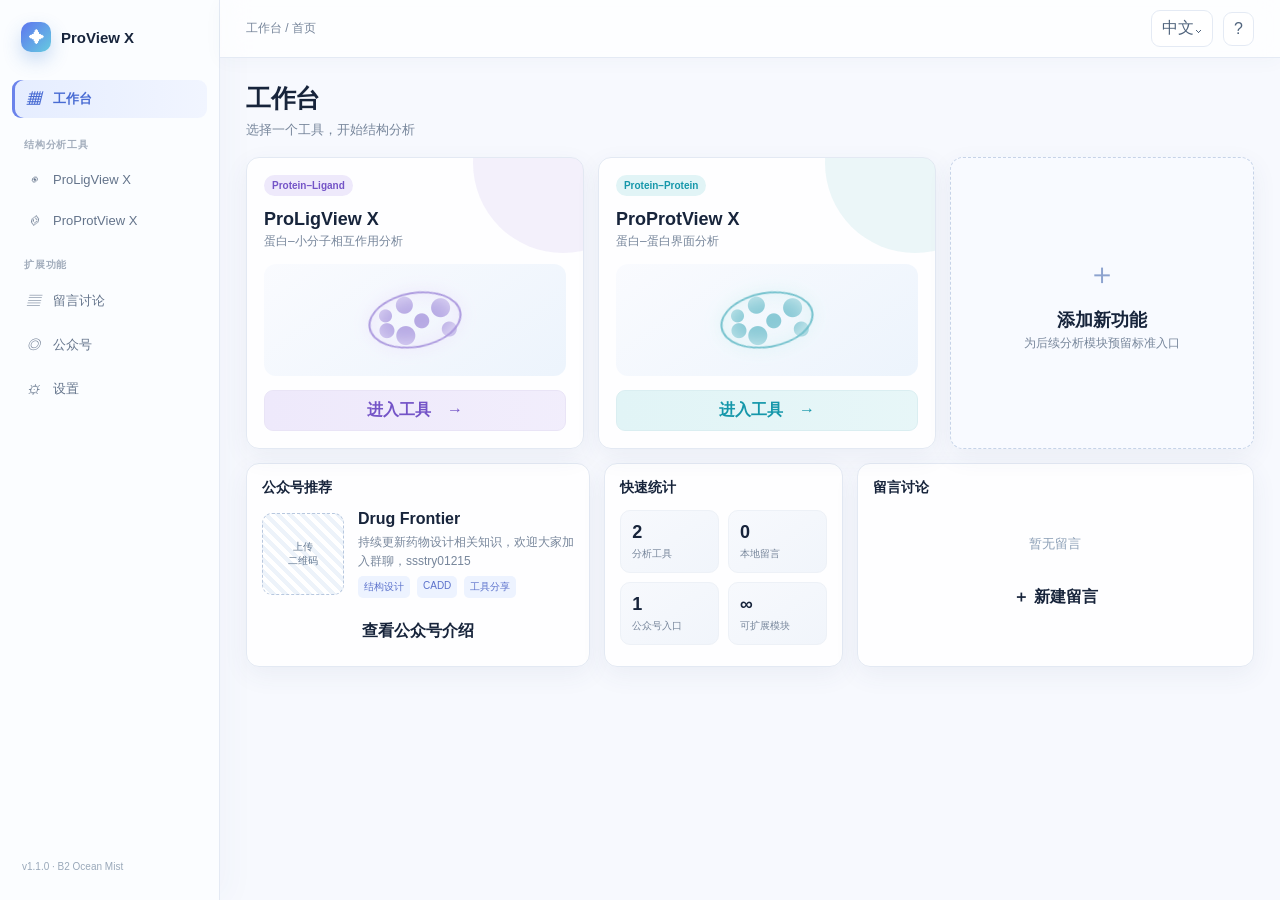
==== index.html @ 0ec83b43 "Add busuanzi page view counter to sidebar footer" ====
<!doctype html><html lang="zh-CN"><head><meta charset="utf-8"><meta name="viewport" content="width=device-width,initial-scale=1"><title>ProView X 科研工作台 v1.1</title><style>
:root{--bg:#f5f8fd;--side:#fbfdff;--line:#dfe7f2;--ink:#13233a;--muted:#718198;--blue:#3978d4;--blue2:#e8f1ff;--purple:#7454c7;--cyan:#1597aa;--shadow:0 10px 30px rgba(34,64,105,.08)}*{box-sizing:border-box}html,body,#app{height:100%;margin:0;font-family:"Segoe UI","Microsoft YaHei",sans-serif;color:var(--ink);background:var(--bg)}button,input,textarea{font:inherit}button{cursor:pointer}.app{height:100%;display:grid;grid-template-columns:232px 1fr;overflow:hidden}.side{background:linear-gradient(180deg,#fbfdff,#f4f8fd);border-right:1px solid var(--line);padding:20px 14px;display:flex;flex-direction:column}.brand{display:flex;align-items:center;gap:10px;padding:4px 9px 22px;font-weight:800}.logo{width:30px;height:30px;border-radius:9px;background:linear-gradient(135deg,#4387e8,#58c6d5);color:white;display:grid;place-items:center;box-shadow:0 8px 18px rgba(57,120,212,.25)}.section{font-size:10px;color:#9aa9ba;padding:17px 12px 7px;text-transform:uppercase;letter-spacing:.8px}.nav{border:0;width:100%;display:flex;align-items:center;gap:10px;text-align:left;padding:10px 12px;margin:3px 0;border-radius:9px;background:transparent;color:#54657b;font-size:13px}.nav:hover{background:#edf4ff;color:#245fae}.nav.on{background:linear-gradient(90deg,#e1ecff,#eef5ff);color:#245fae;font-weight:700}.ico{width:20px;text-align:center}.spacer{flex:1}.version{font-size:10px;color:#9aa9ba;padding:10px}.main{min-width:0;display:flex;flex-direction:column}.top{height:64px;flex:none;background:rgba(255,255,255,.82);backdrop-filter:blur(12px);border-bottom:1px solid var(--line);display:flex;align-items:center;justify-content:space-between;padding:0 26px}.crumb{font-size:12px;color:var(--muted)}.topright{display:flex;align-items:center;gap:10px}.round{border:1px solid var(--line);background:white;border-radius:9px;padding:7px 10px;color:#50647d}.content{padding:25px 28px;overflow:auto}.view{display:none}.view.on{display:block}.headline{display:flex;align-items:end;justify-content:space-between;gap:20px;margin-bottom:20px}.headline h1{margin:0 0 6px;font-size:27px}.headline p{margin:0;color:var(--muted);font-size:13px}.grid{display:grid;grid-template-columns:1.15fr 1.15fr .9fr;gap:16px}.card,.panel{background:rgba(255,255,255,.92);border:1px solid var(--line);border-radius:15px;box-shadow:var(--shadow)}.tool{padding:19px;min-height:285px;display:flex;flex-direction:column;position:relative;overflow:hidden}.tool:before{content:"";position:absolute;width:180px;height:180px;border-radius:50%;right:-70px;top:-85px;background:var(--accent);opacity:.08}.badge{align-self:flex-start;padding:5px 8px;border-radius:999px;font-size:10px;background:var(--soft);color:var(--accent);font-weight:700}.tool h2{margin:16px 0 3px;font-size:20px}.tool p{margin:0;color:var(--muted);font-size:12px}.molecule{height:104px;margin:14px 0;border-radius:12px;background:radial-gradient(circle at 45% 50%,var(--soft),transparent 50%),linear-gradient(135deg,#f7f9fd,#edf4fb);display:grid;place-items:center;color:var(--accent);font-size:38px;font-weight:300;letter-spacing:5px}.launch{margin-top:auto;border:0;border-radius:9px;padding:10px;background:var(--soft);color:var(--accent);font-weight:700}.launch:hover{filter:saturate(1.5)}.add{display:grid;place-items:center;text-align:center;border:1.5px dashed #b9c9dd;box-shadow:none;background:rgba(255,255,255,.45)}.add b{font-size:30px;color:#7f94ad}.lower{display:grid;grid-template-columns:1.1fr .72fr 1.18fr;gap:16px;margin-top:16px}.panel{padding:16px;min-height:190px}.panel h3{font-size:14px;margin:0 0 13px}.promo{display:grid;grid-template-columns:82px 1fr;gap:14px;align-items:center}.qr{width:82px;height:82px;border:1px dashed #9bb1ca;border-radius:10px;background:linear-gradient(45deg,#edf3fa 25%,#fff 25%,#fff 50%,#edf3fa 50%,#edf3fa 75%,#fff 75%);background-size:12px 12px;display:grid;place-items:center;text-align:center;font-size:10px;color:#627790;overflow:hidden}.qr img{width:100%;height:100%;object-fit:cover}.promo p{font-size:12px;color:var(--muted);line-height:1.6;margin:5px 0}.mini{display:flex;gap:7px;flex-wrap:wrap}.tag{font-size:10px;background:#edf4ff;color:#3978d4;border-radius:5px;padding:4px 6px}.stats{display:grid;grid-template-columns:1fr 1fr;gap:9px}.stat{padding:11px;border-radius:10px;background:#f5f8fc}.stat b{display:block;font-size:18px}.stat span{font-size:10px;color:var(--muted)}.message{border-bottom:1px solid #edf1f6;padding:8px 0}.message:last-child{border:0}.message b{font-size:11px}.message p{font-size:11px;color:#526278;margin:4px 0}.message small{font-size:9px;color:#9aa9ba}.primary{border:0;background:#3978d4;color:white;border-radius:8px;padding:8px 12px;font-weight:700}.workspace{position:fixed;inset:0;background:white;z-index:20;display:none}.workspace.on{display:block}.worktop{height:50px;background:#f8fafc;border-bottom:1px solid #dfe7f2;display:flex;align-items:center;justify-content:space-between;padding:0 12px}.workspace iframe{width:100%;height:calc(100% - 50px);border:0}.form{max-width:720px}.field{margin:15px 0}.field label{display:block;font-size:12px;font-weight:700;margin-bottom:6px}.field input,.field textarea{width:100%;border:1px solid #ccd8e6;border-radius:9px;padding:10px;background:white}.field textarea{min-height:95px}.discuss-list{max-width:850px}.discussion-card{padding:16px;margin-bottom:11px}.discussion-card p{color:#55667c;font-size:13px}.empty{color:#8da0b7;font-size:13px;padding:25px;text-align:center}@media(max-width:950px){.app{grid-template-columns:74px 1fr}.brand span,.nav span:last-child,.section,.version{display:none}.nav{justify-content:center}.grid,.lower{grid-template-columns:1fr}.content{padding:18px}.top{padding:0 15px}}
</style><style>
/* v1.1 B2 visual refinement */
:root{--bg:#f7f9fe;--side:#fbfcff;--line:#e4eaf4;--ink:#17243b;--muted:#77869b;--blue:#4a78df;--shadow:0 12px 34px rgba(61,89,139,.075)}
body{background:radial-gradient(circle at 73% 0,rgba(202,226,255,.38),transparent 31%),#f7f9fe}
.app{grid-template-columns:220px 1fr}.side{background:rgba(252,253,255,.94);box-shadow:8px 0 30px rgba(65,91,130,.035);padding:18px 12px}.brand{font-size:15px;padding-bottom:25px}.logo{background:linear-gradient(135deg,#5d75ef,#66cbe0);border-radius:10px}.nav{color:#64748b;padding:10px 11px}.nav.on{background:linear-gradient(90deg,#e5edff,#f1f5ff);color:#486bd3;box-shadow:inset 3px 0 #6b83eb}.section{color:#a2adbc;font-weight:600}.top{height:58px;background:rgba(255,255,255,.72);box-shadow:0 3px 18px rgba(70,91,127,.035)}.content{padding:24px 26px 30px;max-width:1420px;width:100%;margin:0 auto}.headline{margin-bottom:18px}.headline h1{font-size:25px;letter-spacing:-.3px}.grid{grid-template-columns:1fr 1fr .9fr;gap:14px}.card,.panel{border-color:#e3e9f3;border-radius:13px;box-shadow:0 8px 26px rgba(55,79,119,.065)}.tool{min-height:269px;padding:17px}.tool:hover{transform:translateY(-2px);box-shadow:0 14px 36px rgba(62,88,132,.11);border-color:#cedaf0;transition:.2s}.tool h2{font-size:18px;margin-top:13px}.molecule{height:112px;background:linear-gradient(145deg,rgba(247,249,254,.65),rgba(235,243,252,.92));position:relative;isolation:isolate;letter-spacing:0;font-size:0;overflow:hidden}.molecule:before,.molecule:after{content:"";position:absolute;border-radius:50%;filter:blur(.2px)}.molecule:before{width:145px;height:82px;background:radial-gradient(circle at 30% 45%,var(--accent) 0 6px,transparent 7px),radial-gradient(circle at 43% 32%,var(--accent) 0 8px,transparent 9px),radial-gradient(circle at 55% 51%,var(--accent) 0 7px,transparent 8px),radial-gradient(circle at 68% 35%,var(--accent) 0 9px,transparent 10px),radial-gradient(circle at 74% 61%,var(--accent) 0 7px,transparent 8px),radial-gradient(circle at 44% 69%,var(--accent) 0 9px,transparent 10px),radial-gradient(circle at 31% 63%,var(--accent) 0 7px,transparent 8px);opacity:.48}.molecule:after{width:90px;height:52px;border:2px solid color-mix(in srgb,var(--accent) 58%,white);box-shadow:inset 0 0 22px var(--soft),0 0 20px var(--soft);transform:rotate(-10deg)}
.launch{background:linear-gradient(90deg,var(--soft),color-mix(in srgb,var(--soft) 80%,white));border:1px solid color-mix(in srgb,var(--accent) 16%,white);padding:9px}.lower{grid-template-columns:1.04fr .72fr 1.2fr;gap:14px;margin-top:14px}.panel{min-height:180px;padding:15px}.add{background:rgba(250,252,255,.5);border:1.5px dashed #c6d3e8}.add:hover{background:#fafcff;border-color:#7997da}.add b{font-weight:300;color:#8da3cf}.qr{background-color:#f8fbff;border-color:#b8c8df}.tag{background:#edf3ff;color:#5d73cc}.stat{background:linear-gradient(145deg,#f7f9fd,#f1f5fb);border:1px solid #edf1f7}.primary{background:linear-gradient(90deg,#587ce3,#528fdc);box-shadow:0 7px 16px rgba(75,116,210,.18)}
@media(max-width:950px){.app{grid-template-columns:72px 1fr}.content{padding:18px}.grid,.lower{grid-template-columns:1fr}}
</style></head><body><div id="app" class="app"><aside class="side"><div class="brand"><div class="logo">✦</div><span>ProView X</span></div><button class="nav on" data-view="home"><i class="ico">▦</i><span>工作台</span></button><div class="section">结构分析工具</div><button class="nav" data-app="lig"><i class="ico">◉</i><span>ProLigView X</span></button><button class="nav" data-app="prot"><i class="ico">⌬</i><span>ProProtView X</span></button><div class="section">扩展功能</div><button class="nav" data-view="discussion"><i class="ico">▤</i><span>留言讨论</span></button><button class="nav" data-view="public"><i class="ico">◎</i><span>公众号</span></button><button class="nav" data-view="settings"><i class="ico">⚙</i><span>设置</span></button><div class="spacer"></div><div class="version">v1.1.0 · B2 Ocean Mist</div><div class="version" id="busuanzi_container_site" style="display:none">访问量 <span id="busuanzi_value_site_pv"></span> 次 · 访客 <span id="busuanzi_value_site_uv"></span> 人</div></aside><main class="main"><header class="top"><div id="crumb" class="crumb">工作台 / 首页</div><div class="topright"><button class="round">中文⌄</button><button class="round">?</button></div></header><div class="content"><section id="home" class="view on"><div class="headline"><div><h1>工作台</h1><p>选择一个工具，开始结构分析</p></div></div><div class="grid"><article class="card tool" style="--accent:#7454c7;--soft:#eee9fb"><span class="badge">Protein–Ligand</span><h2>ProLigView X</h2><p>蛋白–小分子相互作用分析</p><div class="molecule">⌬···⌬</div><button class="launch" data-app="lig">进入工具　→</button></article><article class="card tool" style="--accent:#1597aa;--soft:#e1f4f6"><span class="badge">Protein–Protein</span><h2>ProProtView X</h2><p>蛋白–蛋白界面分析</p><div class="molecule">◌∿◌</div><button class="launch" data-app="prot">进入工具　→</button></article><article class="card tool add"><div><b>＋</b><h2>添加新功能</h2><p>为后续分析模块预留标准入口</p></div></article></div><div class="lower"><article class="panel"><h3>公众号推荐</h3><div class="promo"><div id="qrHome" class="qr">上传<br>二维码</div><div><b id="pubNameHome">Drug Frontier</b><p id="pubDescHome">持续更新药物设计相关知识，欢迎大家加入群聊，ssstry01215</p><div class="mini"><span class="tag">结构设计</span><span class="tag">CADD</span><span class="tag">工具分享</span></div></div></div><button class="launch" style="width:100%;margin-top:14px" data-view="public">查看公众号介绍</button></article><article class="panel"><h3>快速统计</h3><div class="stats"><div class="stat"><b>2</b><span>分析工具</span></div><div class="stat"><b id="msgCount">0</b><span>本地留言</span></div><div class="stat"><b>1</b><span>公众号入口</span></div><div class="stat"><b>∞</b><span>可扩展模块</span></div></div></article><article class="panel"><h3>留言讨论</h3><div id="homeMessages"></div><button class="launch" style="width:100%" data-view="discussion">＋ 新建留言</button></article></div></section><section id="discussion" class="view"><div class="headline"><div><h1>留言讨论</h1><p>本地记录功能建议、算法问题和使用反馈</p></div><button class="primary" id="newMsg">＋ 新建留言</button></div><div id="discussList" class="discuss-list"></div><div id="msgForm" class="card panel form" style="display:none"><h3>新建留言</h3><div class="field"><label>标题</label><input id="msgTitle" placeholder="例如：建议增加 2D 相互作用图"></div><div class="field"><label>内容</label><textarea id="msgBody" placeholder="请输入详细内容"></textarea></div><button class="primary" id="saveMsg">保存留言</button></div></section><section id="public" class="view"><div class="headline"><div><h1>公众号</h1><p>展示公众号介绍、二维码与内容方向</p></div></div><div class="card panel form"><div class="promo"><div id="qrPublic" class="qr">上传<br>二维码</div><div><h2 id="pubNamePublic" style="margin:0">Drug Frontier</h2><p id="pubDescPublic">持续更新药物设计相关知识，欢迎大家加入群聊，ssstry01215</p></div></div><div class="field"><label>公众号名称</label><input id="pubName" value="Drug Frontier"></div><div class="field"><label>公众号简介</label><textarea id="pubDesc">持续更新药物设计相关知识，欢迎大家加入群聊，ssstry01215</textarea></div><div class="field"><label>公众号二维码</label><input id="qrFile" type="file" accept="image/*"></div><button class="primary" id="savePub">保存公众号信息</button></div></section><section id="settings" class="view"><div class="headline"><div><h1>设置</h1><p>工作台个性化设置</p></div></div><div class="card panel form"><h3>B2 海蓝薄爽主题 · 精修版</h3><p style="color:var(--muted);font-size:13px;line-height:1.7">当前版本采用浅色科研工作台布局，公众号信息和留言保存在当前浏览器本地，不会上传。</p></div></section></div></main></div><div id="workspace" class="workspace"><div class="worktop"><b id="workTitle">ProView X</b><div><button class="round" id="switchTool">切换工具</button> <button class="primary" id="closeTool">返回工作台</button></div></div><iframe id="frame"></iframe></div><script>
const PAYLOAD={lig:"<!doctype html>\n<html lang=\"zh-CN\">\n<head>\n<meta charset=\"utf-8\">\n<meta name=\"viewport\" content=\"width=device-width,initial-scale=1\">\n<title>ProLigView X</title>\n<script src=\"https://3Dmol.org/build/3Dmol-min.js\"><\/script>\n<style>\n*{box-sizing:border-box}\nhtml,body,#app{height:100%;margin:0;font-family:\"Segoe UI\",\"Microsoft YaHei\",sans-serif}\n#app{display:flex;background:#fff}\n.side{width:360px;flex:none;padding:16px;background:#101827;color:#eef3fa;overflow:auto}\n.side h2{margin:0}\n.topbar{display:flex;justify-content:space-between;align-items:center;gap:8px}\n.langbtn{border:1px solid #475569;background:#1e293b;color:#cbd8e8;border-radius:20px;padding:5px 12px;font-size:11px;cursor:pointer}\n.langbtn:hover{border-color:#22d3ee;color:#fff}\n.muted{color:#94a3b8;font-size:11px;line-height:1.6}\n.box{margin-top:13px;padding:12px;border:1px solid #334155;border-radius:12px;background:rgba(255,255,255,.03)}\n.box b{font-size:12px}\n.drop{padding:16px;border:1px dashed #22d3ee;text-align:center;border-radius:10px;cursor:pointer;font-size:12px}\n.drop:hover{background:rgba(34,211,238,.08)}\n.row{display:flex;justify-content:space-between;align-items:center;gap:8px;margin:9px 0;font-size:12px}\nselect,input,button{font:inherit}\nselect{background:#1e293b;color:#fff;border:1px solid #475569;border-radius:7px;padding:5px;max-width:160px}\ninput[type=range]{width:110px;accent-color:#22d3ee}\ninput[type=color]{width:38px;height:24px;border:1px solid #475569;border-radius:5px;background:transparent;cursor:pointer;padding:1px}\n.btn{width:100%;padding:9px;border:0;border-radius:8px;background:#22d3ee;color:#06202a;font-weight:700;cursor:pointer}\n.btn.alt{background:#334155;color:#e2e8f0}\n.toggle{width:38px;height:21px;border-radius:20px;background:#475569;position:relative;cursor:pointer;flex:none}\n.toggle:after{content:\"\";position:absolute;width:17px;height:17px;left:2px;top:2px;background:#fff;border-radius:50%;transition:.15s}\n.toggle.on{background:var(--c,#22c55e)}\n.toggle.on:after{left:19px}\n.itag{display:inline-block;width:20px;border-top:3px dashed;margin-right:6px;vertical-align:middle}\n.stat{background:rgba(255,255,255,.05);border:1px solid #334155;border-radius:8px;padding:8px;font-size:11px;margin-top:8px}\n.stat b{color:#22c55e}\n.swatches{display:flex;flex-wrap:wrap;gap:5px;margin:6px 0 2px}\n.sw{width:22px;height:22px;border-radius:5px;cursor:pointer;border:2px solid transparent;transition:.1s}\n.sw:hover{transform:scale(1.12)}\n.main{position:relative;flex:1}\n.viewer{position:absolute;inset:0}\n.hint{position:absolute;inset:0;display:grid;place-items:center;color:#64748b;pointer-events:none}\n.status{position:absolute;left:16px;top:16px;padding:9px 12px;background:rgba(255,255,255,.9);border:1px solid #cbd5e1;border-radius:9px;font-size:12px;color:#0f172a}\n.legend{position:absolute;right:16px;bottom:16px;background:rgba(255,255,255,.92);border:1px solid #cbd5e1;border-radius:9px;padding:10px 12px;font-size:11px;color:#334155;line-height:1.9}\n.espbar{position:absolute;right:16px;top:16px;background:rgba(255,255,255,.92);border:1px solid #cbd5e1;border-radius:9px;padding:8px 10px;font-size:11px;color:#334155;display:none}\n.espgrad{height:10px;width:120px;border-radius:3px;background:linear-gradient(90deg,#d33,#fff,#36c);margin:4px 0}\n</style>\n</head>\n<body>\n<div id=\"app\">\n  <div class=\"side\">\n    <div class=\"topbar\">\n      <h2>ProLigView X</h2>\n      <button id=\"langBtn\" class=\"langbtn\">EN</button>\n    </div>\n    <div class=\"muted\" data-i18n=\"subtitle\">蛋白-配体相互作用 · 标签置后修复版</div>\n\n    <div class=\"box\">\n      <b data-i18n=\"load\">载入复合物</b>\n      <div id=\"drop\" class=\"drop\" style=\"margin-top:10px\" data-i18n=\"drop\">拖入或点击选择 PDB / mmCIF</div>\n      <input id=\"file\" hidden type=\"file\" accept=\".pdb,.ent,.cif,.mmcif\">\n    </div>\n\n    <div class=\"box\">\n      <b data-i18n=\"basic\">基础显示</b>\n      <div class=\"row\"><span data-i18n=\"bg\">背景</span>\n        <select id=\"bg\"><option value=\"white\" data-i18n=\"white\">白色</option><option value=\"black\" data-i18n=\"black\">黑色</option><option value=\"#07101c\" data-i18n=\"darkc\">深色</option></select></div>\n      <div class=\"row\"><span data-i18n=\"protColor\">蛋白 Cartoon 色</span><input id=\"pc\" type=\"color\" value=\"#b98fd6\"></div>\n      <div class=\"swatches\" id=\"protSwatch\"></div>\n      <div class=\"row\"><span data-i18n=\"ligColor\">配体碳色</span><input id=\"lc\" type=\"color\" value=\"#3fb56b\"></div>\n      <div class=\"swatches\" id=\"ligSwatch\"></div>\n      <div class=\"row\"><span data-i18n=\"resColor\">口袋残基碳色</span><input id=\"resc\" type=\"color\" value=\"#9aa7b4\"></div>\n      <div class=\"row\"><span data-i18n=\"opacity\">Cartoon 透明度</span><input id=\"op\" type=\"range\" min=\"0.1\" max=\"1\" step=\"0.05\" value=\"0.85\"></div>\n      <div class=\"row\"><span data-i18n=\"stick\">棒粗细</span><input id=\"rad\" type=\"range\" min=\"0.08\" max=\"0.35\" step=\"0.01\" value=\"0.18\"></div>\n      <div class=\"row\"><span data-i18n=\"dbond\">官能团双键显示</span><i id=\"dbond\" class=\"toggle on\"></i></div>\n      <div class=\"row\"><span data-i18n=\"sidechain\">显示口袋残基侧链</span><i id=\"pocket\" class=\"toggle on\"></i></div>\n    </div>\n\n    <div class=\"box\">\n      <b data-i18n=\"depthBox\">景深 (Depth cueing)</b>\n      <div class=\"row\"><span data-i18n=\"depth\">启用景深</span><i id=\"depth\" class=\"toggle\"></i></div>\n      <div class=\"row\"><span data-i18n=\"frontDepth\">前景深（近裁剪）</span><input id=\"frontv\" type=\"range\" min=\"0\" max=\"0.95\" step=\"0.05\" value=\"0.15\"></div>\n      <div class=\"row\"><span data-i18n=\"backDepth\">后景深（远裁剪）</span><input id=\"backv\" type=\"range\" min=\"0\" max=\"0.95\" step=\"0.05\" value=\"0.4\"></div>\n    </div>\n\n    <div class=\"box\">\n      <b data-i18n=\"hydrogen\">氢原子</b>\n      <div class=\"row\"><span data-i18n=\"hmode\">氢显示模式</span>\n        <select id=\"hmode\"><option value=\"polar\" data-i18n=\"hpolar\">仅极性氢</option><option value=\"all\" data-i18n=\"hall\">显示所有氢</option><option value=\"none\" data-i18n=\"hnone\">隐藏所有氢</option></select></div>\n      <div class=\"row\"><span data-i18n=\"addH\">自动补极性氢（无氢时）</span><i id=\"addH\" class=\"toggle on\"></i></div>\n      <div class=\"stat\"><span data-i18n=\"explicitH\">显式氢</span>：<b id=\"hc\">0</b>　<span data-i18n=\"polarH\">极性氢</span>：<b id=\"hp\">0</b>　<span data-i18n=\"geomHB\">几何氢键</span>：<b id=\"hbn\">0</b></div>\n    </div>\n\n    <div class=\"box\">\n      <b data-i18n=\"interactions\">相互作用类型</b>\n      <div class=\"row\"><span><i class=\"itag\" style=\"border-color:#d4c200\"></i><span data-i18n=\"hbond\">氢键 / 极性接触</span></span><i id=\"iHB\" class=\"toggle on\" style=\"--c:#d4c200\"></i></div>\n      <div class=\"row\"><span><i class=\"itag\" style=\"border-color:#ff7b00\"></i><span data-i18n=\"saltbridge\">盐桥</span></span><i id=\"iSB\" class=\"toggle on\" style=\"--c:#ff7b00\"></i></div>\n      <div class=\"row\"><span><i class=\"itag\" style=\"border-color:#22c55e\"></i><span data-i18n=\"pipi\">π-π 堆积</span></span><i id=\"iPP\" class=\"toggle on\" style=\"--c:#22c55e\"></i></div>\n      <div class=\"row\"><span><i class=\"itag\" style=\"border-color:#38bdf8\"></i><span data-i18n=\"pication\">π-cation</span></span><i id=\"iPC\" class=\"toggle on\" style=\"--c:#38bdf8\"></i></div>\n      <div class=\"row\"><span><i class=\"itag\" style=\"border-color:#14b8a6\"></i><span data-i18n=\"halogen\">卤键</span></span><i id=\"iXB\" class=\"toggle on\" style=\"--c:#14b8a6\"></i></div>\n      <div class=\"row\"><span><i class=\"itag\" style=\"border-color:#9aa0a6\"></i><span data-i18n=\"hydrophobic\">疏水作用</span></span><i id=\"iHY\" class=\"toggle on\" style=\"--c:#9aa0a6\"></i></div>\n      <div class=\"row\"><span><i class=\"itag\" style=\"border-color:#c026d3\"></i><span data-i18n=\"coordination\">配位键 (金属)</span></span><i id=\"iCO\" class=\"toggle on\" style=\"--c:#c026d3\"></i></div>\n    </div>\n\n    <div class=\"box\">\n      <b data-i18n=\"surface\">分子表面 / 静电势</b>\n      <div class=\"row\"><span data-i18n=\"surfType\">表面类型</span>\n        <select id=\"surf\">\n          <option value=\"none\" data-i18n=\"sNone\">无</option>\n          <option value=\"ligand\" data-i18n=\"sLig\">配体表面</option>\n          <option value=\"pocket\" data-i18n=\"sPocket\">口袋表面</option>\n          <option value=\"protein\" data-i18n=\"sProt\">整体蛋白表面</option>\n          <option value=\"esp_lig\" data-i18n=\"sEspLig\">静电势面（配体）</option>\n          <option value=\"esp_prot\" data-i18n=\"sEspProt\">静电势面（蛋白）</option>\n        </select></div>\n      <div class=\"row\"><span data-i18n=\"surfOp\">表面透明度</span><input id=\"surfop\" type=\"range\" min=\"0.15\" max=\"1\" step=\"0.05\" value=\"0.7\"></div>\n      <div class=\"muted\" data-i18n=\"espNote\">静电势为基于原子伪电荷的近似 ESP 着色，红=负 / 蓝=正，定性判读用。</div>\n    </div>\n\n    <div class=\"box\">\n      <b data-i18n=\"labels\">残基标签</b>\n      <div class=\"row\"><span data-i18n=\"showLabel\">显示口袋标签</span><i id=\"label\" class=\"toggle on\"></i></div>\n      <div class=\"row\"><span data-i18n=\"autoLabel\">标签颜色跟随背景</span><i id=\"autolabel\" class=\"toggle on\"></i></div>\n      <div class=\"row\"><span data-i18n=\"labelBehind\">标签置于结构后方</span><i id=\"labelBehind\" class=\"toggle on\"></i></div>\n      <div class=\"row\"><span data-i18n=\"labelSize\">标签字号</span><input id=\"lsize\" type=\"range\" min=\"9\" max=\"20\" step=\"1\" value=\"12\"></div>\n      <div class=\"row\"><span data-i18n=\"editResidue\">编辑单个残基</span><select id=\"residueSelect\"></select></div>\n      <div class=\"row\"><button id=\"hideResidue\" class=\"btn alt\" data-i18n=\"hideResidue\">隐藏所选残基</button></div>\n      <div class=\"row\"><button id=\"resetLabelPos\" class=\"btn alt\" data-i18n=\"resetLabelPos\">重置所选标签位置</button></div>\n      <div class=\"muted\" data-i18n=\"residueEditTip\">单独隐藏仅影响口袋残基、标签和该残基相关的相互作用线，保留连续 Cartoon。移动标签：先选择目标残基，再按住 Alt + 鼠标左键在结构窗口拖动；鼠标向上时标签向上移动。</div>\n    </div>\n\n    <div class=\"box\"><button id=\"png\" class=\"btn\" data-i18n=\"export\">导出 PNG</button></div>\n  </div>\n\n  <div class=\"main\">\n    <div id=\"viewer\" class=\"viewer\"></div>\n    <div id=\"hint\" class=\"hint\" data-i18n=\"loadHint\">请载入含蛋白和小分子的复合物结构</div>\n    <div class=\"status\"><span data-i18n=\"ligLabel\">配体</span>：<span id=\"lig\" data-i18n=\"notLoaded\">未载入</span></div>\n    <div id=\"espbar\" class=\"espbar\"><span data-i18n=\"espTitle\">静电势 (近似)</span><div class=\"espgrad\"></div><div style=\"display:flex;justify-content:space-between\"><span data-i18n=\"neg\">负</span><span data-i18n=\"pos\">正</span></div></div>\n    <div id=\"legend\" class=\"legend\"></div>\n  </div>\n</div>\n\n<script>\nconst I18N = {\n  zh: {subtitle:'蛋白-配体相互作用 · 标签置后修复版', load:'载入复合物', drop:'拖入或点击选择 PDB / mmCIF', basic:'基础显示', bg:'背景', white:'白色', black:'黑色', darkc:'深色', protColor:'蛋白 Cartoon 色', ligColor:'配体碳色', resColor:'口袋残基碳色', opacity:'Cartoon 透明度', stick:'棒粗细', depthBox:'景深 (Depth cueing)', depth:'启用景深', frontDepth:'前景深（近裁剪）', backDepth:'后景深（远裁剪）', dbond:'官能团双键显示', sidechain:'显示口袋残基侧链', hydrogen:'氢原子', hmode:'氢显示模式', hpolar:'仅极性氢', hall:'显示所有氢', hnone:'隐藏所有氢', addH:'自动补极性氢（无氢时）', explicitH:'显式氢', polarH:'极性氢', geomHB:'几何氢键', interactions:'相互作用类型', hbond:'氢键 / 极性接触', saltbridge:'盐桥', pipi:'π-π 堆积', pication:'π-cation', halogen:'卤键', hydrophobic:'疏水作用', coordination:'配位键 (金属)', surface:'分子表面 / 静电势', surfType:'表面类型', sNone:'无', sLig:'配体表面', sPocket:'口袋表面', sProt:'整体蛋白表面', sEspLig:'静电势面（配体）', sEspProt:'静电势面（蛋白）', surfOp:'表面透明度', espNote:'静电势为基于原子伪电荷的近似 ESP 着色，红=负 / 蓝=正，定性判读用。', labels:'残基标签', showLabel:'显示口袋标签', autoLabel:'标签颜色跟随背景', labelBehind:'标签置于结构后方', labelSize:'标签字号', editResidue:'编辑单个残基', hideResidue:'隐藏所选残基', showResidue:'恢复所选残基', resetLabelPos:'重置所选标签位置', residueEditTip:'单独隐藏仅影响口袋残基、标签和该残基相关的相互作用线，保留连续 Cartoon。移动标签：先选择目标残基，再按住 Alt + 鼠标左键在结构窗口拖动；鼠标向上时标签向上移动。', export:'导出 PNG', loadHint:'请载入含蛋白和小分子的复合物结构', ligLabel:'配体', notLoaded:'未载入', espTitle:'静电势 (近似)', neg:'负', pos:'正', notRec:'未识别'},\n  en: {subtitle:'Protein–Ligand Interactions · Labels-behind fix', load:'Load Complex', drop:'Drag & drop or click to select PDB / mmCIF', basic:'Basic Display', bg:'Background', white:'White', black:'Black', darkc:'Dark', protColor:'Protein Cartoon', ligColor:'Ligand Carbon', resColor:'Pocket Residue Carbon', opacity:'Cartoon Opacity', stick:'Stick Radius', depthBox:'Depth cueing', depth:'Enable depth', frontDepth:'Front depth (near clip)', backDepth:'Back depth (far clip)', dbond:'Show Functional Double Bonds', sidechain:'Show Pocket Side Chains', hydrogen:'Hydrogens', hmode:'Hydrogen Mode', hpolar:'Polar H only', hall:'Show all H', hnone:'Hide all H', addH:'Auto add polar H (if none)', explicitH:'Explicit H', polarH:'Polar H', geomHB:'Geom. H-bonds', interactions:'Interaction Types', hbond:'H-bond / Polar', saltbridge:'Salt Bridge', pipi:'π-π Stacking', pication:'π-cation', halogen:'Halogen Bond', hydrophobic:'Hydrophobic', coordination:'Coordination (Metal)', surface:'Surface / Electrostatics', surfType:'Surface Type', sNone:'None', sLig:'Ligand Surface', sPocket:'Pocket Surface', sProt:'Whole Protein Surface', sEspLig:'ESP Surface (Ligand)', sEspProt:'ESP Surface (Protein)', surfOp:'Surface Opacity', espNote:'Approximate ESP from atomic pseudo-charges. Red=negative / Blue=positive, qualitative only.', labels:'Residue Labels', showLabel:'Show Pocket Labels', autoLabel:'Label Color Follows Background', labelBehind:'Place labels behind structure', labelSize:'Label Font Size', editResidue:'Edit One Residue', hideResidue:'Hide Selected Residue', showResidue:'Restore Selected Residue', resetLabelPos:'Reset Selected Label Position', residueEditTip:'Individual hiding affects pocket residues, labels and related interaction lines while preserving the continuous cartoon. Select a residue, then hold Alt and left-drag in the structure view; dragging upward moves the label upward.', export:'Export PNG', loadHint:'Please load a protein–ligand complex structure', ligLabel:'Ligand', notLoaded:'Not loaded', espTitle:'ESP (approx.)', neg:'Neg', pos:'Pos', notRec:'Not detected'}\n};\nlet LANG='zh';\nfunction applyLang(){\n  document.querySelectorAll('[data-i18n]').forEach(el=>{ const k=el.getAttribute('data-i18n'); if(I18N[LANG][k]!==undefined) el.textContent=I18N[LANG][k]; });\n  document.getElementById('langBtn').textContent = LANG==='zh'?'EN':'中';\n  document.documentElement.lang = LANG==='zh'?'zh-CN':'en';\n  if(m) render();\n}\n\nconst PROT_PALETTE = [\n  ['#D6C3A0','tan'],['#6E93D6','cornflower'],['#B58FD6','med purple'],['#5FB98F','sea green'],\n  ['#E0C060','goldenrod'],['#E38C8C','salmon'],['#8FC6E0','sky blue'],['#C0C0C8','silver'],\n  ['#7F8FA6','slate gray'],['#A8D8A0','pale green']\n];\nconst LIG_PALETTE = [\n  ['#33DDDD','cyan'],['#3FB56B','green'],['#E5C230','yellow'],['#E24BC0','magenta'],\n  ['#FF8A3D','orange'],['#B0B0B8','gray'],['#FA8072','salmon'],['#9D7CE0','purple'],\n  ['#5FA8FF','blue'],['#F2F2F2','white']\n];\n\nlet v, m, builtH = [], modelRadius = 40, HIDDEN_RES = new Set(), LABEL_OFFSET = {};\nconst $ = x => document.getElementById(x);\nconst ions = new Set(['HOH','WAT','H2O','DOD','NA','CL','K','MG','ZN','CA','MN','FE','CU','CO','NI','CD','SO4','PO4','ACT','EDO','GOL','PEG','DMS','BR','IOD','NAG','BMA','MAN','FUC']);\nconst METALS = new Set(['NA','K','MG','CA','MN','FE','CU','ZN','CO','NI','CD','HG','FE2','FE3','MN2','MN3','CU1','CU2','LI','SR','BA']);\nconst isMetal = a => a.hetflag && (METALS.has((a.resn||'').toUpperCase()) || METALS.has((a.elem||'').toUpperCase()));\nconst aa = new Set(['ALA','ARG','ASN','ASP','CYS','GLN','GLU','GLY','HIS','ILE','LEU','LYS','MET','PHE','PRO','SER','THR','TRP','TYR','VAL','SEC','MSE','HID','HIE','HIP','CYX']);\nconst isLig = a => a.hetflag && !ions.has((a.resn||'').toUpperCase()) && !aa.has((a.resn||'').toUpperCase());\nconst dist = (a,b) => Math.hypot(a.x-b.x, a.y-b.y, a.z-b.z);\nconst pos = a => ({x:a.x, y:a.y, z:a.z});\nconst on = id => $(id).classList.contains('on');\nconst resKey = a => (a.chain||'_')+'|'+(a.resn||'')+'|'+a.resi;\nconst sub = (a,b) => ({x:a.x-b.x, y:a.y-b.y, z:a.z-b.z});\nconst norm = a => { const n = Math.hypot(a.x,a.y,a.z)||1; return {x:a.x/n, y:a.y/n, z:a.z/n}; };\nconst cross = (a,b) => ({x:a.y*b.z-a.z*b.y, y:a.z*b.x-a.x*b.z, z:a.x*b.y-a.y*b.x});\nconst centroid = arr => { const c={x:0,y:0,z:0}; arr.forEach(a=>{c.x+=a.x;c.y+=a.y;c.z+=a.z;}); const n=arr.length||1; return {x:c.x/n,y:c.y/n,z:c.z/n}; };\n\nfunction buildSwatch(hostId, palette, target){\n  const host=$(hostId);\n  palette.forEach(([hex,name])=>{ const b=document.createElement('div'); b.className='sw'; b.style.background=hex; b.title=name; b.onclick=()=>{ $(target).value=hex; render(); }; host.appendChild(b); });\n}\nbuildSwatch('protSwatch', PROT_PALETTE, 'pc');\nbuildSwatch('ligSwatch', LIG_PALETTE, 'lc');\n\nconst HNAME = /^\\s*\\d*\\s*[HD]/i;\nfunction isHydrogen(a){\n  const el=(a.elem||'').toUpperCase();\n  if(el==='H'||el==='D') return true;\n  const nm=(a.atom||a.name||'').trim();\n  return HNAME.test(nm) && !/^HG|^HE|^HF|^HO|^HS/i.test(nm.replace(/^\\d+/,''));\n}\nfunction normalizeHydrogens(model){ let n=0; model.selectedAtoms({}).forEach(a=>{ if((a.elem||'').toUpperCase()!=='H' && isHydrogen(a)){a.elem='H';n++;} }); return n; }\nfunction nearestHeavy(h,heavy){ let best=null,bd=1e9; for(const a of heavy){const d=dist(h,a); if(d<bd){bd=d;best=a;}} return bd<=1.35?best:null; }\n\nfunction assignPseudoCharge(model){\n  model.selectedAtoms({}).forEach(a=>{\n    const rn=(a.resn||'').toUpperCase(), nm=(a.atom||'').toUpperCase(); let q=0;\n    if(rn==='ASP'&&(nm==='OD1'||nm==='OD2')) q=-0.5;\n    else if(rn==='GLU'&&(nm==='OE1'||nm==='OE2')) q=-0.5;\n    else if(rn==='LYS'&&nm==='NZ') q=1.0;\n    else if(rn==='ARG'&&(nm==='NH1'||nm==='NH2'||nm==='NE')) q=0.33;\n    else if(rn.startsWith('HI')&&(nm==='ND1'||nm==='NE2')) q=0.25;\n    else if(nm==='O') q=-0.4;\n    else if(nm==='N') q=0.3;\n    else if(isLig(a)){ const el=(a.elem||'').toUpperCase(); if(el==='O') q=-0.35; else if(el==='N') q=0.35; }\n    a.partialCharge=q;\n  });\n}\n\nconst AROM={PHE:[['CG','CD1','CD2','CE1','CE2','CZ']],TYR:[['CG','CD1','CD2','CE1','CE2','CZ']],\n  HIS:[['CG','ND1','CD2','CE1','NE2']],HID:[['CG','ND1','CD2','CE1','NE2']],HIE:[['CG','ND1','CD2','CE1','NE2']],HIP:[['CG','ND1','CD2','CE1','NE2']],\n  TRP:[['CG','CD1','NE1','CE2','CD2'],['CD2','CE2','CE3','CZ2','CZ3','CH2']]};\nfunction ringGeom(ring){ const c=centroid(ring); let n={x:0,y:0,z:0}; for(let i=0;i<ring.length;i++){ const va=sub(ring[i],c),vb=sub(ring[(i+1)%ring.length],c),cr=cross(va,vb); n.x+=cr.x;n.y+=cr.y;n.z+=cr.z; } return {c,n:norm(n)}; }\nfunction isPlanar(ring){ const {c,n}=ringGeom(ring); return ring.every(a=>Math.abs((a.x-c.x)*n.x+(a.y-c.y)*n.y+(a.z-c.z)*n.z)<0.6); }\nfunction ringAtomsList(las){\n  const heavy=las.filter(a=>(a.elem||'').toUpperCase()!=='H'); const adj=new Map(); heavy.forEach(a=>adj.set(a,[]));\n  for(let i=0;i<heavy.length;i++) for(let j=i+1;j<heavy.length;j++){ const d=dist(heavy[i],heavy[j]); if(d>0.4&&d<=1.75){adj.get(heavy[i]).push(heavy[j]);adj.get(heavy[j]).push(heavy[i]);} }\n  const rings=[],seen=new Set();\n  function dfs(start,cur,path){ for(const nb of adj.get(cur)){ if(nb===start&&path.length>=5){ const key=path.map(a=>a.index).slice().sort((x,y)=>x-y).join(','); if(!seen.has(key)){seen.add(key);rings.push(path.slice());} } else if(!path.includes(nb)&&path.length<6){ dfs(start,nb,path.concat(nb)); } } }\n  heavy.forEach(a=>dfs(a,a,[a]));\n  const uniq=[],keys=new Set(); rings.forEach(r=>{ const k=r.map(a=>a.index).slice().sort((x,y)=>x-y).join(','); if(!keys.has(k)){keys.add(k); if(isPlanar(r)) uniq.push(r);} });\n  return uniq;\n}\nfunction ringBondsOk(ring){\n  for(let i=0;i<ring.length;i++){\n    const A=ring[i], B=ring[(i+1)%ring.length];\n    const ea=(A.elem||'').toUpperCase(), eb=(B.elem||'').toUpperCase();\n    const b=dist(A,B); let lo=1.25, hi=1.45;\n    if(ea==='S'||eb==='S'){ lo=1.60; hi=1.82; }\n    else if(ea==='O'||eb==='O'){ lo=1.28; hi=1.48; }\n    if(b<lo||b>hi) return false;\n  }\n  return true;\n}\nfunction isAromaticRing(ring, ligAtoms){\n  if(ring.length<5||ring.length>6) return false;\n  if(!ring.every(a=>['C','N','O','S'].includes((a.elem||'').toUpperCase()))) return false;\n  const {c,n}=ringGeom(ring);\n  let maxdev=0; for(const a of ring){ maxdev=Math.max(maxdev, Math.abs((a.x-c.x)*n.x+(a.y-c.y)*n.y+(a.z-c.z)*n.z)); }\n  if(maxdev>0.30) return false;\n  const Hs = ligAtoms.filter(a=>(a.elem||'').toUpperCase()==='H');\n  for(const a of ring){\n    const heavyN = ligAtoms.filter(b=>b!==a && (b.elem||'').toUpperCase()!=='H' && dist(a,b)>0.4 && dist(a,b)<=1.85).length;\n    const hN = Hs.filter(h=>dist(a,h)>0.4 && dist(a,h)<=1.30).length;\n    if(heavyN + hN >= 4) return false;\n  }\n  if(!ringBondsOk(ring)) return false;\n  return true;\n}\nfunction ligandAromaticRings(las){ return ringAtomsList(las).filter(r=>isAromaticRing(r, las)).map(ringGeom); }\n\nfunction ligandCationN(allAtoms){\n  const heavy=allAtoms.filter(a=>(a.elem||'').toUpperCase()!=='H');\n  const H=allAtoms.filter(a=>(a.elem||'').toUpperCase()==='H');\n  const heavyNbrs=a=>heavy.filter(b=>b!==a&&dist(a,b)>0.4&&dist(a,b)<=1.85);\n  const hNbrs=a=>H.filter(h=>dist(a,h)>0.4&&dist(a,h)<=1.30);\n  const ringSets=ringAtomsList(heavy.filter(isLig)).map(r=>new Set(r.map(a=>a.index)));\n  const inRing=a=>ringSets.some(s=>s.has(a.index));\n  const cats=[];\n  heavy.forEach(a=>{\n    if(!isLig(a)) return;\n    if((a.elem||'').toUpperCase()!=='N') return;\n    if(inRing(a)) return;\n    const hv=heavyNbrs(a), hh=hNbrs(a);\n    const total=hv.length+hh.length;\n    if(total!==4 || hh.length<1) return;\n    const allC = hv.length>0 && hv.every(x=>(x.elem||'').toUpperCase()==='C');\n    const amidine = hv.some(c=>(c.elem||'').toUpperCase()==='C' && heavyNbrs(c).filter(x=>(x.elem||'').toUpperCase()==='N').length>=2);\n    const amide = hv.some(c=>(c.elem||'').toUpperCase()==='C' && heavyNbrs(c).some(o=>(o.elem||'').toUpperCase()==='O' && heavyNbrs(o).length===1));\n    if(amide) return;\n    if(allC || amidine) cats.push(a);\n  });\n  return cats;\n}\nfunction ligandAnions(las){\n  const heavy=las.filter(a=>(a.elem||'').toUpperCase()!=='H'); const nbrs=a=>heavy.filter(b=>b!==a&&dist(a,b)>0.4&&dist(a,b)<=1.8);\n  const ans=[];\n  heavy.forEach(a=>{ if((a.elem||'').toUpperCase()==='C'){ const os=nbrs(a).filter(b=>(b.elem||'').toUpperCase()==='O'); const term=os.filter(o=>nbrs(o).length===1); if(term.length>=2) ans.push(centroid(term)); } });\n  return ans;\n}\n\nfunction setBondOrder(a,b,o){if(!a||!b||!Array.isArray(a.bonds)||!Array.isArray(b.bonds))return false;const ia=a.bonds.indexOf(b.index),ib=b.bonds.indexOf(a.index);if(ia<0||ib<0)return false;a.bondOrder=a.bondOrder||[];b.bondOrder=b.bondOrder||[];a.bondOrder[ia]=o;b.bondOrder[ib]=o;return true;}\nfunction correctProteinBondOrders(model){const R={};model.selectedAtoms({}).forEach(a=>{if(isHydrogen(a)||!aa.has((a.resn||'').toUpperCase()))return;const k=resKey(a);(R[k]=R[k]||{rn:(a.resn||'').toUpperCase(),atoms:[]}).atoms.push(a);});const P={PHE:[['CG','CD1',2],['CD1','CE1',1],['CE1','CZ',2],['CZ','CE2',1],['CE2','CD2',2],['CD2','CG',1]],TYR:[['CG','CD1',2],['CD1','CE1',1],['CE1','CZ',2],['CZ','CE2',1],['CE2','CD2',2],['CD2','CG',1]],HIS:[['CG','ND1',2],['ND1','CE1',1],['CE1','NE2',2],['NE2','CD2',1]],HID:[['CG','ND1',2],['ND1','CE1',1],['CE1','NE2',2],['NE2','CD2',1]],HIE:[['CG','ND1',2],['ND1','CE1',1],['CE1','NE2',2],['NE2','CD2',1]],HIP:[['CG','ND1',2],['ND1','CE1',1],['CE1','NE2',2],['NE2','CD2',1]],TRP:[['CG','CD1',2],['CD1','NE1',1],['NE1','CE2',2],['CD2','CE3',2],['CZ3','CH2',2],['CZ2','CE2',2]],ASN:[['CG','OD1',2]],GLN:[['CD','OE1',2]],ASP:[['CG','OD1',2]],GLU:[['CD','OE1',2]]};Object.values(R).forEach(r=>{const n={};r.atoms.forEach(a=>n[(a.atom||a.name||'').toUpperCase()]=a);setBondOrder(n.C,n.O,2);(P[r.rn]||[]).forEach(([x,y,o])=>setBondOrder(n[x],n[y],o));});}\nfunction init(){ if(!window.$3Dmol){alert('3Dmol load failed / 引擎加载失败');return;} v=$3Dmol.createViewer('viewer',{backgroundColor:'white',antialias:true}); }\ninit();\n\n$('langBtn').onclick=()=>{ LANG = LANG==='zh'?'en':'zh'; applyLang(); };\n['addH','pocket','dbond','label','autolabel','labelBehind','iHB','iSB','iPP','iPC','iXB','iHY','iCO','depth'].forEach(id=>$(id).onclick=()=>{$(id).classList.toggle('on');render();});\n['bg','pc','lc','resc','op','rad','hmode','surf','surfop','lsize','frontv','backv'].forEach(id=>{ $(id).oninput=render; $(id).onchange=render; });\n$('residueSelect').onchange=()=>{const k=$('residueSelect').value;$('hideResidue').textContent=HIDDEN_RES.has(k)?I18N[LANG].showResidue:I18N[LANG].hideResidue;};\n$('hideResidue').onclick=()=>{const k=$('residueSelect').value;if(!k)return;HIDDEN_RES.has(k)?HIDDEN_RES.delete(k):HIDDEN_RES.add(k);render();};\n$('resetLabelPos').onclick=()=>{const k=$('residueSelect').value;if(!k)return;delete LABEL_OFFSET[k];render();};\nlet labelDragging=false,lastPointer=null,dragRAF=0;const viewerHost=$('viewer');\nviewerHost.addEventListener('pointerdown',e=>{if(e.button!==0||!e.altKey||!m||!$('residueSelect').value)return;labelDragging=true;lastPointer={x:e.clientX,y:e.clientY};viewerHost.setPointerCapture?.(e.pointerId);e.preventDefault();e.stopPropagation();},true);\nviewerHost.addEventListener('pointermove',e=>{if(!labelDragging||!lastPointer)return;const k=$('residueSelect').value,o=LABEL_OFFSET[k]||{x:0,y:0};o.x+=e.clientX-lastPointer.x;o.y-=e.clientY-lastPointer.y;LABEL_OFFSET[k]=o;lastPointer={x:e.clientX,y:e.clientY};if(!dragRAF)dragRAF=requestAnimationFrame(()=>{dragRAF=0;render();});e.preventDefault();e.stopPropagation();},true);\nconst endLabelDrag=e=>{if(!labelDragging)return;labelDragging=false;lastPointer=null;e.preventDefault();e.stopPropagation();};viewerHost.addEventListener('pointerup',endLabelDrag,true);viewerHost.addEventListener('pointercancel',endLabelDrag,true);\nfunction syncResidueEditor(keys,resAll){const sel=$('residueSelect'),current=sel.value;const sorted=[...keys].sort((a,b)=>{const ra=(resAll[a]||[])[0],rb=(resAll[b]||[])[0],ca=ra?.chain||'_',cb=rb?.chain||'_';const cc=ca.localeCompare(cb,undefined,{numeric:true,sensitivity:'base'});if(cc)return cc;return String(ra?.resi??'').localeCompare(String(rb?.resi??''),undefined,{numeric:true});});sel.innerHTML=sorted.map(k=>{const a=(resAll[k]||[])[0];return a?`<option value=\"${k}\">[${a.chain||'_'}] ${HIDDEN_RES.has(k)?'◯ ':'● '}${a.resn}${a.resi}</option>`:'';}).join('');if(sorted.includes(current))sel.value=current;const k=sel.value;$('hideResidue').textContent=HIDDEN_RES.has(k)?I18N[LANG].showResidue:I18N[LANG].hideResidue;$('hideResidue').disabled=!k;$('resetLabelPos').disabled=!k;}\n\n\nfunction buildPolarH(atoms){\n  const heavy=atoms.filter(a=>(a.elem||'').toUpperCase()!=='H');\n  const bondedTo=a=>heavy.filter(b=>{ if(b===a) return false; const d=dist(a,b); const s=(['S'].includes((a.elem||'').toUpperCase())||['S'].includes((b.elem||'').toUpperCase()))?2.0:1.85; return d>0.4&&d<=s; });\n  const out=[];\n  for(const a of heavy){ const el=(a.elem||'').toUpperCase(); if(el!=='N'&&el!=='O') continue; if(atoms.some(h=>(h.elem||'').toUpperCase()==='H'&&dist(h,a)<=1.3)) continue; const nb=bondedTo(a); if(!nb.length) continue; const bl=el==='O'?0.96:1.01; let dir;\n    if(nb.length>=2){ const s={x:0,y:0,z:0}; nb.forEach(b=>{const u=norm(sub(a,b));s.x+=u.x;s.y+=u.y;s.z+=u.z;}); if(Math.hypot(s.x,s.y,s.z)<0.15) continue; dir=norm(s); }\n    else{ const b=nb[0],axis=norm(sub(a,b)); let ref={x:0,y:0,z:1}; if(Math.abs(axis.z)>0.9) ref={x:1,y:0,z:0}; const perp=norm(cross(axis,ref)); const ang=(el==='O'?109.5:120)*Math.PI/180; dir=norm({x:axis.x*Math.cos(ang)+perp.x*Math.sin(ang),y:axis.y*Math.cos(ang)+perp.y*Math.sin(ang),z:axis.z*Math.cos(ang)+perp.z*Math.sin(ang)}); }\n    out.push({elem:'H',x:a.x+dir.x*bl,y:a.y+dir.y*bl,z:a.z+dir.z*bl,resn:a.resn,resi:a.resi,chain:a.chain,hetflag:a.hetflag,_parent:a});\n  }\n  return out;\n}\n\nfunction applyDepth(){\n  if(!v) return;\n  try{\n    if(on('depth')){\n      const fr=+$('frontv').value, bk=+$('backv').value;\n      const near=-modelRadius*1.6*(1-fr);\n      const far = modelRadius*1.6*(1-bk);\n      v.setSlab(near, Math.max(far, near+2));\n    } else {\n      v.setSlab(-100000, 100000);\n    }\n  }catch(e){}\n}\n\nfunction render(){\n  if(!m) return;\n  v.removeAllShapes(); v.removeAllLabels(); v.removeAllSurfaces(); v.setStyle({},{});\n  const bg=$('bg').value; v.setBackgroundColor(bg);\n  const dark = bg!=='white';\n\n  const all=m.selectedAtoms({});\n  const heavy=all.filter(a=>!isHydrogen(a));\n  const las=all.filter(isLig);\n  const lr=[...new Set(las.map(a=>a.resn))];\n  const pc=$('pc').value, lc=$('lc').value, resc=$('resc').value, rad=+$('rad').value, op=+$('op').value;\n  const hmode=$('hmode').value, dbond=on('dbond');\n  const nativeH=all.filter(isHydrogen);\n  const drawDash=(p,q,color)=>v.addCylinder({start:p,end:q,radius:.05,dashed:true,fromCap:1,toCap:1,color});\n\n  const polarHSet=new Set(), hKey=h=>(h.index ?? h.serial ?? h);\n  nativeH.forEach(h=>{ const p=nearestHeavy(h,heavy); const pe=p?(p.elem||'').toUpperCase():''; if(['N','O','S'].includes(pe)) polarHSet.add(hKey(h)); });\n  const showThisH=h=> hmode==='all'?true : hmode==='none'?false : polarHSet.has(hKey(h));\n\n  v.setStyle({hetflag:false},{cartoon:{color:pc,opacity:op,arrows:true,style:'rectangle',thickness:0.4}});\n\n  const ligSphere=0.24;\n  v.setStyle({resn:lr,hetflag:true,elem:['C','N','O','S','P','F','Cl','Br','I','B','Se']},{stick:{radius:rad,colorscheme:'Jmol',singleBonds:!dbond},sphere:{scale:ligSphere}});\n  v.setStyle({resn:lr,hetflag:true,elem:'C'},{stick:{radius:rad,color:lc,singleBonds:!dbond},sphere:{scale:ligSphere,color:lc}});\n\n  const prot=all.filter(a=>!a.hetflag);\n  const near=prot.filter(a=>las.some(l=>dist(a,l)<=4.3));\n  const keys=[...new Set(near.map(a=>(a.chain||'_')+'|'+a.resn+'|'+a.resi))];\n  const resAll={}; prot.forEach(a=>{const k=(a.chain||'_')+'|'+a.resn+'|'+a.resi;(resAll[k]=resAll[k]||[]).push(a);});\n  const resStickR=rad*0.75;\n  syncResidueEditor(keys,resAll);\n  const visibleKeys=keys.filter(k=>!HIDDEN_RES.has(k));\n  const visibleNear=near.filter(a=>!HIDDEN_RES.has(resKey(a)));\n  if(on('pocket')) visibleKeys.forEach(k=>{ const [c,r,i]=k.split('|');\n    v.setStyle({chain:c==='_'?'':c,resn:r,resi:+i,hetflag:false,elem:['N','O','S']},{cartoon:{color:pc,opacity:op,arrows:true,style:'rectangle',thickness:0.4},stick:{radius:resStickR,colorscheme:'Jmol',singleBonds:!dbond}});\n    v.setStyle({chain:c==='_'?'':c,resn:r,resi:+i,hetflag:false,elem:'C'},{cartoon:{color:pc,opacity:op,arrows:true,style:'rectangle',thickness:0.4},stick:{radius:resStickR,color:resc,singleBonds:!dbond}});\n  });\n\n  const ligHIdx=[], resHIdx=[];\n  if(hmode!=='none'){\n    nativeH.forEach(h=>{ if(!showThisH(h)) return; const inLig=isLig(h), inPocket=visibleKeys.includes((h.chain||'_')+'|'+h.resn+'|'+h.resi); if(inLig) ligHIdx.push(h.index); else if(inPocket && on('pocket')) resHIdx.push(h.index); });\n  }\n  if(ligHIdx.length) v.setStyle({index:ligHIdx},{stick:{radius:rad,colorscheme:'Jmol'},sphere:{scale:ligSphere}});\n  if(resHIdx.length) v.setStyle({index:resHIdx},{stick:{radius:resStickR,colorscheme:'Jmol'}});\n\n  builtH=[];\n  if(nativeH.length===0 && on('addH') && hmode!=='none'){\n    builtH=buildPolarH(las.concat(on('pocket')?visibleNear:[]));\n    builtH.forEach(h=>{ const big=isLig(h._parent); v.addSphere({center:pos(h),radius:big?ligSphere*1.6:resStickR*2,color:'white'}); v.addCylinder({start:pos(h._parent),end:pos(h),radius:big?rad:resStickR,color:'white'}); });\n  }\n\n  const polar=heavy.filter(a=>['N','O','S'].includes((a.elem||'').toUpperCase()));\n  const polarH=nativeH.filter(h=>polarHSet.has(hKey(h))).map(h=>({h,donor:nearestHeavy(h,heavy)})).concat(builtH.map(h=>({h,donor:h._parent})));\n  let hbLines=[];\n  for(const {h,donor} of polarH){ if(!donor) continue; for(const a of polar){ if(a===donor||dist(h,a)>2.7) continue; if(isLig(donor)!==isLig(a)) hbLines.push([pos(h),pos(a)]); } }\n  if(!hbLines.length){ const lp=las.filter(a=>['N','O','S'].includes((a.elem||'').toUpperCase())); const np=visibleNear.filter(a=>['N','O','S'].includes((a.elem||'').toUpperCase())); for(const l of lp) for(const p of np) if(dist(l,p)<=3.5) hbLines.push([pos(l),pos(p)]); }\n  if(on('iHB')) hbLines.forEach(x=>drawDash(x[0],x[1],'#d4c200'));\n\n  const protRings=[],protCatN=[],protPiCatN=[],protAns=[]; const named=(atoms,nm)=>atoms.find(a=>(a.atom||'').toUpperCase()===nm);\n  visibleKeys.forEach(k=>{ const rn=k.split('|')[1].toUpperCase(); const atoms=resAll[k]||[];\n    (AROM[rn]||[]).forEach(names=>{ const ring=names.map(nm=>named(atoms,nm)).filter(Boolean); if(ring.length>=5) protRings.push(ringGeom(ring)); });\n    if(rn==='ARG'){\n      const terminalN=['NH1','NH2'].map(nm=>named(atoms,nm)).filter(Boolean);\n      terminalN.forEach(n=>protPiCatN.push({p:pos(n),group:k}));\n      const guan=['NH1','NH2','CZ'].map(nm=>named(atoms,nm)).filter(Boolean);\n      if(guan.length===3)protCatN.push(centroid(guan));\n    }\n    if(rn==='LYS'){ const z=named(atoms,'NZ'); if(z){protCatN.push(pos(z));protPiCatN.push({p:pos(z),group:k});} }\n    if(rn==='ASP'){ const c=['OD1','OD2'].map(nm=>named(atoms,nm)).filter(Boolean); if(c.length) protAns.push(centroid(c)); }\n    if(rn==='GLU'){ const c=['OE1','OE2'].map(nm=>named(atoms,nm)).filter(Boolean); if(c.length) protAns.push(centroid(c)); }\n  });\n  const ligRings=ligandAromaticRings(las);\n  const ligCatNatoms=ligandCationN(all);\n  const ligCatN=ligCatNatoms.map(pos);\n  const ligAns=ligandAnions(las);\n\n  if(on('iSB')){ protCatN.forEach(c=>ligAns.forEach(a=>{ if(dist(c,a)<=4.5) drawDash(c,a,'#ff7b00'); })); protAns.forEach(a=>ligCatN.forEach(c=>{ if(dist(a,c)<=4.5) drawDash(a,c,'#ff7b00'); })); }\n  // Maestro-style pi-pi approximation: classify aromatic-ring contacts by centroid distance and inter-plane angle.\n  // Public Schrodinger APIs distinguish face-to-face and edge-to-face contacts with separate distance cutoffs.\n  const ppHit=(a,b)=>{\n    const d=dist(a.c,b.c);\n    const cosn=Math.max(0,Math.min(1,Math.abs(a.n.x*b.n.x+a.n.y*b.n.y+a.n.z*b.n.z)));\n    const angle=Math.acos(cosn)*180/Math.PI;\n    const faceToFace=d<=5.5&&angle<=30;\n    const edgeToFace=d<=6.0&&angle>=60;\n    return faceToFace||edgeToFace;\n  };\n  if(on('iPP'))protRings.forEach(pr=>ligRings.forEach(lg=>{if(ppHit(pr,lg)){drawDash(pr.c,lg.c,'#22c55e');v.addSphere({center:pr.c,radius:.18,color:'#22c55e'});v.addSphere({center:lg.c,radius:.18,color:'#22c55e'});}}));\n  // Maestro-style pi-cation approximation: positive-center/ring-centroid distance plus face-vs-edge geometry.\n  // Public Schrodinger API describes accepting positive centers on the ring face rather than at the ring edge.\n  const pcHit=(ring,cation)=>{\n    const dv=sub(cation,ring.c),d=dist(ring.c,cation);\n    if(d>6.0)return false;\n    const axial=Math.abs(dv.x*ring.n.x+dv.y*ring.n.y+dv.z*ring.n.z);\n    const faceAngle=Math.acos(Math.max(0,Math.min(1,axial/(d||1))))*180/Math.PI;\n    return faceAngle<=45;\n  };\n  if(on('iPC')){\n    protRings.forEach(pr=>ligCatN.forEach(c=>{ if(pcHit(pr,c)){ drawDash(c,pr.c,'#38bdf8'); v.addSphere({center:pr.c,radius:.18,color:'#38bdf8'}); v.addSphere({center:c,radius:.20,color:'#38bdf8'}); } }));\n    // Protein cation end is always drawn from an N atom. For ARG, test NH1/NH2 and keep only the best N for each guanidinium group/ring.\n    ligRings.forEach(lg=>{\n      const bestByGroup=new Map();\n      protPiCatN.forEach(c=>{if(!pcHit(lg,c.p))return;const d=dist(lg.c,c.p),old=bestByGroup.get(c.group);if(!old||d<old.d)bestByGroup.set(c.group,{p:c.p,d});});\n      bestByGroup.forEach(hit=>{drawDash(hit.p,lg.c,'#38bdf8');v.addSphere({center:lg.c,radius:.18,color:'#38bdf8'});v.addSphere({center:hit.p,radius:.20,color:'#38bdf8'});});\n    });\n  }\n\n  // ---- 卤键 Halogen bond：配体 C–X(Cl/Br/I) 的 σ-hole 指向蛋白 O/N/S 受体，C–X···A 角接近线性 ----\n  if(on('iXB')){\n    const HAL=new Set(['CL','BR','I']);\n    const heavyNb=a=>heavy.filter(b=>b!==a&&dist(a,b)>0.4&&dist(a,b)<=2.1);\n    const ligHal=las.filter(a=>HAL.has((a.elem||'').toUpperCase()));\n    const protAcc=visibleNear.filter(a=>['O','N','S'].includes((a.elem||'').toUpperCase()));\n    const cutoff={CL:3.5,BR:3.6,I:3.7};\n    ligHal.forEach(x=>{\n      const el=(x.elem||'').toUpperCase();\n      const cAtom=heavyNb(x).sort((p,q)=>dist(x,p)-dist(x,q))[0];\n      protAcc.forEach(a=>{\n        const d=dist(x,a); if(d>(cutoff[el]||3.6)||d<2.4) return;\n        if(cAtom){ const v1=norm(sub(cAtom,x)), v2=norm(sub(a,x));\n          const ang=Math.acos(Math.max(-1,Math.min(1,v1.x*v2.x+v1.y*v2.y+v1.z*v2.z)))*180/Math.PI;\n          if(ang<140) return; }   // C–X···A ≥140° (线性 σ-hole)\n        drawDash(pos(x),pos(a),'#14b8a6');\n      });\n    });\n  }\n  // ---- 疏水作用 Hydrophobic：配体非极性碳 与 口袋疏水残基侧链碳，≤4.0Å，每残基取最近一对 ----\n  if(on('iHY')){\n    const HYRES=new Set(['ALA','VAL','LEU','ILE','PHE','MET','TRP','PRO','CYS']);\n    const nbrsOf=a=>heavy.filter(b=>b!==a&&dist(a,b)>0.4&&dist(a,b)<=1.85);\n    const ligC=las.filter(a=>(a.elem||'').toUpperCase()==='C' && !nbrsOf(a).some(b=>['O','N','F'].includes((b.elem||'').toUpperCase())));\n    const protC=visibleNear.filter(a=>(a.elem||'').toUpperCase()==='C' && HYRES.has((a.resn||'').toUpperCase()) && !['C','CA'].includes((a.atom||'').toUpperCase()));\n    const byRes={};\n    ligC.forEach(l=>protC.forEach(p=>{ const d=dist(l,p); if(d<=4.0){ const k=(p.chain||'_')+'|'+p.resn+'|'+p.resi; if(!byRes[k]||d<byRes[k].d) byRes[k]={l,p,d}; } }));\n    Object.values(byRes).forEach(o=>drawDash(pos(o.l),pos(o.p),'#9aa0a6'));\n  }\n  // ---- 配位键 Coordination：金属离子 与 配体/蛋白 的 N/O/S 供体，1.7–2.9Å，实线 ----\n  if(on('iCO')){\n    const metals=all.filter(isMetal);\n    const donors=heavy.filter(a=>['O','N','S'].includes((a.elem||'').toUpperCase()) && !isMetal(a));\n    metals.forEach(mt=>{\n      v.addSphere({center:pos(mt),radius:.38,color:'#c026d3'});\n      donors.forEach(a=>{ const d=dist(mt,a); if(d>=1.7&&d<=2.9) v.addCylinder({start:pos(mt),end:pos(a),radius:.07,color:'#c026d3',fromCap:1,toCap:1}); });\n    });\n  }\n  const st=$('surf').value, sop=+$('surfop').value; $('espbar').style.display='none';\n  const espScheme={prop:'partialCharge',gradient:'rwb',min:-0.6,max:0.6};\n  if(st==='ligand') v.addSurface($3Dmol.SurfaceType.SES,{opacity:sop,color:lc},{resn:lr,hetflag:true});\n  else if(st==='pocket'){ const sel={or:keys.map(k=>{const [c,r,i]=k.split('|');return {chain:c==='_'?'':c,resi:+i};})}; v.addSurface($3Dmol.SurfaceType.SES,{opacity:sop,color:pc},{hetflag:false}, sel); }\n  else if(st==='protein') v.addSurface($3Dmol.SurfaceType.SES,{opacity:sop,color:pc},{hetflag:false});\n  else if(st==='esp_lig'){ v.addSurface($3Dmol.SurfaceType.SES,{opacity:sop,colorscheme:espScheme},{resn:lr,hetflag:true}); $('espbar').style.display='block'; }\n  else if(st==='esp_prot'){ v.addSurface($3Dmol.SurfaceType.SES,{opacity:sop,colorscheme:espScheme},{hetflag:false}); $('espbar').style.display='block'; }\n\n  if(on('label')){\n    const lcol=on('autolabel')?(dark?'white':'#111827'):'#111827';\n    const lbg=on('autolabel')?(dark?'#111827':'white'):'white';\n    const fs=+$('lsize').value;\n    const behind=on('labelBehind');   // 关键：置后时 inFront=false，参与深度遮挡\n    visibleKeys.forEach(k=>{const a=named(resAll[k]||[],'CA')||(resAll[k]||[])[0],o=LABEL_OFFSET[k]||{x:0,y:0};if(a)v.addLabel(k.split('|')[1]+k.split('|')[2],{position:pos(a),screenOffset:{x:o.x,y:o.y},fontSize:fs,fontColor:lcol,backgroundColor:lbg,backgroundOpacity:.82,borderColor:'#64748b',borderThickness:.5,inFront:!behind});});\n  }\n\n  const T=I18N[LANG];\n  const items=[]; if(on('iHB'))items.push(['#d4c200',T.hbond]); if(on('iSB'))items.push(['#ff7b00',T.saltbridge]); if(on('iPP'))items.push(['#22c55e',T.pipi]); if(on('iPC'))items.push(['#38bdf8',T.pication]); if(on('iXB'))items.push(['#14b8a6',T.halogen]); if(on('iHY'))items.push(['#9aa0a6',T.hydrophobic]); if(on('iCO'))items.push(['#c026d3',T.coordination]);\n  $('legend').innerHTML=items.map(([c,t])=>`<div><span class=\"itag\" style=\"border-color:${c}\"></span>${t}</div>`).join('')||`<div style=\"color:#94a3b8\">${LANG==='zh'?'未开启相互作用':'No interactions on'}</div>`;\n\n  $('lig').textContent=lr.join(', ')||T.notRec;\n  $('hc').textContent=nativeH.length; $('hp').textContent=polarHSet.size; $('hbn').textContent=hbLines.length;\n  applyDepth();\n  v.render();\n}\n\nfunction load(f){ const r=new FileReader(); r.onload=()=>{ try{ v.clear(); m=v.addModel(r.result,/cif/i.test(f.name)?'cif':'pdb',{keepH:true}); normalizeHydrogens(m); correctProteinBondOrders(m); assignPseudoCharge(m); HIDDEN_RES.clear(); LABEL_OFFSET={}; const A=m.selectedAtoms({}); const c=centroid(A); let R=0; A.forEach(p=>{const d=dist(p,c); if(d>R)R=d;}); modelRadius=R||40; $('hint').style.display='none'; render(); const la=m.selectedAtoms({}).filter(isLig); v.zoomTo(la.length?{resn:[...new Set(la.map(a=>a.resn))],hetflag:true}:{}); v.zoom(.7); applyDepth(); v.render(); }catch(e){ alert('Parse failed / 解析失败：'+e.message); } }; r.readAsText(f); }\n$('drop').onclick=()=>$('file').click();\n$('file').onchange=e=>load(e.target.files[0]);\n$('drop').ondragover=e=>e.preventDefault();\n$('drop').ondrop=e=>{e.preventDefault(); load(e.dataTransfer.files[0]);};\n$('png').onclick=()=>{ if(!m) return alert('Load a structure first / 请先载入结构'); const a=document.createElement('a'); a.href=v.pngURI(); a.download='ProLigView_X.png'; a.click(); };\n\napplyLang();\n<\/script>\n</body>\n</html>\n",prot:"<!doctype html>\n<html lang=\"zh-CN\">\n<head>\n<meta charset=\"utf-8\">\n<meta name=\"viewport\" content=\"width=device-width,initial-scale=1\">\n<title>ProProtView X v1.5</title>\n<script src=\"https://3Dmol.org/build/3Dmol-min.js\"><\/script>\n<style>\n*{box-sizing:border-box}\nhtml,body,#app{height:100%;margin:0;font-family:\"Segoe UI\",\"Microsoft YaHei\",sans-serif}\n#app{display:flex;background:#fff}\n.side{width:370px;flex:none;padding:16px;background:#101827;color:#eef3fa;overflow:auto}\n.side h2{margin:0}\n.topbar{display:flex;justify-content:space-between;align-items:center;gap:8px}\n.langbtn{border:1px solid #475569;background:#1e293b;color:#cbd8e8;border-radius:20px;padding:5px 12px;font-size:11px;cursor:pointer}\n.langbtn:hover{border-color:#22d3ee;color:#fff}\n.muted{color:#94a3b8;font-size:11px;line-height:1.6}\n.box{margin-top:13px;padding:12px;border:1px solid #334155;border-radius:12px;background:rgba(255,255,255,.03)}\n.box b{font-size:12px}\n.drop{padding:16px;border:1px dashed #22d3ee;text-align:center;border-radius:10px;cursor:pointer;font-size:12px}\n.drop:hover{background:rgba(34,211,238,.08)}\n.row{display:flex;justify-content:space-between;align-items:center;gap:8px;margin:9px 0;font-size:12px}\nselect,input,button{font:inherit}\nselect{background:#1e293b;color:#fff;border:1px solid #475569;border-radius:7px;padding:5px;max-width:170px}\ninput[type=range]{width:110px;accent-color:#22d3ee}\ninput[type=color]{width:34px;height:22px;border:1px solid #475569;border-radius:5px;background:transparent;cursor:pointer;padding:1px}\n.btn{width:100%;padding:9px;border:0;border-radius:8px;background:#22d3ee;color:#06202a;font-weight:700;cursor:pointer}\n.btn.alt{background:#334155;color:#e2e8f0}\n.toggle{width:38px;height:21px;border-radius:20px;background:#475569;position:relative;cursor:pointer;flex:none}\n.toggle:after{content:\"\";position:absolute;width:17px;height:17px;left:2px;top:2px;background:#fff;border-radius:50%;transition:.15s}\n.toggle.on{background:var(--c,#22c55e)}\n.toggle.on:after{left:19px}\n.itag{display:inline-block;width:20px;border-top:3px dashed;margin-right:6px;vertical-align:middle}\n.stat{background:rgba(255,255,255,.05);border:1px solid #334155;border-radius:8px;padding:8px;font-size:11px;margin-top:8px;line-height:1.9}\n.stat b{color:#22c55e}\n.swatches{display:flex;flex-wrap:wrap;gap:5px;margin:6px 0 2px}\n.sw{width:22px;height:22px;border-radius:5px;cursor:pointer;border:2px solid transparent;transition:.1s}\n.sw:hover{transform:scale(1.12)}\n.chainrow{display:flex;align-items:center;gap:8px;margin-top:8px;padding:6px 8px;border:1px solid #334155;border-radius:10px;background:#1e293b}\n.chainrow .cchip{display:flex;align-items:center;gap:6px;flex:1;cursor:pointer;font-size:12px}\n.chainrow .cchip .dot{width:12px;height:12px;border-radius:50%;flex:none}\n.chainrow.off{opacity:.45}\n.chainrow .selbox{width:16px;height:16px;border-radius:4px;border:1px solid #64748b;flex:none;display:grid;place-items:center;font-size:11px;color:#06202a}\n.chainrow.on .selbox{background:#22d3ee;border-color:#22d3ee}\n.cpalette{margin-top:8px}\n.main{position:relative;flex:1}\n.viewer{position:absolute;inset:0}\n.hint{position:absolute;inset:0;display:grid;place-items:center;color:#64748b;pointer-events:none;text-align:center;padding:20px}\n.status{position:absolute;left:16px;top:16px;padding:9px 12px;background:rgba(255,255,255,.9);border:1px solid #cbd5e1;border-radius:9px;font-size:12px;color:#0f172a;max-width:60%}\n.legend{position:absolute;right:16px;bottom:16px;background:rgba(255,255,255,.94);border:1px solid #cbd5e1;border-radius:9px;padding:9px 13px;font-size:11.5px;color:#334155;z-index:10;min-width:190px;max-width:none;overflow:visible;box-shadow:0 4px 14px rgba(0,0,0,.12)}\n.legend .lgrow{display:flex;align-items:center;gap:8px;white-space:nowrap;line-height:1.9}\n.legend .lgline{flex:none;width:26px;height:0;border-top:3px dashed #888}\n.legend .lgsolid{border-top-style:solid}\n.legend .lgtitle{font-weight:700;color:#0f172a;margin-bottom:3px;font-size:11px}\n.tablewrap{position:absolute;right:16px;top:16px;background:rgba(255,255,255,.95);border:1px solid #cbd5e1;border-radius:9px;padding:10px 12px;font-size:11px;color:#334155;max-height:52%;overflow:auto;display:none;min-width:230px}\n.tablewrap table{border-collapse:collapse;width:100%}\n.tablewrap th,.tablewrap td{padding:3px 6px;text-align:left;border-bottom:1px solid #e2e8f0;white-space:nowrap}\n.tablewrap th{position:sticky;top:0;background:#f1f5f9}\n.dotc{display:inline-block;width:9px;height:9px;border-radius:2px;margin-right:4px;vertical-align:middle}\n</style>\n</head>\n<body>\n<div id=\"app\">\n  <div class=\"side\">\n    <div class=\"topbar\">\n      <h2>ProProtView X</h2>\n      <button id=\"langBtn\" class=\"langbtn\">EN</button>\n    </div>\n    <div class=\"muted\" data-i18n=\"subtitle\">蛋白-蛋白相互作用界面分析</div>\n    <div class=\"box\">\n      <b data-i18n=\"load\">载入复合物</b>\n      <div id=\"drop\" class=\"drop\" style=\"margin-top:10px\" data-i18n=\"drop\">拖入或点击选择 PDB / mmCIF（含≥2条链）</div>\n      <input id=\"file\" hidden type=\"file\" accept=\".pdb,.ent,.cif,.mmcif\">\n      <div class=\"muted\" style=\"margin-top:8px\" data-i18n=\"loadTip\">示例：抗体-抗原、受体-配体蛋白、二聚体等多链复合物</div>\n    </div>\n    <div class=\"box\">\n      <b data-i18n=\"chains\">链选择与配色</b>\n      <div class=\"muted\" style=\"margin-top:6px\" data-i18n=\"chainTip\">点选参与界面分析的链；恰选 2 条时分析该对，选多条时分析所有跨链接触。每条链右侧色块可自由改色。</div>\n      <div id=\"chainlist\"></div>\n      <div class=\"cpalette\">\n        <div class=\"muted\" data-i18n=\"paletteTip\">ChimeraX 常用配色（点击应用到“当前链”）：</div>\n        <div class=\"row\"><span data-i18n=\"activeChain\">当前链</span><select id=\"activeChain\"></select></div>\n        <div class=\"swatches\" id=\"chainSwatch\"></div>\n      </div>\n    </div>\n    <div class=\"box\">\n      <b data-i18n=\"basic\">基础显示</b>\n      <div class=\"row\"><span data-i18n=\"bg\">背景</span>\n        <select id=\"bg\"><option value=\"white\" data-i18n=\"white\">白色</option><option value=\"black\" data-i18n=\"black\">黑色</option><option value=\"#07101c\" data-i18n=\"darkc\">深色</option></select></div>\n      <div class=\"row\"><span data-i18n=\"repr\">主体表示</span>\n        <select id=\"repr\"><option value=\"cartoon\" data-i18n=\"rCartoon\">Cartoon</option><option value=\"trace\" data-i18n=\"rTrace\">主链 Trace</option></select></div>\n      <div class=\"row\"><span data-i18n=\"opacity\">Cartoon 透明度</span><input id=\"op\" type=\"range\" min=\"0.1\" max=\"1\" step=\"0.05\" value=\"0.9\"></div>\n      <div class=\"row\"><span data-i18n=\"surfaceMode\">Surface 显示</span>\n        <select id=\"surfaceMode\"><option value=\"off\" data-i18n=\"surfOff\">关闭</option><option value=\"ses\" data-i18n=\"surfSES\">分子表面（PyMOL 风格）</option><option value=\"vdw\" data-i18n=\"surfVDW\">平滑 VDW 表面（ChimeraX 风格）</option></select></div>\n      <div class=\"row\"><span data-i18n=\"surfOp\">Surface 透明度</span><input id=\"surfop\" type=\"range\" min=\"0.1\" max=\"1\" step=\"0.05\" value=\"0.35\"></div>\n      <div class=\"row\"><span data-i18n=\"ifaceStick\">界面氨基酸残基</span><i id=\"ifaceStick\" class=\"toggle on\"></i></div>\n      <div class=\"row\"><span data-i18n=\"ifaceDisplayMode\">界面残基显示范围</span>\n        <select id=\"ifaceDisplayMode\"><option value=\"all\" data-i18n=\"idmAll\">全部界面残基</option><option value=\"interacting\" selected data-i18n=\"idmInter\">仅有相互作用的残基</option></select></div>\n      <div class=\"row\"><span data-i18n=\"stick\">棒粗细</span><input id=\"rad\" type=\"range\" min=\"0.08\" max=\"0.35\" step=\"0.01\" value=\"0.16\"></div>\n      <div class=\"row\"><span data-i18n=\"highlightIface\">高亮界面区域</span><i id=\"ifaceHi\" class=\"toggle\"></i></div>\n    </div>\n    <div class=\"box\">\n      <b data-i18n=\"hydrogen\">氢原子</b>\n      <div class=\"row\"><span data-i18n=\"hmode\">氢显示模式</span>\n        <select id=\"hmode\"><option value=\"polar\" data-i18n=\"hpolar\">仅极性氢</option><option value=\"all\" data-i18n=\"hall\">显示所有氢</option><option value=\"none\" data-i18n=\"hnone\">隐藏所有氢</option></select></div>\n      <div class=\"row\"><span data-i18n=\"addH\">自动补极性氢（无氢时）</span><i id=\"addH\" class=\"toggle on\"></i></div>\n      <div class=\"muted\" data-i18n=\"hTip\">仅在界面残基侧链上显示/构建氢，避免全蛋白加氢造成杂乱。</div>\n      <div class=\"stat\"><span data-i18n=\"explicitH\">显式氢</span>：<b id=\"hc\">0</b>　<span data-i18n=\"polarH\">极性氢</span>：<b id=\"hp\">0</b></div>\n    </div>\n    <div class=\"box\">\n      <b data-i18n=\"ifaceBox\">界面定义</b>\n      <div class=\"row\"><span data-i18n=\"cutoff\">界面距离阈值 (Å)</span><input id=\"cutoff\" type=\"range\" min=\"3.5\" max=\"6\" step=\"0.1\" value=\"4.5\"><span id=\"cutoffv\" style=\"width:26px;text-align:right\">4.5</span></div>\n      <div class=\"muted\" data-i18n=\"cutoffTip\">任一原子对小于该阈值的两链残基判为界面残基。</div>\n    </div>\n    <div class=\"box\">\n      <b data-i18n=\"depthBox\">景深 (Depth cueing)</b>\n      <div class=\"row\"><span data-i18n=\"depth\">启用景深</span><i id=\"depth\" class=\"toggle\"></i></div>\n      <div class=\"row\"><span data-i18n=\"frontDepth\">前景深（近裁剪）</span><input id=\"frontv\" type=\"range\" min=\"0\" max=\"0.95\" step=\"0.05\" value=\"0.15\"></div>\n      <div class=\"row\"><span data-i18n=\"backDepth\">后景深（远裁剪）</span><input id=\"backv\" type=\"range\" min=\"0\" max=\"0.95\" step=\"0.05\" value=\"0.4\"></div>\n    </div>\n    <div class=\"box\">\n      <b data-i18n=\"interactions\">跨链相互作用类型</b>\n      <div class=\"row\"><span><i class=\"itag\" style=\"border-color:#d4c200\"></i><span data-i18n=\"hbond\">氢键 / 极性接触</span></span><i id=\"iHB\" class=\"toggle on\" style=\"--c:#d4c200\"></i></div>\n      <div class=\"row\"><span><i class=\"itag\" style=\"border-color:#ff7b00\"></i><span data-i18n=\"saltbridge\">盐桥</span></span><i id=\"iSB\" class=\"toggle on\" style=\"--c:#ff7b00\"></i></div>\n      <div class=\"row\"><span><i class=\"itag\" style=\"border-color:#22c55e\"></i><span data-i18n=\"pipi\">π-π 堆积</span></span><i id=\"iPP\" class=\"toggle on\" style=\"--c:#22c55e\"></i></div>\n      <div class=\"row\"><span><i class=\"itag\" style=\"border-color:#38bdf8\"></i><span data-i18n=\"pication\">π-cation</span></span><i id=\"iPC\" class=\"toggle on\" style=\"--c:#38bdf8\"></i></div>\n      <div class=\"row\"><span><i class=\"itag\" style=\"border-color:#eab308\"></i><span data-i18n=\"disulfide\">二硫键</span></span><i id=\"iSS\" class=\"toggle on\" style=\"--c:#eab308\"></i></div>\n      <div class=\"row\"><span><i class=\"itag\" style=\"border-color:#9aa0a6\"></i><span data-i18n=\"hydrophobic\">疏水接触</span></span><i id=\"iHY\" class=\"toggle on\" style=\"--c:#9aa0a6\"></i></div>\n    </div>\n    <div class=\"box\">\n      <b data-i18n=\"labels\">界面残基标签</b>\n      <div class=\"row\"><span data-i18n=\"showLabel\">显示界面标签</span><i id=\"label\" class=\"toggle on\"></i></div>\n      <div class=\"row\"><span data-i18n=\"labelMode\">标签范围</span>\n        <select id=\"labelMode\"><option value=\"interacting\" data-i18n=\"lmInter\">仅有相互作用的残基</option><option value=\"all\" data-i18n=\"lmAll\">全部界面残基</option></select></div>\n      <div class=\"row\"><span data-i18n=\"autoLabel\">标签颜色跟随背景</span><i id=\"autolabel\" class=\"toggle on\"></i></div>\n      <div class=\"row\"><span data-i18n=\"labelSize\">标签字号</span><input id=\"lsize\" type=\"range\" min=\"9\" max=\"20\" step=\"1\" value=\"12\"></div>\n      <div class=\"row\"><span data-i18n=\"editResidue\">编辑单个残基</span><select id=\"residueSelect\"></select></div>\n      <div class=\"row\"><button id=\"hideResidue\" class=\"btn alt\" data-i18n=\"hideResidue\">隐藏所选残基</button></div>\n      <div class=\"row\"><button id=\"resetLabelPos\" class=\"btn alt\" data-i18n=\"resetLabelPos\">重置所选标签位置</button></div>\n      <div class=\"muted\" data-i18n=\"mouseLabelTip\">鼠标移动标签：先选择残基，再在结构窗口中按住 Alt + 鼠标左键拖动。拖动期间不会旋转模型。</div>\n      <div class=\"muted\" data-i18n=\"residueEditTip\">单独隐藏仅影响界面棒、标签和相互作用线，保留连续 Cartoon。移动标签：先在“编辑单个残基”中选择目标残基，再按住 Alt + 鼠标左键在结构窗口拖动；鼠标向上时标签向上移动。</div>\n    </div>\n    <div class=\"box\">\n      <b data-i18n=\"ifaceStat\">界面统计</b>\n      <div id=\"ifaceStatBox\" class=\"stat\" data-i18n=\"statNone\">未载入结构</div>\n      <div class=\"row\" style=\"margin-top:8px\"><span data-i18n=\"showTable\">显示相互作用列表</span><i id=\"showTable\" class=\"toggle on\"></i></div>\n    </div>\n    <div class=\"box\"><button id=\"png\" class=\"btn\" data-i18n=\"export\">导出 PNG</button></div>\n    <div class=\"box\"><button id=\"csv\" class=\"btn alt\" data-i18n=\"exportCsv\">导出界面相互作用 CSV</button></div>\n  </div>\n  <div class=\"main\">\n    <div id=\"viewer\" class=\"viewer\"></div>\n    <div id=\"hint\" class=\"hint\" data-i18n=\"loadHint\">请载入含 ≥2 条蛋白链的复合物结构</div>\n    <div class=\"status\"><span data-i18n=\"complexLabel\">复合物</span>：<span id=\"cplx\" data-i18n=\"notLoaded\">未载入</span></div>\n    <div id=\"tablewrap\" class=\"tablewrap\"></div>\n    <div id=\"legend\" class=\"legend\"></div>\n  </div>\n</div>\n<script>\nconst I18N={\n  zh:{subtitle:'蛋白-蛋白相互作用界面分析',load:'载入复合物',drop:'拖入或点击选择 PDB / mmCIF（含≥2条链）',loadTip:'示例：抗体-抗原、受体-配体蛋白、二聚体等多链复合物',chains:'链选择与配色',chainTip:'点选参与界面分析的链；恰选 2 条时分析该对，选多条时分析所有跨链接触。每条链右侧色块可自由改色。',paletteTip:'ChimeraX 常用配色（点击应用到“当前链”）：',activeChain:'当前链',basic:'基础显示',bg:'背景',white:'白色',black:'黑色',darkc:'深色',repr:'主体表示',rCartoon:'Cartoon',rTrace:'主链 Trace',opacity:'Cartoon 透明度',surfaceMode:'Surface 显示',surfOff:'关闭',surfSES:'分子表面（PyMOL 风格）',surfVDW:'平滑 VDW 表面（ChimeraX 风格）',surfOp:'Surface 透明度',ifaceStick:'界面氨基酸残基',ifaceDisplayMode:'界面残基显示范围',idmAll:'全部界面残基',idmInter:'仅有相互作用的残基',stick:'棒粗细',highlightIface:'高亮界面区域',hydrogen:'氢原子',hmode:'氢显示模式',hpolar:'仅极性氢',hall:'显示所有氢',hnone:'隐藏所有氢',addH:'自动补极性氢（无氢时）',hTip:'仅在界面残基侧链上显示/构建氢，避免全蛋白加氢造成杂乱。',explicitH:'显式氢',polarH:'极性氢',ifaceBox:'界面定义',cutoff:'界面距离阈值 (Å)',cutoffTip:'任一原子对小于该阈值的两链残基判为界面残基。',depthBox:'景深 (Depth cueing)',depth:'启用景深',frontDepth:'前景深（近裁剪）',backDepth:'后景深（远裁剪）',interactions:'跨链相互作用类型',hbond:'氢键 / 极性接触',saltbridge:'盐桥',pipi:'π-π 堆积',pication:'π-cation',disulfide:'二硫键',hydrophobic:'疏水接触',labels:'界面残基标签',showLabel:'显示界面标签',labelMode:'标签范围',lmInter:'仅有相互作用的残基',lmAll:'全部界面残基',autoLabel:'标签颜色跟随背景',labelSize:'标签字号',editResidue:'编辑单个残基',hideResidue:'隐藏所选残基',showResidue:'恢复所选残基',resetLabelPos:'重置所选标签位置',mouseLabelTip:'鼠标移动标签：先选择残基，再在结构窗口中按住 Alt + 鼠标左键拖动。拖动期间不会旋转模型。',residueEditTip:'单独隐藏仅影响界面棒、标签和相互作用线，保留连续 Cartoon。移动标签：先在“编辑单个残基”中选择目标残基，再按住 Alt + 鼠标左键在结构窗口拖动；鼠标向上时标签向上移动。',ifaceStat:'界面统计',statNone:'未载入结构',showTable:'显示相互作用列表',export:'导出 PNG',exportCsv:'导出界面相互作用 CSV',loadHint:'请载入含 ≥2 条蛋白链的复合物结构',complexLabel:'复合物',notLoaded:'未载入',ifaceResidues:'界面残基',interfacePairs:'相互作用数',chainsN:'链数',selPair:'分析链',needTwo:'请至少选择 2 条链',noChains:'未检测到多条蛋白链'},\n  en:{subtitle:'Protein–Protein Interface Analysis',load:'Load Complex',drop:'Drag & drop or click to select PDB / mmCIF (≥2 chains)',loadTip:'e.g. antibody–antigen, receptor–ligand proteins, dimers',chains:'Chains & Colors',chainTip:'Pick chains for interface analysis. Exactly 2 → that pair; more → all inter-chain contacts. Use each color box to recolor freely.',paletteTip:'ChimeraX presets (apply to “active chain”):',activeChain:'Active chain',basic:'Basic Display',bg:'Background',white:'White',black:'Black',darkc:'Dark',repr:'Representation',rCartoon:'Cartoon',rTrace:'Backbone Trace',opacity:'Cartoon Opacity',surfaceMode:'Surface Display',surfOff:'Off',surfSES:'Molecular Surface (PyMOL style)',surfVDW:'Smooth VDW Surface (ChimeraX style)',surfOp:'Surface Opacity',ifaceStick:'Interface Amino Acid Residues',ifaceDisplayMode:'Interface Residue Scope',idmAll:'All interface residues',idmInter:'Interacting residues only',stick:'Stick Radius',highlightIface:'Highlight Interface',hydrogen:'Hydrogens',hmode:'Hydrogen Mode',hpolar:'Polar H only',hall:'Show all H',hnone:'Hide all H',addH:'Auto add polar H (if none)',hTip:'Show/build H only on interface side chains to avoid whole-protein clutter.',explicitH:'Explicit H',polarH:'Polar H',ifaceBox:'Interface Definition',cutoff:'Interface Cutoff (Å)',cutoffTip:'Residues from two chains with any atom pair below cutoff are interface residues.',depthBox:'Depth cueing',depth:'Enable depth',frontDepth:'Front depth (near clip)',backDepth:'Back depth (far clip)',interactions:'Inter-chain Interaction Types',hbond:'H-bond / Polar',saltbridge:'Salt Bridge',pipi:'π-π Stacking',pication:'π-cation',disulfide:'Disulfide',hydrophobic:'Hydrophobic',labels:'Interface Labels',showLabel:'Show Interface Labels',labelMode:'Label Scope',lmInter:'Interacting residues only',lmAll:'All interface residues',autoLabel:'Label Color Follows Background',labelSize:'Label Font Size',editResidue:'Edit One Residue',hideResidue:'Hide Selected Residue',showResidue:'Restore Selected Residue',resetLabelPos:'Reset Selected Label Position',mouseLabelTip:'Move label with the mouse: select a residue, then hold Alt + left-drag in the structure view. Model rotation is paused while dragging.',residueEditTip:'Individual hiding affects interface sticks, labels and interaction lines while preserving the continuous cartoon. To move a label, select the residue above, then hold Alt and left-drag in the structure view; dragging upward moves the label upward.',ifaceStat:'Interface Statistics',statNone:'No structure loaded',showTable:'Show Interaction List',export:'Export PNG',exportCsv:'Export Interface CSV',loadHint:'Please load a complex with ≥2 protein chains',complexLabel:'Complex',notLoaded:'Not loaded',ifaceResidues:'Interface residues',interfacePairs:'Interactions',chainsN:'Chains',selPair:'Analyzed',needTwo:'Select at least 2 chains',noChains:'No multiple protein chains detected'}\n};\nlet LANG='zh';\nfunction applyLang(){\n  document.querySelectorAll('[data-i18n]').forEach(el=>{const k=el.getAttribute('data-i18n');if(I18N[LANG][k]!==undefined)el.textContent=I18N[LANG][k];});\n  document.getElementById('langBtn').textContent=LANG==='zh'?'EN':'中';\n  document.documentElement.lang=LANG==='zh'?'zh-CN':'en';\n  buildChainChips();\n  if(m)render();\n}\nconst CHAIN_PALETTE=['#6E93D6','#E38C8C','#5FB98F','#E0C060','#B58FD6','#8FC6E0','#D6A46E','#A8D8A0','#E07AA8','#7F8FA6'];\n// ChimeraX 常用高分论文配色\nconst CHIMERAX_COLORS=[\n  ['#B58FD6','med purple'],['#6E93D6','cornflower'],['#5FB98F','sea green'],['#E0C060','goldenrod'],\n  ['#E38C8C','salmon'],['#8FC6E0','sky blue'],['#D6C3A0','tan'],['#A8D8A0','pale green'],\n  ['#E07AA8','orchid'],['#7F8FA6','slate gray'],['#C0C0C8','silver'],['#66C2C2','teal']\n];\nlet v,m,modelRadius=40,CHAINS=[],SELECTED=new Set(),chainColor={},LAST_INTER=[],LAST_IFACE=new Set(),builtH=[],HIDDEN_RES=new Set(),LABEL_OFFSET={};\nconst $=x=>document.getElementById(x);\nconst aa=new Set(['ALA','ARG','ASN','ASP','CYS','GLN','GLU','GLY','HIS','ILE','LEU','LYS','MET','PHE','PRO','SER','THR','TRP','TYR','VAL','SEC','MSE','HID','HIE','HIP','CYX']);\nconst waters=new Set(['HOH','WAT','H2O','DOD']);\nconst dist=(a,b)=>Math.hypot(a.x-b.x,a.y-b.y,a.z-b.z);\nconst pos=a=>({x:a.x,y:a.y,z:a.z});\nconst on=id=>$(id).classList.contains('on');\nconst sub=(a,b)=>({x:a.x-b.x,y:a.y-b.y,z:a.z-b.z});\nconst norm=a=>{const n=Math.hypot(a.x,a.y,a.z)||1;return{x:a.x/n,y:a.y/n,z:a.z/n};};\nconst cross=(a,b)=>({x:a.y*b.z-a.z*b.y,y:a.z*b.x-a.x*b.z,z:a.x*b.y-a.y*b.x});\nconst centroid=arr=>{const c={x:0,y:0,z:0};arr.forEach(a=>{c.x+=a.x;c.y+=a.y;c.z+=a.z;});const n=arr.length||1;return{x:c.x/n,y:c.y/n,z:c.z/n};};\nconst HYDROPHOBIC=new Set(['ALA','VAL','LEU','ILE','PHE','MET','TRP','PRO','CYS']);\nconst AROM={PHE:[['CG','CD1','CD2','CE1','CE2','CZ']],TYR:[['CG','CD1','CD2','CE1','CE2','CZ']],\n  HIS:[['CG','ND1','CD2','CE1','NE2']],HID:[['CG','ND1','CD2','CE1','NE2']],HIE:[['CG','ND1','CD2','CE1','NE2']],HIP:[['CG','ND1','CD2','CE1','NE2']],\n  TRP:[['CG','CD1','NE1','CE2','CD2'],['CD2','CE2','CE3','CZ2','CZ3','CH2']]};\nfunction ringGeom(ring){const c=centroid(ring);let n={x:0,y:0,z:0};for(let i=0;i<ring.length;i++){const va=sub(ring[i],c),vb=sub(ring[(i+1)%ring.length],c),cr=cross(va,vb);n.x+=cr.x;n.y+=cr.y;n.z+=cr.z;}return {c,n:norm(n)};}\nconst resKey=a=>(a.chain||'_')+'|'+a.resn+'|'+a.resi;\n\n/* ---------- hydrogen helpers (参照 ProLigView X) ---------- */\nconst HNAME=/^\\s*\\d*\\s*[HD]/i;\nfunction isHydrogen(a){const el=(a.elem||'').toUpperCase();if(el==='H'||el==='D')return true;const nm=(a.atom||a.name||'').trim();return HNAME.test(nm)&&!/^HG|^HE|^HF|^HO|^HS/i.test(nm.replace(/^\\d+/,''));}\nfunction normalizeHydrogens(model){let n=0;model.selectedAtoms({}).forEach(a=>{if((a.elem||'').toUpperCase()!=='H'&&isHydrogen(a)){a.elem='H';n++;}});return n;}\nfunction nearestHeavy(h,heavy){let best=null,bd=1e9;for(const a of heavy){const d=dist(h,a);if(d<bd){bd=d;best=a;}}return bd<=1.35?best:null;}\nfunction buildPolarH(atoms){\n  const heavy=atoms.filter(a=>(a.elem||'').toUpperCase()!=='H');\n  const bondedTo=a=>heavy.filter(b=>{if(b===a)return false;const d=dist(a,b);const s=(['S'].includes((a.elem||'').toUpperCase())||['S'].includes((b.elem||'').toUpperCase()))?2.0:1.85;return d>0.4&&d<=s;});\n  const out=[];\n  for(const a of heavy){const el=(a.elem||'').toUpperCase();if(el!=='N'&&el!=='O')continue;if(atoms.some(h=>(h.elem||'').toUpperCase()==='H'&&dist(h,a)<=1.3))continue;const nb=bondedTo(a);if(!nb.length)continue;const bl=el==='O'?0.96:1.01;let dir;\n    if(nb.length>=2){const s={x:0,y:0,z:0};nb.forEach(b=>{const u=norm(sub(a,b));s.x+=u.x;s.y+=u.y;s.z+=u.z;});if(Math.hypot(s.x,s.y,s.z)<0.15)continue;dir=norm(s);}\n    else{const b=nb[0],axis=norm(sub(a,b));let ref={x:0,y:0,z:1};if(Math.abs(axis.z)>0.9)ref={x:1,y:0,z:0};const perp=norm(cross(axis,ref));const ang=(el==='O'?109.5:120)*Math.PI/180;dir=norm({x:axis.x*Math.cos(ang)+perp.x*Math.sin(ang),y:axis.y*Math.cos(ang)+perp.y*Math.sin(ang),z:axis.z*Math.cos(ang)+perp.z*Math.sin(ang)});}\n    out.push({elem:'H',x:a.x+dir.x*bl,y:a.y+dir.y*bl,z:a.z+dir.z*bl,resn:a.resn,resi:a.resi,chain:a.chain,hetflag:a.hetflag,_parent:a});\n  }\n  return out;\n}\n\n// ---------- standard amino-acid bond-order correction ----------\nfunction setBondOrder(a,b,order){\n  if(!a||!b||!Array.isArray(a.bonds)||!Array.isArray(b.bonds))return false;\n  const ia=a.bonds.indexOf(b.index),ib=b.bonds.indexOf(a.index);\n  if(ia<0||ib<0)return false;\n  a.bondOrder=a.bondOrder||[];b.bondOrder=b.bondOrder||[];\n  a.bondOrder[ia]=order;b.bondOrder[ib]=order;\n  return true;\n}\nfunction correctProteinBondOrders(model){\n  const residues={};\n  model.selectedAtoms({}).forEach(a=>{if(isHydrogen(a))return;const rn=(a.resn||'').toUpperCase();if(!aa.has(rn))return;const k=resKey(a);(residues[k]=residues[k]||{resn:rn,atoms:[]}).atoms.push(a);});\n  const patterns={\n    PHE:[['CG','CD1',2],['CD1','CE1',1],['CE1','CZ',2],['CZ','CE2',1],['CE2','CD2',2],['CD2','CG',1]],\n    TYR:[['CG','CD1',2],['CD1','CE1',1],['CE1','CZ',2],['CZ','CE2',1],['CE2','CD2',2],['CD2','CG',1]],\n    HIS:[['CG','ND1',2],['ND1','CE1',1],['CE1','NE2',2],['NE2','CD2',1],['CD2','CG',1]],\n    HID:[['CG','ND1',2],['ND1','CE1',1],['CE1','NE2',2],['NE2','CD2',1],['CD2','CG',1]],\n    HIE:[['CG','ND1',2],['ND1','CE1',1],['CE1','NE2',2],['NE2','CD2',1],['CD2','CG',1]],\n    HIP:[['CG','ND1',2],['ND1','CE1',1],['CE1','NE2',2],['NE2','CD2',1],['CD2','CG',1]],\n    TRP:[['CG','CD1',2],['CD1','NE1',1],['NE1','CE2',2],['CE2','CD2',1],['CD2','CG',1],['CD2','CE3',2],['CE3','CZ3',1],['CZ3','CH2',2],['CH2','CZ2',1],['CZ2','CE2',2]],\n    ASN:[['CG','OD1',2],['CG','ND2',1]],GLN:[['CD','OE1',2],['CD','NE2',1]],\n    ASP:[['CG','OD1',2],['CG','OD2',1]],GLU:[['CD','OE1',2],['CD','OE2',1]]\n  };\n  Object.values(residues).forEach(r=>{const n={};r.atoms.forEach(a=>n[(a.atom||a.name||'').toUpperCase()]=a);setBondOrder(n.C,n.O,2);(patterns[r.resn]||[]).forEach(([x,y,o])=>setBondOrder(n[x],n[y],o));});\n}\nfunction init(){if(!window.$3Dmol){alert('3Dmol load failed / 引擎加载失败');return;}v=$3Dmol.createViewer('viewer',{backgroundColor:'white',antialias:true});}\ninit();\n$('langBtn').onclick=()=>{LANG=LANG==='zh'?'en':'zh';applyLang();};\n['ifaceStick','ifaceHi','depth','addH','iHB','iSB','iPP','iPC','iSS','iHY','label','autolabel','showTable'].forEach(id=>$(id).onclick=()=>{$(id).classList.toggle('on');render();});\n['bg','repr','surfaceMode','op','surfop','rad','hmode','ifaceDisplayMode','labelMode','lsize','frontv','backv'].forEach(id=>{$(id).oninput=render;$(id).onchange=render;});\n$('cutoff').oninput=()=>{$('cutoffv').textContent=(+$('cutoff').value).toFixed(1);render();};\n$('residueSelect').onchange=()=>{const k=$('residueSelect').value;$('hideResidue').textContent=HIDDEN_RES.has(k)?I18N[LANG].showResidue:I18N[LANG].hideResidue;render();};\n$('hideResidue').onclick=()=>{const k=$('residueSelect').value;if(!k)return;if(HIDDEN_RES.has(k))HIDDEN_RES.delete(k);else HIDDEN_RES.add(k);render();};\n$('resetLabelPos').onclick=()=>{const k=$('residueSelect').value;if(!k)return;delete LABEL_OFFSET[k];render();};\n// PyMOL-like mouse label movement: Alt + left drag changes label screenOffset in pixels.\nlet labelDragging=false,lastPointer=null,dragRAF=0;\nconst viewerHost=$('viewer');\nviewerHost.addEventListener('pointerdown',e=>{if(e.button!==0||!e.altKey||!m||!$('residueSelect').value)return;labelDragging=true;lastPointer={x:e.clientX,y:e.clientY};viewerHost.setPointerCapture?.(e.pointerId);e.preventDefault();e.stopPropagation();},true);\nviewerHost.addEventListener('pointermove',e=>{if(!labelDragging||!lastPointer)return;const k=$('residueSelect').value;if(!k)return;const o=LABEL_OFFSET[k]||{x:0,y:0};o.x+=e.clientX-lastPointer.x;o.y-=e.clientY-lastPointer.y;LABEL_OFFSET[k]=o;lastPointer={x:e.clientX,y:e.clientY};if(!dragRAF)dragRAF=requestAnimationFrame(()=>{dragRAF=0;render();});e.preventDefault();e.stopPropagation();},true);\nconst endLabelDrag=e=>{if(!labelDragging)return;labelDragging=false;lastPointer=null;e.preventDefault();e.stopPropagation();};\nviewerHost.addEventListener('pointerup',endLabelDrag,true);viewerHost.addEventListener('pointercancel',endLabelDrag,true);\n\nfunction named(atoms,nm){return atoms.find(a=>(a.atom||'').toUpperCase()===nm);}\nfunction residueAtoms(model){const map={};model.selectedAtoms({}).forEach(a=>{if(isHydrogen(a))return;if(a.hetflag&&!aa.has((a.resn||'').toUpperCase()))return;const k=resKey(a);(map[k]=map[k]||{key:k,chain:a.chain||'_',resn:(a.resn||'').toUpperCase(),resi:a.resi,atoms:[]}).atoms.push(a);});return map;}\n\n// ---------- interface + interaction detection ----------\nlet LAST_IFACE_TMP=new Set();\nfunction computeInterface(){\n  const cutoff=+$('cutoff').value;\n  const resMap=residueAtoms(m);\n  const residues=Object.values(resMap).filter(r=>SELECTED.has(r.chain));\n  const byChain={};residues.forEach(r=>{(byChain[r.chain]=byChain[r.chain]||[]).push(r);});\n  const chainsSel=Object.keys(byChain);\n  const ifaceRes=new Set();\n  const interactions=[];\n  SALT_PAIRS=new Set();\n  for(let ci=0;ci<chainsSel.length;ci++)for(let cj=ci+1;cj<chainsSel.length;cj++){\n    const A=byChain[chainsSel[ci]],B=byChain[chainsSel[cj]];\n    A.forEach(ra=>B.forEach(rb=>{\n      const caA=named(ra.atoms,'CA'),caB=named(rb.atoms,'CA');\n      if(caA&&caB&&dist(caA,caB)>cutoff+14)return;\n      let contact=false;\n      for(const a of ra.atoms){for(const b of rb.atoms){const d=dist(a,b);if(d<=cutoff){contact=true;break;}}if(contact)break;}\n      if(!contact)return;\n      ifaceRes.add(ra.key);ifaceRes.add(rb.key);\n      classifyPair(ra,rb,interactions);\n    }));\n  }\n  LAST_IFACE_TMP=ifaceRes;\n  return {ifaceRes,interactions};\n}\nfunction chargedPos(res){const out=[];const rn=res.resn;\n  if(rn==='ARG'){['NH1','NH2','NE'].forEach(nm=>{const a=named(res.atoms,nm);if(a)out.push(a);});}\n  else if(rn==='LYS'){const a=named(res.atoms,'NZ');if(a)out.push(a);}\n  else if(rn==='HIS'||rn==='HIP'||rn==='HID'||rn==='HIE'){['ND1','NE2'].forEach(nm=>{const a=named(res.atoms,nm);if(a)out.push(a);});}\n  return out;}\nfunction chargedNeg(res){const out=[];const rn=res.resn;\n  if(rn==='ASP'){['OD1','OD2'].forEach(nm=>{const a=named(res.atoms,nm);if(a)out.push(a);});}\n  else if(rn==='GLU'){['OE1','OE2'].forEach(nm=>{const a=named(res.atoms,nm);if(a)out.push(a);});}\n  return out;}\nfunction aromRings(res){const out=[];(AROM[res.resn]||[]).forEach(names=>{const ring=names.map(nm=>named(res.atoms,nm)).filter(Boolean);if(ring.length>=5)out.push(ringGeom(ring));});return out;}\nfunction polarAtoms(res){return res.atoms.filter(a=>['N','O'].includes((a.elem||'').toUpperCase()));}\nfunction sidechainC(res){return res.atoms.filter(a=>(a.elem||'').toUpperCase()==='C'&&!['C','CA'].includes((a.atom||'').toUpperCase()));}\nfunction label(res){return res.chain+'/'+res.resn+res.resi;}\nfunction classifyPair(ra,rb,out){\n  const push=(kind,pa,pb,d,extra)=>out.push({kind,a:label(ra),b:label(rb),ca:ra.chain,cb:rb.chain,keyA:ra.key,keyB:rb.key,pa:pos(pa),pb:pos(pb),dist:d,...(extra||{})});\n  if(ra.resn.startsWith('CY')&&rb.resn.startsWith('CY')){const sa=named(ra.atoms,'SG'),sb=named(rb.atoms,'SG');if(sa&&sb){const d=dist(sa,sb);if(d<=2.5){push('disulfide',sa,sb,d);}}}\n  let sbBest=null;\n  chargedPos(ra).forEach(p=>chargedNeg(rb).forEach(n=>{const d=dist(p,n);if(d<=4.5&&(!sbBest||d<sbBest.d))sbBest={p,n,d};}));\n  chargedNeg(ra).forEach(nn=>chargedPos(rb).forEach(p=>{const d=dist(nn,p);if(d<=4.5&&(!sbBest||d<sbBest.d))sbBest={p:nn,n:p,d};}));\n  if(sbBest)push('saltbridge',sbBest.p,sbBest.n,sbBest.d);\n  const ringsA=aromRings(ra),ringsB=aromRings(rb);\n  let ppBest=null;ringsA.forEach(x=>ringsB.forEach(y=>{const d=dist(x.c,y.c);if(d>=3.3&&d<=6.0){const cn=Math.abs(x.n.x*y.n.x+x.n.y*y.n.y+x.n.z*y.n.z);if((cn>0.7||cn<0.4)&&(!ppBest||d<ppBest.d))ppBest={x,y,d};}}));\n  if(ppBest)push('pipi',ppBest.x.c,ppBest.y.c,ppBest.d);\n  const pcHit=(ring,cat)=>{const d=dist(ring.c,cat);if(d<3||d>6)return false;const vx=cat.x-ring.c.x,vy=cat.y-ring.c.y,vz=cat.z-ring.c.z,nn=Math.hypot(vx,vy,vz)||1;return Math.abs((vx*ring.n.x+vy*ring.n.y+vz*ring.n.z)/nn)>0.6;};\n  let pcBest=null;\n  ringsA.forEach(r=>chargedPos(rb).forEach(c=>{if(pcHit(r,c)){const d=dist(r.c,c);if(!pcBest||d<pcBest.d)pcBest={rc:r.c,cc:pos(c),d};}}));\n  ringsB.forEach(r=>chargedPos(ra).forEach(c=>{if(pcHit(r,c)){const d=dist(r.c,c);if(!pcBest||d<pcBest.d)pcBest={rc:pos(c),cc:r.c,d};}}));\n  if(pcBest)push('pication',pcBest.rc,pcBest.cc,pcBest.d);\n  // NB: H-bonds are handled separately by detectHBonds() using proper donor-H···acceptor geometry.\n  // Record salt-bridge residue pairs so H-bond detection can avoid double-counting them.\n  if(sbBest){SALT_PAIRS.add(ra.key+'~'+rb.key);SALT_PAIRS.add(rb.key+'~'+ra.key);}\n  if(HYDROPHOBIC.has(ra.resn)&&HYDROPHOBIC.has(rb.resn)){let hy=null;sidechainC(ra).forEach(p=>sidechainC(rb).forEach(q=>{const d=dist(p,q);if(d<=4.5&&(!hy||d<hy.d))hy={p,q,d};}));if(hy)push('hydrophobic',hy.p,hy.q,hy.d);}\n}\nlet SALT_PAIRS=new Set();\n// Geometry-based cross-chain H-bond detection: donor-H must point at acceptor with H···A ≤ 2.7Å (参照 ProLigView)\nfunction detectHBonds(polarHUnified,resMap,interactions){\n  // Directly follows ProLigView_X: polar H -> polar heavy acceptor, H···A <= 2.7 A.\n  // PPI adaptation: only cross-chain contacts. No N···O / heavy-heavy fallback is allowed.\n  const acceptors=[];\n  Object.values(resMap).forEach(r=>{\n    if(!SELECTED.has(r.chain)) return;\n    r.atoms.forEach(a=>{\n      if(['N','O','S'].includes((a.elem||'').toUpperCase())) acceptors.push({a,res:r});\n    });\n  });\n  const best={};\n  polarHUnified.forEach(({h,donor})=>{\n    if(!donor) return;\n    const donorChain=donor.chain||'_';\n    const donorKey=resKey(donor);\n    acceptors.forEach(({a,res})=>{\n      if((res.chain||'_')===donorChain || a===donor) return;\n      const d=dist(h,a);\n      if(d>2.7) return;\n      if(SALT_PAIRS.has(donorKey+'~'+res.key)) return;\n      const k=donorKey+'~'+res.key;\n      if(!best[k] || d<best[k].dist){\n        best[k]={kind:'hbond',a:label({chain:donor.chain,resn:donor.resn,resi:donor.resi}),b:label(res),ca:donorChain,cb:res.chain,keyA:donorKey,keyB:res.key,pa:{x:h.x,y:h.y,z:h.z},pb:pos(a),dist:d};\n      }\n    });\n  });\n  Object.values(best).forEach(hb=>interactions.push(hb));\n}\n\nconst KIND_COLOR={hbond:'#d4c200',saltbridge:'#ff7b00',pipi:'#22c55e',pication:'#38bdf8',disulfide:'#eab308',hydrophobic:'#9aa0a6'};\nconst KIND_TOGGLE={hbond:'iHB',saltbridge:'iSB',pipi:'iPP',pication:'iPC',disulfide:'iSS',hydrophobic:'iHY'};\n\nfunction applyDepth(){\n  if(!v)return;\n  try{\n    if(on('depth')){const fr=+$('frontv').value,bk=+$('backv').value;const near=-modelRadius*1.6*(1-fr);const far=modelRadius*1.6*(1-bk);v.setSlab(near,Math.max(far,near+2));}\n    else v.setSlab(-100000,100000);\n  }catch(e){}\n}\n\nfunction residueText(k,resMap){const r=resMap[k];return r?(r.resn+r.resi+':'+r.chain):k;}\nfunction syncResidueEditor(keys,resMap){\n  const sel=$('residueSelect');if(!sel)return;\n  const current=sel.value;\n  // Group residues by chain, then sort by numeric residue index.\n  const sorted=[...keys].sort((a,b)=>{\n    const ra=resMap[a],rb=resMap[b];\n    const ca=(ra?.chain||'_'),cb=(rb?.chain||'_');\n    const chainCmp=ca.localeCompare(cb,undefined,{numeric:true,sensitivity:'base'});\n    if(chainCmp)return chainCmp;\n    const na=parseInt(ra?.resi,10),nb=parseInt(rb?.resi,10);\n    if(Number.isFinite(na)&&Number.isFinite(nb)&&na!==nb)return na-nb;\n    return String(ra?.resi??'').localeCompare(String(rb?.resi??''),undefined,{numeric:true});\n  });\n  sel.innerHTML=sorted.map(k=>{const r=resMap[k];return `<option value=\"${k}\">[${r.chain||'_'}] ${HIDDEN_RES.has(k)?'◯ ':'● '}${r.resn}${r.resi}</option>`;}).join('');\n  if(sorted.includes(current))sel.value=current;\n  const k=sel.value;\n  $('hideResidue').textContent=HIDDEN_RES.has(k)?I18N[LANG].showResidue:I18N[LANG].hideResidue;\n  $('hideResidue').disabled=!k;$('resetLabelPos').disabled=!k;\n}\nfunction render(){\n  if(!m)return;\n  v.removeAllShapes();v.removeAllLabels();v.removeAllSurfaces();v.setStyle({},{});\n  const bg=$('bg').value;v.setBackgroundColor(bg);const dark=bg!=='white';\n  const op=+$('op').value,rad=+$('rad').value,repr=$('repr').value,surfop=+$('surfop').value;\n  const hmode=$('hmode').value;\n  const all=m.selectedAtoms({});\n  const heavy=all.filter(a=>!isHydrogen(a));\n  const nativeH=all.filter(isHydrogen);\n  const hKey=h=>(h.index ?? h.serial ?? h);\n  const polarHSet=new Set();\n  nativeH.forEach(h=>{const p=nearestHeavy(h,heavy);const pe=p?(p.elem||'').toUpperCase():'';if(['N','O','S'].includes(pe))polarHSet.add(hKey(h));});\n  const showThisH=h=> hmode==='all'?true : hmode==='none'?false : polarHSet.has(hKey(h));\n  // base cartoon per chain\n  CHAINS.forEach(ch=>{\n    const col=chainColor[ch]||'#888';\n    const sel={chain:ch==='_'?'':ch,hetflag:false};\n    if(!SELECTED.has(ch)){v.setStyle(sel,{cartoon:{color:col,opacity:op*0.5,style:repr==='trace'?'trace':'rectangle'}});return;}\n    if(repr==='trace')v.setStyle(sel,{cartoon:{color:col,opacity:op,style:'trace'}});\n    else v.setStyle(sel,{cartoon:{color:col,opacity:op,arrows:true,style:'rectangle',thickness:0.4}});\n  });\n  const {ifaceRes,interactions}=computeInterface();\n  LAST_INTER=interactions;LAST_IFACE=ifaceRes;\n  const resMap=residueAtoms(m);\n  // ---- build polar H (if structure has none) for both display and H-bond geometry ----\n  builtH=[];\n  if(nativeH.length===0&&on('addH')&&hmode!=='none'){\n    const ifaceAtoms=[];ifaceRes.forEach(k=>{const r=resMap[k];if(r)ifaceAtoms.push(...r.atoms);});\n    builtH=buildPolarH(ifaceAtoms);\n  }\n  // ---- unified polar-H list (with donor) for geometry-based H-bond detection (参照 ProLigView) ----\n  const polarHUnified=[];\n  if(hmode!=='none'){\n    nativeH.forEach(h=>{if(polarHSet.has(hKey(h))&&ifaceRes.has(resKey(h))){const donor=nearestHeavy(h,heavy);if(donor)polarHUnified.push({h:pos(h),donor});}});\n    builtH.forEach(h=>polarHUnified.push({h:pos(h),donor:h._parent}));\n  }\n  // detect geometry-correct cross-chain H-bonds (donor-H···acceptor ≤2.7Å) and append to interactions\n  detectHBonds(polarHUnified,resMap,interactions);\n\n  const interactingRes=new Set();\n  interactions.forEach(it=>{interactingRes.add(it.keyA);interactingRes.add(it.keyB);});\n  const shownRes=$('ifaceDisplayMode').value==='interacting'?interactingRes:ifaceRes;\n  syncResidueEditor(shownRes,resMap);\n  const visibleRes=new Set([...shownRes].filter(k=>!HIDDEN_RES.has(k)));\n\n  if(on('ifaceStick')){\n    visibleRes.forEach(k=>{\n      const r=resMap[k];if(!r)return;const col=chainColor[r.chain]||'#888';const chSel=r.chain==='_'?'':r.chain;\n      v.addStyle({chain:chSel,resn:r.resn,resi:r.resi,hetflag:false,elem:['N','O','S']},{stick:{radius:rad,colorscheme:'Jmol',singleBonds:false}});\n      v.addStyle({chain:chSel,resn:r.resn,resi:r.resi,hetflag:false,elem:'C'},{stick:{radius:rad,color:col,singleBonds:false}});\n    });\n    if(hmode!=='none'){\n      const showHIdx=[];nativeH.forEach(h=>{if(showThisH(h)&&visibleRes.has(resKey(h)))showHIdx.push(h.index);});\n      if(showHIdx.length)v.addStyle({index:showHIdx},{stick:{radius:rad,colorscheme:'Jmol'}});\n      builtH.filter(h=>visibleRes.has(resKey(h))).forEach(h=>{v.addSphere({center:pos(h),radius:rad*2,color:'white'});v.addCylinder({start:pos(h._parent),end:pos(h),radius:rad,color:'white'});});\n    }\n  }\n  // interface highlight surface\n  if(on('ifaceHi')&&repr!=='trace'){\n    const byChain={};visibleRes.forEach(k=>{const r=resMap[k];if(r)(byChain[r.chain]=byChain[r.chain]||[]).push(r.resi);});\n    Object.entries(byChain).forEach(([ch,resis])=>{const col=chainColor[ch]||'#888';v.addSurface($3Dmol.SurfaceType.SES,{opacity:0.28,color:col},{chain:ch==='_'?'':ch,resi:resis,hetflag:false});});\n  }\n  const surfaceMode=$('surfaceMode').value;\n  if(surfaceMode!=='off'){\n    CHAINS.filter(c=>SELECTED.has(c)).forEach(ch=>{\n      const sel={chain:ch==='_'?'':ch,hetflag:false};\n      const st=surfaceMode==='vdw'?$3Dmol.SurfaceType.VDW:$3Dmol.SurfaceType.SES;\n      v.addSurface(st,{opacity:surfop,color:chainColor[ch]||'#888'},{...sel});\n    });\n  }\n  // draw interactions (H-bond pa/pb already routed as donor-H···acceptor by detectHBonds)\n  const drawDash=(p,q,color,r=0.05)=>v.addCylinder({start:p,end:q,radius:r,dashed:true,fromCap:1,toCap:1,color});\n  interactions.forEach(it=>{if(!on(KIND_TOGGLE[it.kind])||HIDDEN_RES.has(it.keyA)||HIDDEN_RES.has(it.keyB))return;const c=KIND_COLOR[it.kind];\n    if(it.kind==='disulfide'){v.addCylinder({start:it.pa,end:it.pb,radius:0.1,color:c,fromCap:1,toCap:1});}\n    else drawDash(it.pa,it.pb,c,it.kind==='saltbridge'?0.06:0.05);\n    if(it.kind==='pipi'||it.kind==='pication'){v.addSphere({center:it.pa,radius:0.18,color:c});v.addSphere({center:it.pb,radius:0.18,color:c});}\n  });\n  // labels\n  if(on('label')){\n    const lcol=on('autolabel')?(dark?'white':'#111827'):'#111827';\n    const lbg=on('autolabel')?(dark?'#111827':'white'):'white';\n    const fs=+$('lsize').value;\n    const mode=$('labelMode').value;\n    let labelKeys;\n    if(mode==='all')labelKeys=[...ifaceRes];\n    else{const s=new Set();interactions.forEach(it=>{if(on(KIND_TOGGLE[it.kind])){s.add(it.keyA);s.add(it.keyB);}});labelKeys=[...s];}\n    labelKeys.filter(k=>!HIDDEN_RES.has(k)).forEach(k=>{const r=resMap[k];if(!r)return;const a=named(r.atoms,'CA')||r.atoms[0],o=LABEL_OFFSET[k]||{x:0,y:0};if(a)v.addLabel(r.resn+r.resi+':'+r.chain,{position:pos(a),screenOffset:{x:o.x,y:o.y},fontSize:fs,fontColor:lcol,backgroundColor:lbg,backgroundOpacity:.82,borderColor:chainColor[r.chain]||'#64748b',borderThickness:1,inFront:false});});\n  }\n  updateLegend(interactions);\n  updateStats(ifaceRes,interactions);\n  updateTable(interactions);\n  $('hc').textContent=nativeH.length;$('hp').textContent=polarHSet.size||(builtH.length);\n  applyDepth();\n  v.render();\n}\nfunction updateLegend(interactions){\n  const T=I18N[LANG];\n  const items=[];\n  if(on('iHB'))items.push(['#d4c200',T.hbond,false]);\n  if(on('iSB'))items.push(['#ff7b00',T.saltbridge,false]);\n  if(on('iPP'))items.push(['#22c55e',T.pipi,false]);\n  if(on('iPC'))items.push(['#38bdf8',T.pication,false]);\n  if(on('iSS'))items.push(['#eab308',T.disulfide,true]);\n  if(on('iHY'))items.push(['#9aa0a6',T.hydrophobic,false]);\n  const title=`<div class=\"lgtitle\">${LANG==='zh'?'相互作用类型':'Interaction Types'}</div>`;\n  $('legend').innerHTML=title+items.map(([c,name,solid])=>`<div class=\"lgrow\"><span class=\"lgline${solid?' lgsolid':''}\" style=\"border-top-color:${c}\"></span><span>${name}</span></div>`).join('');\n}\nfunction updateStats(ifaceRes,interactions){\n  const T=I18N[LANG];\n  if(SELECTED.size<2){$('ifaceStatBox').innerHTML=T.needTwo;return;}\n  const shown=interactions.filter(it=>on(KIND_TOGGLE[it.kind]));\n  const counts={};shown.forEach(it=>counts[it.kind]=(counts[it.kind]||0)+1);\n  const names={hbond:T.hbond,saltbridge:T.saltbridge,pipi:T.pipi,pication:T.pication,disulfide:T.disulfide,hydrophobic:T.hydrophobic};\n  let html=`<div><b>${T.selPair}</b>：${[...SELECTED].join(' · ')}</div>`;\n  html+=`<div>${T.ifaceResidues}：<b>${ifaceRes.size}</b>　${T.interfacePairs}：<b>${shown.length}</b></div>`;\n  Object.keys(names).forEach(k=>{if(counts[k])html+=`<div><span class=\"dotc\" style=\"background:${KIND_COLOR[k]}\"></span>${names[k]}：<b>${counts[k]}</b></div>`;});\n  $('ifaceStatBox').innerHTML=html;\n}\nfunction updateTable(interactions){\n  const T=I18N[LANG];\n  if(!on('showTable')){$('tablewrap').style.display='none';return;}\n  const shown=interactions.filter(it=>on(KIND_TOGGLE[it.kind]));\n  if(!shown.length){$('tablewrap').style.display='none';return;}\n  const names={hbond:T.hbond,saltbridge:T.saltbridge,pipi:T.pipi,pication:T.pication,disulfide:T.disulfide,hydrophobic:T.hydrophobic};\n  shown.sort((a,b)=>a.dist-b.dist);\n  let rows=shown.map(it=>`<tr><td><span class=\"dotc\" style=\"background:${KIND_COLOR[it.kind]}\"></span>${names[it.kind]}</td><td>${it.a}</td><td>${it.b}</td><td>${it.dist.toFixed(2)}</td></tr>`).join('');\n  $('tablewrap').innerHTML=`<table><thead><tr><th>${LANG==='zh'?'类型':'Type'}</th><th>A</th><th>B</th><th>Å</th></tr></thead><tbody>${rows}</tbody></table>`;\n  $('tablewrap').style.display='block';\n}\n\nfunction detectChains(){\n  const set=new Set();\n  m.selectedAtoms({}).forEach(a=>{if(isHydrogen(a))return;const rn=(a.resn||'').toUpperCase();if(a.hetflag&&!aa.has(rn))return;if(waters.has(rn))return;set.add(a.chain||'_');});\n  CHAINS=[...set].sort();chainColor={};CHAINS.forEach((c,i)=>chainColor[c]=CHAIN_PALETTE[i%CHAIN_PALETTE.length]);\n  SELECTED=new Set(CHAINS.slice(0,2));\n  buildChainChips();buildChainSwatches();\n}\nfunction buildChainChips(){\n  const host=$('chainlist');if(!host)return;host.innerHTML='';\n  if(!CHAINS.length){host.innerHTML=`<span class=\"muted\">${I18N[LANG].noChains}</span>`;return;}\n  CHAINS.forEach(c=>{\n    const row=document.createElement('div');row.className='chainrow'+(SELECTED.has(c)?' on':' off');\n    const chip=document.createElement('div');chip.className='cchip';\n    chip.innerHTML=`<span class=\"selbox\">${SELECTED.has(c)?'✓':''}</span><span class=\"dot\" style=\"background:${chainColor[c]}\"></span>${LANG==='zh'?'链':'Chain'} ${c==='_'?'(空)':c}`;\n    chip.onclick=()=>{if(SELECTED.has(c))SELECTED.delete(c);else SELECTED.add(c);buildChainChips();render();};\n    const cp=document.createElement('input');cp.type='color';cp.value=toHex(chainColor[c]);cp.title=(LANG==='zh'?'自定义颜色':'Custom color');\n    cp.oninput=()=>{chainColor[c]=cp.value;const dot=chip.querySelector('.dot');if(dot)dot.style.background=cp.value;render();};\n    row.appendChild(chip);row.appendChild(cp);host.appendChild(row);\n  });\n  // refresh active-chain dropdown\n  const sel=$('activeChain');if(sel){const cur=sel.value;sel.innerHTML=CHAINS.map(c=>`<option value=\"${c}\">${LANG==='zh'?'链':'Chain'} ${c==='_'?'(空)':c}</option>`).join('');if(CHAINS.includes(cur))sel.value=cur;}\n}\nfunction buildChainSwatches(){\n  const host=$('chainSwatch');if(!host)return;host.innerHTML='';\n  CHIMERAX_COLORS.forEach(([hex,name])=>{const b=document.createElement('div');b.className='sw';b.style.background=hex;b.title=name;\n    b.onclick=()=>{const ch=$('activeChain').value;if(ch===undefined||ch===''&&!CHAINS.includes(''))return;chainColor[ch]=hex;buildChainChips();render();};\n    host.appendChild(b);});\n}\nfunction toHex(c){if(!c)return '#888888';if(c[0]==='#'){if(c.length===4)return '#'+c[1]+c[1]+c[2]+c[2]+c[3]+c[3];return c;}return c;}\n\nfunction load(f){const r=new FileReader();r.onload=()=>{try{\n  v.clear();m=v.addModel(r.result,/cif/i.test(f.name)?'cif':'pdb',{keepH:true});\n  normalizeHydrogens(m);\n  correctProteinBondOrders(m);\n  HIDDEN_RES.clear();LABEL_OFFSET={};\n  $('ifaceDisplayMode').value='interacting';\n  $('ifaceHi').classList.remove('on');\n  const A=m.selectedAtoms({});const c=centroid(A);let R=0;A.forEach(p=>{const d=dist(p,c);if(d>R)R=d;});modelRadius=R||40;\n  detectChains();\n  $('hint').style.display='none';\n  $('cplx').textContent=f.name+(CHAINS.length?`  ·  ${I18N[LANG].chainsN}: ${CHAINS.length}`:'');\n  v.zoomTo({});v.zoom(0.9);render();applyDepth();v.render();\n}catch(e){alert('Parse failed / 解析失败：'+e.message);}};r.readAsText(f);}\n$('drop').onclick=()=>$('file').click();\n$('file').onchange=e=>load(e.target.files[0]);\n$('drop').ondragover=e=>e.preventDefault();\n$('drop').ondrop=e=>{e.preventDefault();load(e.dataTransfer.files[0]);};\n$('png').onclick=()=>{if(!m)return alert('Load a structure first / 请先载入结构');const a=document.createElement('a');a.href=v.pngURI();a.download='ProProtView_X.png';a.click();};\n$('csv').onclick=()=>{if(!LAST_INTER.length)return alert(LANG==='zh'?'暂无相互作用可导出':'No interactions to export');\n  const rows=[['type','residueA','chainA','residueB','chainB','distance_A']];\n  LAST_INTER.filter(it=>on(KIND_TOGGLE[it.kind])).forEach(it=>rows.push([it.kind,it.a,it.ca,it.b,it.cb,it.dist.toFixed(2)]));\n  const csv=rows.map(r=>r.join(',')).join('\\n');const b=new Blob([csv],{type:'text/csv'});const u=URL.createObjectURL(b);const a=document.createElement('a');a.href=u;a.download='ProProtView_interface.csv';a.click();URL.revokeObjectURL(u);};\nbuildChainSwatches();\napplyLang();\n<\/script>\n</body>\n</html>\n"};let current='lig';const $=x=>document.getElementById(x);const views=[...document.querySelectorAll('.view')];function showView(id){views.forEach(v=>v.classList.toggle('on',v.id===id));document.querySelectorAll('.nav[data-view]').forEach(n=>n.classList.toggle('on',n.dataset.view===id));$('crumb').textContent='工作台 / '+({home:'首页',discussion:'留言讨论',public:'公众号',settings:'设置'}[id]||id)}function openApp(key){current=key;$('workTitle').textContent=key==='lig'?'ProLigView X · 蛋白–配体':'ProProtView X · 蛋白–蛋白';$('switchTool').textContent=key==='lig'?'切换至 ProProtView X':'切换至 ProLigView X';$('frame').srcdoc=PAYLOAD[key];$('workspace').classList.add('on')}document.addEventListener('click',e=>{const a=e.target.closest('[data-app]'),v=e.target.closest('[data-view]');if(a)openApp(a.dataset.app);else if(v)showView(v.dataset.view)});$('closeTool').onclick=()=>{$('workspace').classList.remove('on');$('frame').srcdoc=''};$('switchTool').onclick=()=>openApp(current==='lig'?'prot':'lig');function getMsgs(){try{return JSON.parse(localStorage.proviewMessages||'[]')}catch(e){return[]}}function renderMsgs(){const ms=getMsgs();$('msgCount').textContent=ms.length;$('homeMessages').innerHTML=ms.slice(0,2).map(m=>`<div class="message"><b>${esc(m.title)}</b><p>${esc(m.body).slice(0,45)}</p><small>${esc(m.date)}</small></div>`).join('')||'<div class="empty">暂无留言</div>';$('discussList').innerHTML=ms.map((m,i)=>`<article class="card discussion-card"><b>${esc(m.title)}</b><p>${esc(m.body)}</p><small>${esc(m.date)}</small> <button class="round" onclick="delMsg(${i})">删除</button></article>`).join('')||'<div class="card empty">暂无留言，点击右上角新建。</div>'}function esc(s){return String(s).replace(/[&<>"']/g,c=>({'&':'&amp;','<':'&lt;','>':'&gt;','"':'&quot;',"'":'&#39;'}[c]))}window.delMsg=i=>{const a=getMsgs();a.splice(i,1);localStorage.proviewMessages=JSON.stringify(a);renderMsgs()};$('newMsg').onclick=()=>{$('msgForm').style.display='block';$('msgTitle').focus()};$('saveMsg').onclick=()=>{const t=$('msgTitle').value.trim(),b=$('msgBody').value.trim();if(!t||!b)return alert('请填写标题和内容');const a=getMsgs();a.unshift({title:t,body:b,date:new Date().toLocaleString('zh-CN')});localStorage.proviewMessages=JSON.stringify(a);$('msgTitle').value='';$('msgBody').value='';$('msgForm').style.display='none';renderMsgs()};function loadPub(){let p={};try{p=JSON.parse(localStorage.proviewPublic||'{}')}catch(e){};if(p.name)$('pubName').value=p.name;if(p.desc)$('pubDesc').value=p.desc;['pubNameHome','pubNamePublic'].forEach(x=>$(x).textContent=$('pubName').value);['pubDescHome','pubDescPublic'].forEach(x=>$(x).textContent=$('pubDesc').value);if(p.qr)['qrHome','qrPublic'].forEach(x=>$(x).innerHTML=`<img src="${p.qr}" alt="公众号二维码">`)}$('savePub').onclick=()=>{const old=JSON.parse(localStorage.proviewPublic||'{}');const p={name:$('pubName').value.trim()||'Drug Frontier',desc:$('pubDesc').value.trim(),qr:old.qr||''};localStorage.proviewPublic=JSON.stringify(p);loadPub();alert('公众号信息已保存在当前浏览器')};$('qrFile').onchange=e=>{const f=e.target.files[0];if(!f)return;const r=new FileReader();r.onload=()=>{const p=JSON.parse(localStorage.proviewPublic||'{}');p.qr=r.result;p.name=$('pubName').value;p.desc=$('pubDesc').value;localStorage.proviewPublic=JSON.stringify(p);loadPub()};r.readAsDataURL(f)};renderMsgs();loadPub();</script><script async src="//busuanzi.ibruce.info/busuanzi/2.3/busuanzi.pure.mini.js"></script></body></html>
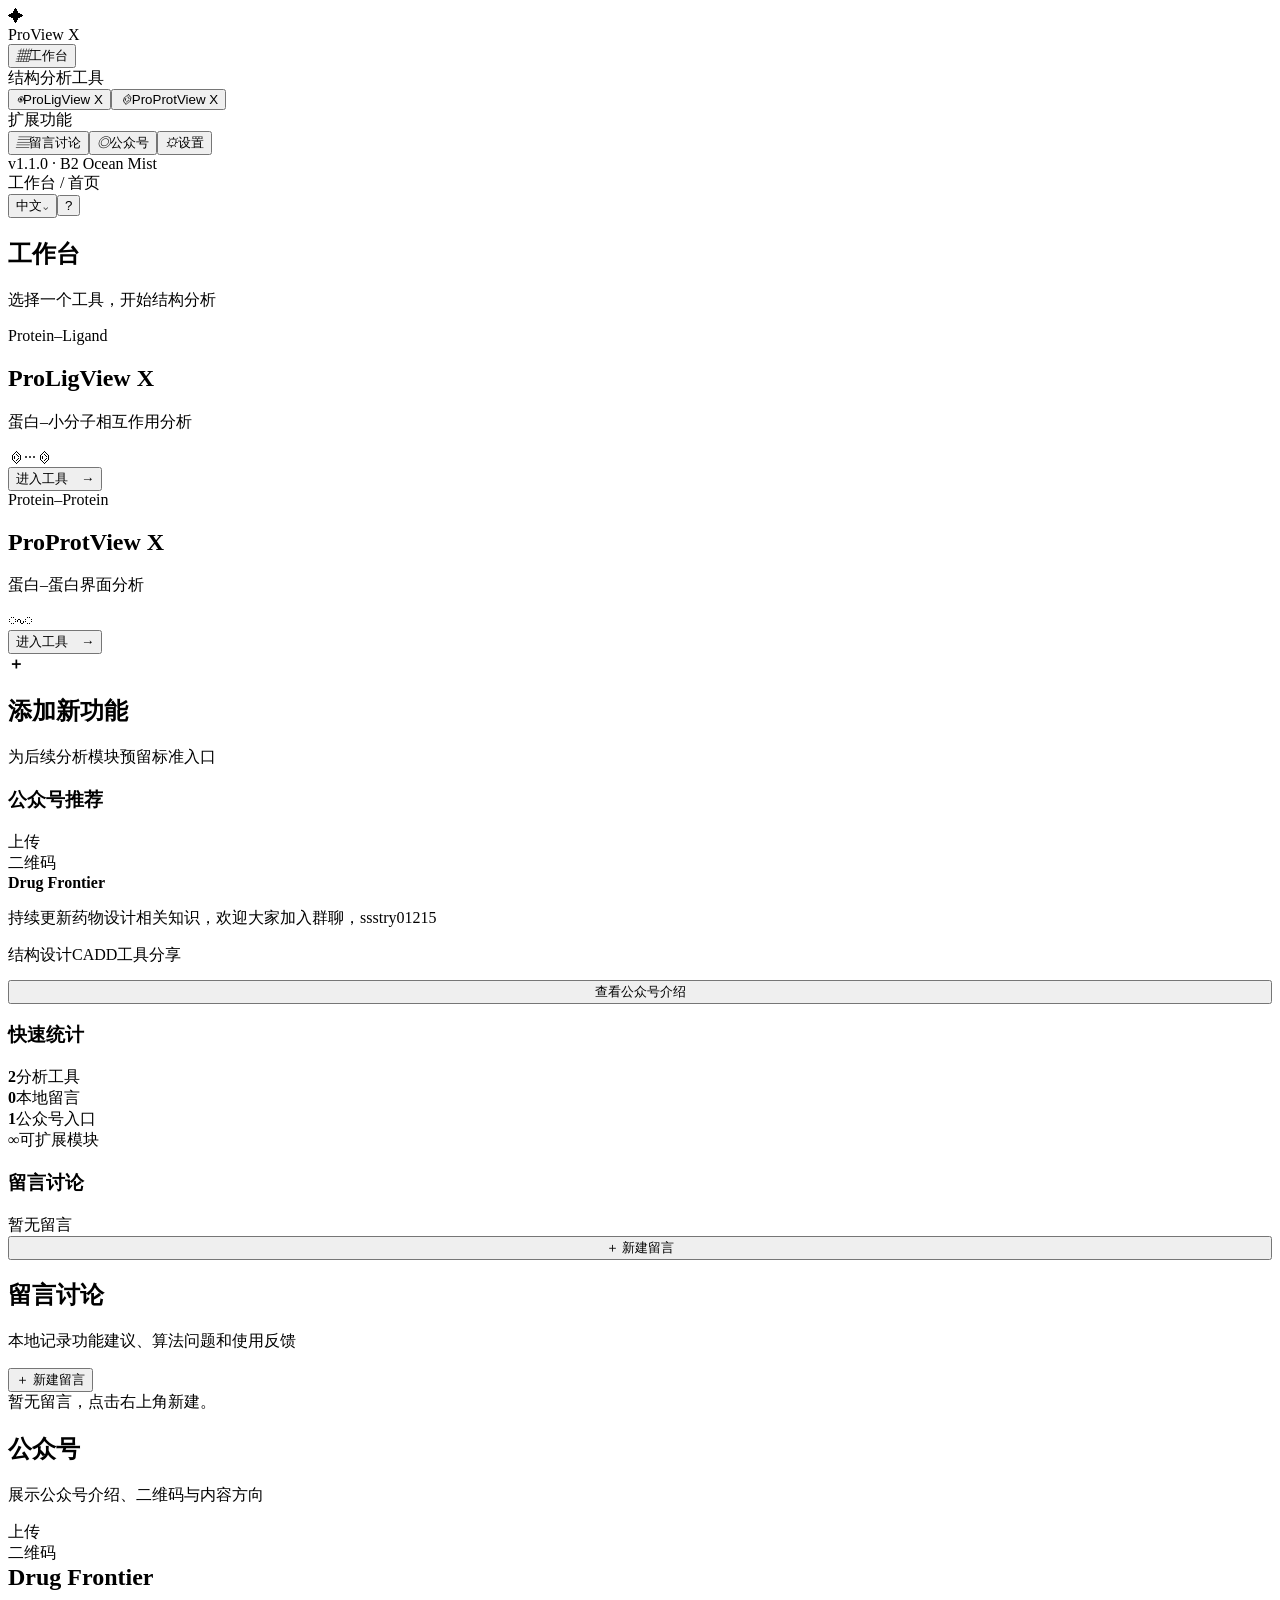
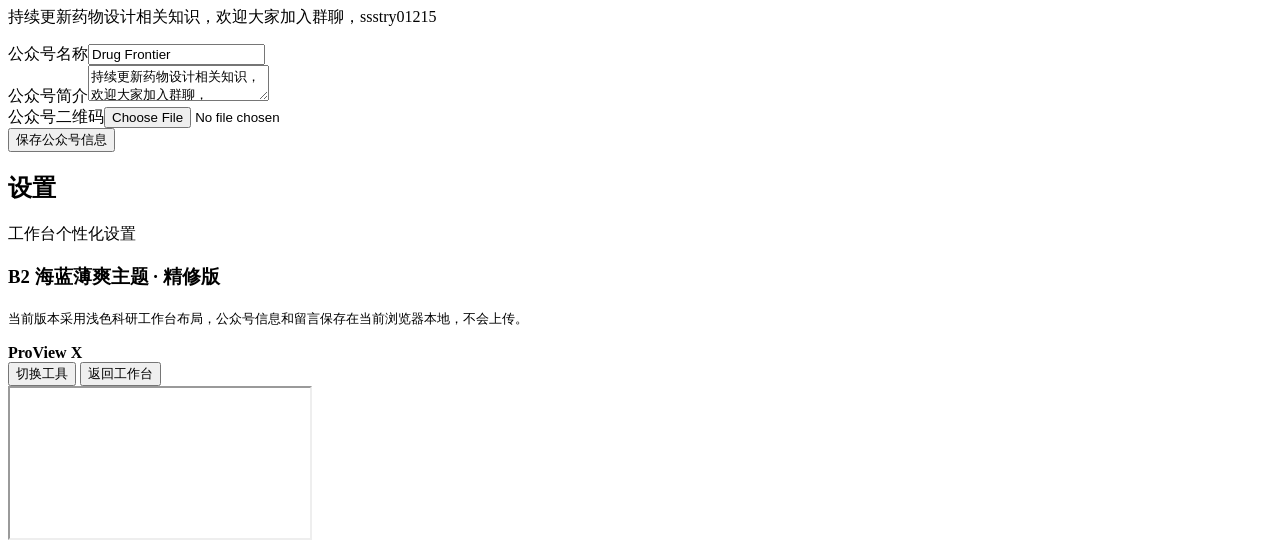
==== commit fc3e9d82: "Reformat: split single-file app into index.html + style.css + app.js for readability" ====
--- a/index.html
+++ b/index.html
@@ -1,11 +1,133 @@
-<!doctype html><html lang="zh-CN"><head><meta charset="utf-8"><meta name="viewport" content="width=device-width,initial-scale=1"><title>ProView X 科研工作台 v1.1</title><style>
-:root{--bg:#f5f8fd;--side:#fbfdff;--line:#dfe7f2;--ink:#13233a;--muted:#718198;--blue:#3978d4;--blue2:#e8f1ff;--purple:#7454c7;--cyan:#1597aa;--shadow:0 10px 30px rgba(34,64,105,.08)}*{box-sizing:border-box}html,body,#app{height:100%;margin:0;font-family:"Segoe UI","Microsoft YaHei",sans-serif;color:var(--ink);background:var(--bg)}button,input,textarea{font:inherit}button{cursor:pointer}.app{height:100%;display:grid;grid-template-columns:232px 1fr;overflow:hidden}.side{background:linear-gradient(180deg,#fbfdff,#f4f8fd);border-right:1px solid var(--line);padding:20px 14px;display:flex;flex-direction:column}.brand{display:flex;align-items:center;gap:10px;padding:4px 9px 22px;font-weight:800}.logo{width:30px;height:30px;border-radius:9px;background:linear-gradient(135deg,#4387e8,#58c6d5);color:white;display:grid;place-items:center;box-shadow:0 8px 18px rgba(57,120,212,.25)}.section{font-size:10px;color:#9aa9ba;padding:17px 12px 7px;text-transform:uppercase;letter-spacing:.8px}.nav{border:0;width:100%;display:flex;align-items:center;gap:10px;text-align:left;padding:10px 12px;margin:3px 0;border-radius:9px;background:transparent;color:#54657b;font-size:13px}.nav:hover{background:#edf4ff;color:#245fae}.nav.on{background:linear-gradient(90deg,#e1ecff,#eef5ff);color:#245fae;font-weight:700}.ico{width:20px;text-align:center}.spacer{flex:1}.version{font-size:10px;color:#9aa9ba;padding:10px}.main{min-width:0;display:flex;flex-direction:column}.top{height:64px;flex:none;background:rgba(255,255,255,.82);backdrop-filter:blur(12px);border-bottom:1px solid var(--line);display:flex;align-items:center;justify-content:space-between;padding:0 26px}.crumb{font-size:12px;color:var(--muted)}.topright{display:flex;align-items:center;gap:10px}.round{border:1px solid var(--line);background:white;border-radius:9px;padding:7px 10px;color:#50647d}.content{padding:25px 28px;overflow:auto}.view{display:none}.view.on{display:block}.headline{display:flex;align-items:end;justify-content:space-between;gap:20px;margin-bottom:20px}.headline h1{margin:0 0 6px;font-size:27px}.headline p{margin:0;color:var(--muted);font-size:13px}.grid{display:grid;grid-template-columns:1.15fr 1.15fr .9fr;gap:16px}.card,.panel{background:rgba(255,255,255,.92);border:1px solid var(--line);border-radius:15px;box-shadow:var(--shadow)}.tool{padding:19px;min-height:285px;display:flex;flex-direction:column;position:relative;overflow:hidden}.tool:before{content:"";position:absolute;width:180px;height:180px;border-radius:50%;right:-70px;top:-85px;background:var(--accent);opacity:.08}.badge{align-self:flex-start;padding:5px 8px;border-radius:999px;font-size:10px;background:var(--soft);color:var(--accent);font-weight:700}.tool h2{margin:16px 0 3px;font-size:20px}.tool p{margin:0;color:var(--muted);font-size:12px}.molecule{height:104px;margin:14px 0;border-radius:12px;background:radial-gradient(circle at 45% 50%,var(--soft),transparent 50%),linear-gradient(135deg,#f7f9fd,#edf4fb);display:grid;place-items:center;color:var(--accent);font-size:38px;font-weight:300;letter-spacing:5px}.launch{margin-top:auto;border:0;border-radius:9px;padding:10px;background:var(--soft);color:var(--accent);font-weight:700}.launch:hover{filter:saturate(1.5)}.add{display:grid;place-items:center;text-align:center;border:1.5px dashed #b9c9dd;box-shadow:none;background:rgba(255,255,255,.45)}.add b{font-size:30px;color:#7f94ad}.lower{display:grid;grid-template-columns:1.1fr .72fr 1.18fr;gap:16px;margin-top:16px}.panel{padding:16px;min-height:190px}.panel h3{font-size:14px;margin:0 0 13px}.promo{display:grid;grid-template-columns:82px 1fr;gap:14px;align-items:center}.qr{width:82px;height:82px;border:1px dashed #9bb1ca;border-radius:10px;background:linear-gradient(45deg,#edf3fa 25%,#fff 25%,#fff 50%,#edf3fa 50%,#edf3fa 75%,#fff 75%);background-size:12px 12px;display:grid;place-items:center;text-align:center;font-size:10px;color:#627790;overflow:hidden}.qr img{width:100%;height:100%;object-fit:cover}.promo p{font-size:12px;color:var(--muted);line-height:1.6;margin:5px 0}.mini{display:flex;gap:7px;flex-wrap:wrap}.tag{font-size:10px;background:#edf4ff;color:#3978d4;border-radius:5px;padding:4px 6px}.stats{display:grid;grid-template-columns:1fr 1fr;gap:9px}.stat{padding:11px;border-radius:10px;background:#f5f8fc}.stat b{display:block;font-size:18px}.stat span{font-size:10px;color:var(--muted)}.message{border-bottom:1px solid #edf1f6;padding:8px 0}.message:last-child{border:0}.message b{font-size:11px}.message p{font-size:11px;color:#526278;margin:4px 0}.message small{font-size:9px;color:#9aa9ba}.primary{border:0;background:#3978d4;color:white;border-radius:8px;padding:8px 12px;font-weight:700}.workspace{position:fixed;inset:0;background:white;z-index:20;display:none}.workspace.on{display:block}.worktop{height:50px;background:#f8fafc;border-bottom:1px solid #dfe7f2;display:flex;align-items:center;justify-content:space-between;padding:0 12px}.workspace iframe{width:100%;height:calc(100% - 50px);border:0}.form{max-width:720px}.field{margin:15px 0}.field label{display:block;font-size:12px;font-weight:700;margin-bottom:6px}.field input,.field textarea{width:100%;border:1px solid #ccd8e6;border-radius:9px;padding:10px;background:white}.field textarea{min-height:95px}.discuss-list{max-width:850px}.discussion-card{padding:16px;margin-bottom:11px}.discussion-card p{color:#55667c;font-size:13px}.empty{color:#8da0b7;font-size:13px;padding:25px;text-align:center}@media(max-width:950px){.app{grid-template-columns:74px 1fr}.brand span,.nav span:last-child,.section,.version{display:none}.nav{justify-content:center}.grid,.lower{grid-template-columns:1fr}.content{padding:18px}.top{padding:0 15px}}
-</style><style>
-/* v1.1 B2 visual refinement */
-:root{--bg:#f7f9fe;--side:#fbfcff;--line:#e4eaf4;--ink:#17243b;--muted:#77869b;--blue:#4a78df;--shadow:0 12px 34px rgba(61,89,139,.075)}
-body{background:radial-gradient(circle at 73% 0,rgba(202,226,255,.38),transparent 31%),#f7f9fe}
-.app{grid-template-columns:220px 1fr}.side{background:rgba(252,253,255,.94);box-shadow:8px 0 30px rgba(65,91,130,.035);padding:18px 12px}.brand{font-size:15px;padding-bottom:25px}.logo{background:linear-gradient(135deg,#5d75ef,#66cbe0);border-radius:10px}.nav{color:#64748b;padding:10px 11px}.nav.on{background:linear-gradient(90deg,#e5edff,#f1f5ff);color:#486bd3;box-shadow:inset 3px 0 #6b83eb}.section{color:#a2adbc;font-weight:600}.top{height:58px;background:rgba(255,255,255,.72);box-shadow:0 3px 18px rgba(70,91,127,.035)}.content{padding:24px 26px 30px;max-width:1420px;width:100%;margin:0 auto}.headline{margin-bottom:18px}.headline h1{font-size:25px;letter-spacing:-.3px}.grid{grid-template-columns:1fr 1fr .9fr;gap:14px}.card,.panel{border-color:#e3e9f3;border-radius:13px;box-shadow:0 8px 26px rgba(55,79,119,.065)}.tool{min-height:269px;padding:17px}.tool:hover{transform:translateY(-2px);box-shadow:0 14px 36px rgba(62,88,132,.11);border-color:#cedaf0;transition:.2s}.tool h2{font-size:18px;margin-top:13px}.molecule{height:112px;background:linear-gradient(145deg,rgba(247,249,254,.65),rgba(235,243,252,.92));position:relative;isolation:isolate;letter-spacing:0;font-size:0;overflow:hidden}.molecule:before,.molecule:after{content:"";position:absolute;border-radius:50%;filter:blur(.2px)}.molecule:before{width:145px;height:82px;background:radial-gradient(circle at 30% 45%,var(--accent) 0 6px,transparent 7px),radial-gradient(circle at 43% 32%,var(--accent) 0 8px,transparent 9px),radial-gradient(circle at 55% 51%,var(--accent) 0 7px,transparent 8px),radial-gradient(circle at 68% 35%,var(--accent) 0 9px,transparent 10px),radial-gradient(circle at 74% 61%,var(--accent) 0 7px,transparent 8px),radial-gradient(circle at 44% 69%,var(--accent) 0 9px,transparent 10px),radial-gradient(circle at 31% 63%,var(--accent) 0 7px,transparent 8px);opacity:.48}.molecule:after{width:90px;height:52px;border:2px solid color-mix(in srgb,var(--accent) 58%,white);box-shadow:inset 0 0 22px var(--soft),0 0 20px var(--soft);transform:rotate(-10deg)}
-.launch{background:linear-gradient(90deg,var(--soft),color-mix(in srgb,var(--soft) 80%,white));border:1px solid color-mix(in srgb,var(--accent) 16%,white);padding:9px}.lower{grid-template-columns:1.04fr .72fr 1.2fr;gap:14px;margin-top:14px}.panel{min-height:180px;padding:15px}.add{background:rgba(250,252,255,.5);border:1.5px dashed #c6d3e8}.add:hover{background:#fafcff;border-color:#7997da}.add b{font-weight:300;color:#8da3cf}.qr{background-color:#f8fbff;border-color:#b8c8df}.tag{background:#edf3ff;color:#5d73cc}.stat{background:linear-gradient(145deg,#f7f9fd,#f1f5fb);border:1px solid #edf1f7}.primary{background:linear-gradient(90deg,#587ce3,#528fdc);box-shadow:0 7px 16px rgba(75,116,210,.18)}
-@media(max-width:950px){.app{grid-template-columns:72px 1fr}.content{padding:18px}.grid,.lower{grid-template-columns:1fr}}
-</style></head><body><div id="app" class="app"><aside class="side"><div class="brand"><div class="logo">✦</div><span>ProView X</span></div><button class="nav on" data-view="home"><i class="ico">▦</i><span>工作台</span></button><div class="section">结构分析工具</div><button class="nav" data-app="lig"><i class="ico">◉</i><span>ProLigView X</span></button><button class="nav" data-app="prot"><i class="ico">⌬</i><span>ProProtView X</span></button><div class="section">扩展功能</div><button class="nav" data-view="discussion"><i class="ico">▤</i><span>留言讨论</span></button><button class="nav" data-view="public"><i class="ico">◎</i><span>公众号</span></button><button class="nav" data-view="settings"><i class="ico">⚙</i><span>设置</span></button><div class="spacer"></div><div class="version">v1.1.0 · B2 Ocean Mist</div><div class="version" id="busuanzi_container_site" style="display:none">访问量 <span id="busuanzi_value_site_pv"></span> 次 · 访客 <span id="busuanzi_value_site_uv"></span> 人</div></aside><main class="main"><header class="top"><div id="crumb" class="crumb">工作台 / 首页</div><div class="topright"><button class="round">中文⌄</button><button class="round">?</button></div></header><div class="content"><section id="home" class="view on"><div class="headline"><div><h1>工作台</h1><p>选择一个工具，开始结构分析</p></div></div><div class="grid"><article class="card tool" style="--accent:#7454c7;--soft:#eee9fb"><span class="badge">Protein–Ligand</span><h2>ProLigView X</h2><p>蛋白–小分子相互作用分析</p><div class="molecule">⌬···⌬</div><button class="launch" data-app="lig">进入工具　→</button></article><article class="card tool" style="--accent:#1597aa;--soft:#e1f4f6"><span class="badge">Protein–Protein</span><h2>ProProtView X</h2><p>蛋白–蛋白界面分析</p><div class="molecule">◌∿◌</div><button class="launch" data-app="prot">进入工具　→</button></article><article class="card tool add"><div><b>＋</b><h2>添加新功能</h2><p>为后续分析模块预留标准入口</p></div></article></div><div class="lower"><article class="panel"><h3>公众号推荐</h3><div class="promo"><div id="qrHome" class="qr">上传<br>二维码</div><div><b id="pubNameHome">Drug Frontier</b><p id="pubDescHome">持续更新药物设计相关知识，欢迎大家加入群聊，ssstry01215</p><div class="mini"><span class="tag">结构设计</span><span class="tag">CADD</span><span class="tag">工具分享</span></div></div></div><button class="launch" style="width:100%;margin-top:14px" data-view="public">查看公众号介绍</button></article><article class="panel"><h3>快速统计</h3><div class="stats"><div class="stat"><b>2</b><span>分析工具</span></div><div class="stat"><b id="msgCount">0</b><span>本地留言</span></div><div class="stat"><b>1</b><span>公众号入口</span></div><div class="stat"><b>∞</b><span>可扩展模块</span></div></div></article><article class="panel"><h3>留言讨论</h3><div id="homeMessages"></div><button class="launch" style="width:100%" data-view="discussion">＋ 新建留言</button></article></div></section><section id="discussion" class="view"><div class="headline"><div><h1>留言讨论</h1><p>本地记录功能建议、算法问题和使用反馈</p></div><button class="primary" id="newMsg">＋ 新建留言</button></div><div id="discussList" class="discuss-list"></div><div id="msgForm" class="card panel form" style="display:none"><h3>新建留言</h3><div class="field"><label>标题</label><input id="msgTitle" placeholder="例如：建议增加 2D 相互作用图"></div><div class="field"><label>内容</label><textarea id="msgBody" placeholder="请输入详细内容"></textarea></div><button class="primary" id="saveMsg">保存留言</button></div></section><section id="public" class="view"><div class="headline"><div><h1>公众号</h1><p>展示公众号介绍、二维码与内容方向</p></div></div><div class="card panel form"><div class="promo"><div id="qrPublic" class="qr">上传<br>二维码</div><div><h2 id="pubNamePublic" style="margin:0">Drug Frontier</h2><p id="pubDescPublic">持续更新药物设计相关知识，欢迎大家加入群聊，ssstry01215</p></div></div><div class="field"><label>公众号名称</label><input id="pubName" value="Drug Frontier"></div><div class="field"><label>公众号简介</label><textarea id="pubDesc">持续更新药物设计相关知识，欢迎大家加入群聊，ssstry01215</textarea></div><div class="field"><label>公众号二维码</label><input id="qrFile" type="file" accept="image/*"></div><button class="primary" id="savePub">保存公众号信息</button></div></section><section id="settings" class="view"><div class="headline"><div><h1>设置</h1><p>工作台个性化设置</p></div></div><div class="card panel form"><h3>B2 海蓝薄爽主题 · 精修版</h3><p style="color:var(--muted);font-size:13px;line-height:1.7">当前版本采用浅色科研工作台布局，公众号信息和留言保存在当前浏览器本地，不会上传。</p></div></section></div></main></div><div id="workspace" class="workspace"><div class="worktop"><b id="workTitle">ProView X</b><div><button class="round" id="switchTool">切换工具</button> <button class="primary" id="closeTool">返回工作台</button></div></div><iframe id="frame"></iframe></div><script>
-const PAYLOAD={lig:"<!doctype html>\n<html lang=\"zh-CN\">\n<head>\n<meta charset=\"utf-8\">\n<meta name=\"viewport\" content=\"width=device-width,initial-scale=1\">\n<title>ProLigView X</title>\n<script src=\"https://3Dmol.org/build/3Dmol-min.js\"><\/script>\n<style>\n*{box-sizing:border-box}\nhtml,body,#app{height:100%;margin:0;font-family:\"Segoe UI\",\"Microsoft YaHei\",sans-serif}\n#app{display:flex;background:#fff}\n.side{width:360px;flex:none;padding:16px;background:#101827;color:#eef3fa;overflow:auto}\n.side h2{margin:0}\n.topbar{display:flex;justify-content:space-between;align-items:center;gap:8px}\n.langbtn{border:1px solid #475569;background:#1e293b;color:#cbd8e8;border-radius:20px;padding:5px 12px;font-size:11px;cursor:pointer}\n.langbtn:hover{border-color:#22d3ee;color:#fff}\n.muted{color:#94a3b8;font-size:11px;line-height:1.6}\n.box{margin-top:13px;padding:12px;border:1px solid #334155;border-radius:12px;background:rgba(255,255,255,.03)}\n.box b{font-size:12px}\n.drop{padding:16px;border:1px dashed #22d3ee;text-align:center;border-radius:10px;cursor:pointer;font-size:12px}\n.drop:hover{background:rgba(34,211,238,.08)}\n.row{display:flex;justify-content:space-between;align-items:center;gap:8px;margin:9px 0;font-size:12px}\nselect,input,button{font:inherit}\nselect{background:#1e293b;color:#fff;border:1px solid #475569;border-radius:7px;padding:5px;max-width:160px}\ninput[type=range]{width:110px;accent-color:#22d3ee}\ninput[type=color]{width:38px;height:24px;border:1px solid #475569;border-radius:5px;background:transparent;cursor:pointer;padding:1px}\n.btn{width:100%;padding:9px;border:0;border-radius:8px;background:#22d3ee;color:#06202a;font-weight:700;cursor:pointer}\n.btn.alt{background:#334155;color:#e2e8f0}\n.toggle{width:38px;height:21px;border-radius:20px;background:#475569;position:relative;cursor:pointer;flex:none}\n.toggle:after{content:\"\";position:absolute;width:17px;height:17px;left:2px;top:2px;background:#fff;border-radius:50%;transition:.15s}\n.toggle.on{background:var(--c,#22c55e)}\n.toggle.on:after{left:19px}\n.itag{display:inline-block;width:20px;border-top:3px dashed;margin-right:6px;vertical-align:middle}\n.stat{background:rgba(255,255,255,.05);border:1px solid #334155;border-radius:8px;padding:8px;font-size:11px;margin-top:8px}\n.stat b{color:#22c55e}\n.swatches{display:flex;flex-wrap:wrap;gap:5px;margin:6px 0 2px}\n.sw{width:22px;height:22px;border-radius:5px;cursor:pointer;border:2px solid transparent;transition:.1s}\n.sw:hover{transform:scale(1.12)}\n.main{position:relative;flex:1}\n.viewer{position:absolute;inset:0}\n.hint{position:absolute;inset:0;display:grid;place-items:center;color:#64748b;pointer-events:none}\n.status{position:absolute;left:16px;top:16px;padding:9px 12px;background:rgba(255,255,255,.9);border:1px solid #cbd5e1;border-radius:9px;font-size:12px;color:#0f172a}\n.legend{position:absolute;right:16px;bottom:16px;background:rgba(255,255,255,.92);border:1px solid #cbd5e1;border-radius:9px;padding:10px 12px;font-size:11px;color:#334155;line-height:1.9}\n.espbar{position:absolute;right:16px;top:16px;background:rgba(255,255,255,.92);border:1px solid #cbd5e1;border-radius:9px;padding:8px 10px;font-size:11px;color:#334155;display:none}\n.espgrad{height:10px;width:120px;border-radius:3px;background:linear-gradient(90deg,#d33,#fff,#36c);margin:4px 0}\n</style>\n</head>\n<body>\n<div id=\"app\">\n  <div class=\"side\">\n    <div class=\"topbar\">\n      <h2>ProLigView X</h2>\n      <button id=\"langBtn\" class=\"langbtn\">EN</button>\n    </div>\n    <div class=\"muted\" data-i18n=\"subtitle\">蛋白-配体相互作用 · 标签置后修复版</div>\n\n    <div class=\"box\">\n      <b data-i18n=\"load\">载入复合物</b>\n      <div id=\"drop\" class=\"drop\" style=\"margin-top:10px\" data-i18n=\"drop\">拖入或点击选择 PDB / mmCIF</div>\n      <input id=\"file\" hidden type=\"file\" accept=\".pdb,.ent,.cif,.mmcif\">\n    </div>\n\n    <div class=\"box\">\n      <b data-i18n=\"basic\">基础显示</b>\n      <div class=\"row\"><span data-i18n=\"bg\">背景</span>\n        <select id=\"bg\"><option value=\"white\" data-i18n=\"white\">白色</option><option value=\"black\" data-i18n=\"black\">黑色</option><option value=\"#07101c\" data-i18n=\"darkc\">深色</option></select></div>\n      <div class=\"row\"><span data-i18n=\"protColor\">蛋白 Cartoon 色</span><input id=\"pc\" type=\"color\" value=\"#b98fd6\"></div>\n      <div class=\"swatches\" id=\"protSwatch\"></div>\n      <div class=\"row\"><span data-i18n=\"ligColor\">配体碳色</span><input id=\"lc\" type=\"color\" value=\"#3fb56b\"></div>\n      <div class=\"swatches\" id=\"ligSwatch\"></div>\n      <div class=\"row\"><span data-i18n=\"resColor\">口袋残基碳色</span><input id=\"resc\" type=\"color\" value=\"#9aa7b4\"></div>\n      <div class=\"row\"><span data-i18n=\"opacity\">Cartoon 透明度</span><input id=\"op\" type=\"range\" min=\"0.1\" max=\"1\" step=\"0.05\" value=\"0.85\"></div>\n      <div class=\"row\"><span data-i18n=\"stick\">棒粗细</span><input id=\"rad\" type=\"range\" min=\"0.08\" max=\"0.35\" step=\"0.01\" value=\"0.18\"></div>\n      <div class=\"row\"><span data-i18n=\"dbond\">官能团双键显示</span><i id=\"dbond\" class=\"toggle on\"></i></div>\n      <div class=\"row\"><span data-i18n=\"sidechain\">显示口袋残基侧链</span><i id=\"pocket\" class=\"toggle on\"></i></div>\n    </div>\n\n    <div class=\"box\">\n      <b data-i18n=\"depthBox\">景深 (Depth cueing)</b>\n      <div class=\"row\"><span data-i18n=\"depth\">启用景深</span><i id=\"depth\" class=\"toggle\"></i></div>\n      <div class=\"row\"><span data-i18n=\"frontDepth\">前景深（近裁剪）</span><input id=\"frontv\" type=\"range\" min=\"0\" max=\"0.95\" step=\"0.05\" value=\"0.15\"></div>\n      <div class=\"row\"><span data-i18n=\"backDepth\">后景深（远裁剪）</span><input id=\"backv\" type=\"range\" min=\"0\" max=\"0.95\" step=\"0.05\" value=\"0.4\"></div>\n    </div>\n\n    <div class=\"box\">\n      <b data-i18n=\"hydrogen\">氢原子</b>\n      <div class=\"row\"><span data-i18n=\"hmode\">氢显示模式</span>\n        <select id=\"hmode\"><option value=\"polar\" data-i18n=\"hpolar\">仅极性氢</option><option value=\"all\" data-i18n=\"hall\">显示所有氢</option><option value=\"none\" data-i18n=\"hnone\">隐藏所有氢</option></select></div>\n      <div class=\"row\"><span data-i18n=\"addH\">自动补极性氢（无氢时）</span><i id=\"addH\" class=\"toggle on\"></i></div>\n      <div class=\"stat\"><span data-i18n=\"explicitH\">显式氢</span>：<b id=\"hc\">0</b>　<span data-i18n=\"polarH\">极性氢</span>：<b id=\"hp\">0</b>　<span data-i18n=\"geomHB\">几何氢键</span>：<b id=\"hbn\">0</b></div>\n    </div>\n\n    <div class=\"box\">\n      <b data-i18n=\"interactions\">相互作用类型</b>\n      <div class=\"row\"><span><i class=\"itag\" style=\"border-color:#d4c200\"></i><span data-i18n=\"hbond\">氢键 / 极性接触</span></span><i id=\"iHB\" class=\"toggle on\" style=\"--c:#d4c200\"></i></div>\n      <div class=\"row\"><span><i class=\"itag\" style=\"border-color:#ff7b00\"></i><span data-i18n=\"saltbridge\">盐桥</span></span><i id=\"iSB\" class=\"toggle on\" style=\"--c:#ff7b00\"></i></div>\n      <div class=\"row\"><span><i class=\"itag\" style=\"border-color:#22c55e\"></i><span data-i18n=\"pipi\">π-π 堆积</span></span><i id=\"iPP\" class=\"toggle on\" style=\"--c:#22c55e\"></i></div>\n      <div class=\"row\"><span><i class=\"itag\" style=\"border-color:#38bdf8\"></i><span data-i18n=\"pication\">π-cation</span></span><i id=\"iPC\" class=\"toggle on\" style=\"--c:#38bdf8\"></i></div>\n      <div class=\"row\"><span><i class=\"itag\" style=\"border-color:#14b8a6\"></i><span data-i18n=\"halogen\">卤键</span></span><i id=\"iXB\" class=\"toggle on\" style=\"--c:#14b8a6\"></i></div>\n      <div class=\"row\"><span><i class=\"itag\" style=\"border-color:#9aa0a6\"></i><span data-i18n=\"hydrophobic\">疏水作用</span></span><i id=\"iHY\" class=\"toggle on\" style=\"--c:#9aa0a6\"></i></div>\n      <div class=\"row\"><span><i class=\"itag\" style=\"border-color:#c026d3\"></i><span data-i18n=\"coordination\">配位键 (金属)</span></span><i id=\"iCO\" class=\"toggle on\" style=\"--c:#c026d3\"></i></div>\n    </div>\n\n    <div class=\"box\">\n      <b data-i18n=\"surface\">分子表面 / 静电势</b>\n      <div class=\"row\"><span data-i18n=\"surfType\">表面类型</span>\n        <select id=\"surf\">\n          <option value=\"none\" data-i18n=\"sNone\">无</option>\n          <option value=\"ligand\" data-i18n=\"sLig\">配体表面</option>\n          <option value=\"pocket\" data-i18n=\"sPocket\">口袋表面</option>\n          <option value=\"protein\" data-i18n=\"sProt\">整体蛋白表面</option>\n          <option value=\"esp_lig\" data-i18n=\"sEspLig\">静电势面（配体）</option>\n          <option value=\"esp_prot\" data-i18n=\"sEspProt\">静电势面（蛋白）</option>\n        </select></div>\n      <div class=\"row\"><span data-i18n=\"surfOp\">表面透明度</span><input id=\"surfop\" type=\"range\" min=\"0.15\" max=\"1\" step=\"0.05\" value=\"0.7\"></div>\n      <div class=\"muted\" data-i18n=\"espNote\">静电势为基于原子伪电荷的近似 ESP 着色，红=负 / 蓝=正，定性判读用。</div>\n    </div>\n\n    <div class=\"box\">\n      <b data-i18n=\"labels\">残基标签</b>\n      <div class=\"row\"><span data-i18n=\"showLabel\">显示口袋标签</span><i id=\"label\" class=\"toggle on\"></i></div>\n      <div class=\"row\"><span data-i18n=\"autoLabel\">标签颜色跟随背景</span><i id=\"autolabel\" class=\"toggle on\"></i></div>\n      <div class=\"row\"><span data-i18n=\"labelBehind\">标签置于结构后方</span><i id=\"labelBehind\" class=\"toggle on\"></i></div>\n      <div class=\"row\"><span data-i18n=\"labelSize\">标签字号</span><input id=\"lsize\" type=\"range\" min=\"9\" max=\"20\" step=\"1\" value=\"12\"></div>\n      <div class=\"row\"><span data-i18n=\"editResidue\">编辑单个残基</span><select id=\"residueSelect\"></select></div>\n      <div class=\"row\"><button id=\"hideResidue\" class=\"btn alt\" data-i18n=\"hideResidue\">隐藏所选残基</button></div>\n      <div class=\"row\"><button id=\"resetLabelPos\" class=\"btn alt\" data-i18n=\"resetLabelPos\">重置所选标签位置</button></div>\n      <div class=\"muted\" data-i18n=\"residueEditTip\">单独隐藏仅影响口袋残基、标签和该残基相关的相互作用线，保留连续 Cartoon。移动标签：先选择目标残基，再按住 Alt + 鼠标左键在结构窗口拖动；鼠标向上时标签向上移动。</div>\n    </div>\n\n    <div class=\"box\"><button id=\"png\" class=\"btn\" data-i18n=\"export\">导出 PNG</button></div>\n  </div>\n\n  <div class=\"main\">\n    <div id=\"viewer\" class=\"viewer\"></div>\n    <div id=\"hint\" class=\"hint\" data-i18n=\"loadHint\">请载入含蛋白和小分子的复合物结构</div>\n    <div class=\"status\"><span data-i18n=\"ligLabel\">配体</span>：<span id=\"lig\" data-i18n=\"notLoaded\">未载入</span></div>\n    <div id=\"espbar\" class=\"espbar\"><span data-i18n=\"espTitle\">静电势 (近似)</span><div class=\"espgrad\"></div><div style=\"display:flex;justify-content:space-between\"><span data-i18n=\"neg\">负</span><span data-i18n=\"pos\">正</span></div></div>\n    <div id=\"legend\" class=\"legend\"></div>\n  </div>\n</div>\n\n<script>\nconst I18N = {\n  zh: {subtitle:'蛋白-配体相互作用 · 标签置后修复版', load:'载入复合物', drop:'拖入或点击选择 PDB / mmCIF', basic:'基础显示', bg:'背景', white:'白色', black:'黑色', darkc:'深色', protColor:'蛋白 Cartoon 色', ligColor:'配体碳色', resColor:'口袋残基碳色', opacity:'Cartoon 透明度', stick:'棒粗细', depthBox:'景深 (Depth cueing)', depth:'启用景深', frontDepth:'前景深（近裁剪）', backDepth:'后景深（远裁剪）', dbond:'官能团双键显示', sidechain:'显示口袋残基侧链', hydrogen:'氢原子', hmode:'氢显示模式', hpolar:'仅极性氢', hall:'显示所有氢', hnone:'隐藏所有氢', addH:'自动补极性氢（无氢时）', explicitH:'显式氢', polarH:'极性氢', geomHB:'几何氢键', interactions:'相互作用类型', hbond:'氢键 / 极性接触', saltbridge:'盐桥', pipi:'π-π 堆积', pication:'π-cation', halogen:'卤键', hydrophobic:'疏水作用', coordination:'配位键 (金属)', surface:'分子表面 / 静电势', surfType:'表面类型', sNone:'无', sLig:'配体表面', sPocket:'口袋表面', sProt:'整体蛋白表面', sEspLig:'静电势面（配体）', sEspProt:'静电势面（蛋白）', surfOp:'表面透明度', espNote:'静电势为基于原子伪电荷的近似 ESP 着色，红=负 / 蓝=正，定性判读用。', labels:'残基标签', showLabel:'显示口袋标签', autoLabel:'标签颜色跟随背景', labelBehind:'标签置于结构后方', labelSize:'标签字号', editResidue:'编辑单个残基', hideResidue:'隐藏所选残基', showResidue:'恢复所选残基', resetLabelPos:'重置所选标签位置', residueEditTip:'单独隐藏仅影响口袋残基、标签和该残基相关的相互作用线，保留连续 Cartoon。移动标签：先选择目标残基，再按住 Alt + 鼠标左键在结构窗口拖动；鼠标向上时标签向上移动。', export:'导出 PNG', loadHint:'请载入含蛋白和小分子的复合物结构', ligLabel:'配体', notLoaded:'未载入', espTitle:'静电势 (近似)', neg:'负', pos:'正', notRec:'未识别'},\n  en: {subtitle:'Protein–Ligand Interactions · Labels-behind fix', load:'Load Complex', drop:'Drag & drop or click to select PDB / mmCIF', basic:'Basic Display', bg:'Background', white:'White', black:'Black', darkc:'Dark', protColor:'Protein Cartoon', ligColor:'Ligand Carbon', resColor:'Pocket Residue Carbon', opacity:'Cartoon Opacity', stick:'Stick Radius', depthBox:'Depth cueing', depth:'Enable depth', frontDepth:'Front depth (near clip)', backDepth:'Back depth (far clip)', dbond:'Show Functional Double Bonds', sidechain:'Show Pocket Side Chains', hydrogen:'Hydrogens', hmode:'Hydrogen Mode', hpolar:'Polar H only', hall:'Show all H', hnone:'Hide all H', addH:'Auto add polar H (if none)', explicitH:'Explicit H', polarH:'Polar H', geomHB:'Geom. H-bonds', interactions:'Interaction Types', hbond:'H-bond / Polar', saltbridge:'Salt Bridge', pipi:'π-π Stacking', pication:'π-cation', halogen:'Halogen Bond', hydrophobic:'Hydrophobic', coordination:'Coordination (Metal)', surface:'Surface / Electrostatics', surfType:'Surface Type', sNone:'None', sLig:'Ligand Surface', sPocket:'Pocket Surface', sProt:'Whole Protein Surface', sEspLig:'ESP Surface (Ligand)', sEspProt:'ESP Surface (Protein)', surfOp:'Surface Opacity', espNote:'Approximate ESP from atomic pseudo-charges. Red=negative / Blue=positive, qualitative only.', labels:'Residue Labels', showLabel:'Show Pocket Labels', autoLabel:'Label Color Follows Background', labelBehind:'Place labels behind structure', labelSize:'Label Font Size', editResidue:'Edit One Residue', hideResidue:'Hide Selected Residue', showResidue:'Restore Selected Residue', resetLabelPos:'Reset Selected Label Position', residueEditTip:'Individual hiding affects pocket residues, labels and related interaction lines while preserving the continuous cartoon. Select a residue, then hold Alt and left-drag in the structure view; dragging upward moves the label upward.', export:'Export PNG', loadHint:'Please load a protein–ligand complex structure', ligLabel:'Ligand', notLoaded:'Not loaded', espTitle:'ESP (approx.)', neg:'Neg', pos:'Pos', notRec:'Not detected'}\n};\nlet LANG='zh';\nfunction applyLang(){\n  document.querySelectorAll('[data-i18n]').forEach(el=>{ const k=el.getAttribute('data-i18n'); if(I18N[LANG][k]!==undefined) el.textContent=I18N[LANG][k]; });\n  document.getElementById('langBtn').textContent = LANG==='zh'?'EN':'中';\n  document.documentElement.lang = LANG==='zh'?'zh-CN':'en';\n  if(m) render();\n}\n\nconst PROT_PALETTE = [\n  ['#D6C3A0','tan'],['#6E93D6','cornflower'],['#B58FD6','med purple'],['#5FB98F','sea green'],\n  ['#E0C060','goldenrod'],['#E38C8C','salmon'],['#8FC6E0','sky blue'],['#C0C0C8','silver'],\n  ['#7F8FA6','slate gray'],['#A8D8A0','pale green']\n];\nconst LIG_PALETTE = [\n  ['#33DDDD','cyan'],['#3FB56B','green'],['#E5C230','yellow'],['#E24BC0','magenta'],\n  ['#FF8A3D','orange'],['#B0B0B8','gray'],['#FA8072','salmon'],['#9D7CE0','purple'],\n  ['#5FA8FF','blue'],['#F2F2F2','white']\n];\n\nlet v, m, builtH = [], modelRadius = 40, HIDDEN_RES = new Set(), LABEL_OFFSET = {};\nconst $ = x => document.getElementById(x);\nconst ions = new Set(['HOH','WAT','H2O','DOD','NA','CL','K','MG','ZN','CA','MN','FE','CU','CO','NI','CD','SO4','PO4','ACT','EDO','GOL','PEG','DMS','BR','IOD','NAG','BMA','MAN','FUC']);\nconst METALS = new Set(['NA','K','MG','CA','MN','FE','CU','ZN','CO','NI','CD','HG','FE2','FE3','MN2','MN3','CU1','CU2','LI','SR','BA']);\nconst isMetal = a => a.hetflag && (METALS.has((a.resn||'').toUpperCase()) || METALS.has((a.elem||'').toUpperCase()));\nconst aa = new Set(['ALA','ARG','ASN','ASP','CYS','GLN','GLU','GLY','HIS','ILE','LEU','LYS','MET','PHE','PRO','SER','THR','TRP','TYR','VAL','SEC','MSE','HID','HIE','HIP','CYX']);\nconst isLig = a => a.hetflag && !ions.has((a.resn||'').toUpperCase()) && !aa.has((a.resn||'').toUpperCase());\nconst dist = (a,b) => Math.hypot(a.x-b.x, a.y-b.y, a.z-b.z);\nconst pos = a => ({x:a.x, y:a.y, z:a.z});\nconst on = id => $(id).classList.contains('on');\nconst resKey = a => (a.chain||'_')+'|'+(a.resn||'')+'|'+a.resi;\nconst sub = (a,b) => ({x:a.x-b.x, y:a.y-b.y, z:a.z-b.z});\nconst norm = a => { const n = Math.hypot(a.x,a.y,a.z)||1; return {x:a.x/n, y:a.y/n, z:a.z/n}; };\nconst cross = (a,b) => ({x:a.y*b.z-a.z*b.y, y:a.z*b.x-a.x*b.z, z:a.x*b.y-a.y*b.x});\nconst centroid = arr => { const c={x:0,y:0,z:0}; arr.forEach(a=>{c.x+=a.x;c.y+=a.y;c.z+=a.z;}); const n=arr.length||1; return {x:c.x/n,y:c.y/n,z:c.z/n}; };\n\nfunction buildSwatch(hostId, palette, target){\n  const host=$(hostId);\n  palette.forEach(([hex,name])=>{ const b=document.createElement('div'); b.className='sw'; b.style.background=hex; b.title=name; b.onclick=()=>{ $(target).value=hex; render(); }; host.appendChild(b); });\n}\nbuildSwatch('protSwatch', PROT_PALETTE, 'pc');\nbuildSwatch('ligSwatch', LIG_PALETTE, 'lc');\n\nconst HNAME = /^\\s*\\d*\\s*[HD]/i;\nfunction isHydrogen(a){\n  const el=(a.elem||'').toUpperCase();\n  if(el==='H'||el==='D') return true;\n  const nm=(a.atom||a.name||'').trim();\n  return HNAME.test(nm) && !/^HG|^HE|^HF|^HO|^HS/i.test(nm.replace(/^\\d+/,''));\n}\nfunction normalizeHydrogens(model){ let n=0; model.selectedAtoms({}).forEach(a=>{ if((a.elem||'').toUpperCase()!=='H' && isHydrogen(a)){a.elem='H';n++;} }); return n; }\nfunction nearestHeavy(h,heavy){ let best=null,bd=1e9; for(const a of heavy){const d=dist(h,a); if(d<bd){bd=d;best=a;}} return bd<=1.35?best:null; }\n\nfunction assignPseudoCharge(model){\n  model.selectedAtoms({}).forEach(a=>{\n    const rn=(a.resn||'').toUpperCase(), nm=(a.atom||'').toUpperCase(); let q=0;\n    if(rn==='ASP'&&(nm==='OD1'||nm==='OD2')) q=-0.5;\n    else if(rn==='GLU'&&(nm==='OE1'||nm==='OE2')) q=-0.5;\n    else if(rn==='LYS'&&nm==='NZ') q=1.0;\n    else if(rn==='ARG'&&(nm==='NH1'||nm==='NH2'||nm==='NE')) q=0.33;\n    else if(rn.startsWith('HI')&&(nm==='ND1'||nm==='NE2')) q=0.25;\n    else if(nm==='O') q=-0.4;\n    else if(nm==='N') q=0.3;\n    else if(isLig(a)){ const el=(a.elem||'').toUpperCase(); if(el==='O') q=-0.35; else if(el==='N') q=0.35; }\n    a.partialCharge=q;\n  });\n}\n\nconst AROM={PHE:[['CG','CD1','CD2','CE1','CE2','CZ']],TYR:[['CG','CD1','CD2','CE1','CE2','CZ']],\n  HIS:[['CG','ND1','CD2','CE1','NE2']],HID:[['CG','ND1','CD2','CE1','NE2']],HIE:[['CG','ND1','CD2','CE1','NE2']],HIP:[['CG','ND1','CD2','CE1','NE2']],\n  TRP:[['CG','CD1','NE1','CE2','CD2'],['CD2','CE2','CE3','CZ2','CZ3','CH2']]};\nfunction ringGeom(ring){ const c=centroid(ring); let n={x:0,y:0,z:0}; for(let i=0;i<ring.length;i++){ const va=sub(ring[i],c),vb=sub(ring[(i+1)%ring.length],c),cr=cross(va,vb); n.x+=cr.x;n.y+=cr.y;n.z+=cr.z; } return {c,n:norm(n)}; }\nfunction isPlanar(ring){ const {c,n}=ringGeom(ring); return ring.every(a=>Math.abs((a.x-c.x)*n.x+(a.y-c.y)*n.y+(a.z-c.z)*n.z)<0.6); }\nfunction ringAtomsList(las){\n  const heavy=las.filter(a=>(a.elem||'').toUpperCase()!=='H'); const adj=new Map(); heavy.forEach(a=>adj.set(a,[]));\n  for(let i=0;i<heavy.length;i++) for(let j=i+1;j<heavy.length;j++){ const d=dist(heavy[i],heavy[j]); if(d>0.4&&d<=1.75){adj.get(heavy[i]).push(heavy[j]);adj.get(heavy[j]).push(heavy[i]);} }\n  const rings=[],seen=new Set();\n  function dfs(start,cur,path){ for(const nb of adj.get(cur)){ if(nb===start&&path.length>=5){ const key=path.map(a=>a.index).slice().sort((x,y)=>x-y).join(','); if(!seen.has(key)){seen.add(key);rings.push(path.slice());} } else if(!path.includes(nb)&&path.length<6){ dfs(start,nb,path.concat(nb)); } } }\n  heavy.forEach(a=>dfs(a,a,[a]));\n  const uniq=[],keys=new Set(); rings.forEach(r=>{ const k=r.map(a=>a.index).slice().sort((x,y)=>x-y).join(','); if(!keys.has(k)){keys.add(k); if(isPlanar(r)) uniq.push(r);} });\n  return uniq;\n}\nfunction ringBondsOk(ring){\n  for(let i=0;i<ring.length;i++){\n    const A=ring[i], B=ring[(i+1)%ring.length];\n    const ea=(A.elem||'').toUpperCase(), eb=(B.elem||'').toUpperCase();\n    const b=dist(A,B); let lo=1.25, hi=1.45;\n    if(ea==='S'||eb==='S'){ lo=1.60; hi=1.82; }\n    else if(ea==='O'||eb==='O'){ lo=1.28; hi=1.48; }\n    if(b<lo||b>hi) return false;\n  }\n  return true;\n}\nfunction isAromaticRing(ring, ligAtoms){\n  if(ring.length<5||ring.length>6) return false;\n  if(!ring.every(a=>['C','N','O','S'].includes((a.elem||'').toUpperCase()))) return false;\n  const {c,n}=ringGeom(ring);\n  let maxdev=0; for(const a of ring){ maxdev=Math.max(maxdev, Math.abs((a.x-c.x)*n.x+(a.y-c.y)*n.y+(a.z-c.z)*n.z)); }\n  if(maxdev>0.30) return false;\n  const Hs = ligAtoms.filter(a=>(a.elem||'').toUpperCase()==='H');\n  for(const a of ring){\n    const heavyN = ligAtoms.filter(b=>b!==a && (b.elem||'').toUpperCase()!=='H' && dist(a,b)>0.4 && dist(a,b)<=1.85).length;\n    const hN = Hs.filter(h=>dist(a,h)>0.4 && dist(a,h)<=1.30).length;\n    if(heavyN + hN >= 4) return false;\n  }\n  if(!ringBondsOk(ring)) return false;\n  return true;\n}\nfunction ligandAromaticRings(las){ return ringAtomsList(las).filter(r=>isAromaticRing(r, las)).map(ringGeom); }\n\nfunction ligandCationN(allAtoms){\n  const heavy=allAtoms.filter(a=>(a.elem||'').toUpperCase()!=='H');\n  const H=allAtoms.filter(a=>(a.elem||'').toUpperCase()==='H');\n  const heavyNbrs=a=>heavy.filter(b=>b!==a&&dist(a,b)>0.4&&dist(a,b)<=1.85);\n  const hNbrs=a=>H.filter(h=>dist(a,h)>0.4&&dist(a,h)<=1.30);\n  const ringSets=ringAtomsList(heavy.filter(isLig)).map(r=>new Set(r.map(a=>a.index)));\n  const inRing=a=>ringSets.some(s=>s.has(a.index));\n  const cats=[];\n  heavy.forEach(a=>{\n    if(!isLig(a)) return;\n    if((a.elem||'').toUpperCase()!=='N') return;\n    if(inRing(a)) return;\n    const hv=heavyNbrs(a), hh=hNbrs(a);\n    const total=hv.length+hh.length;\n    if(total!==4 || hh.length<1) return;\n    const allC = hv.length>0 && hv.every(x=>(x.elem||'').toUpperCase()==='C');\n    const amidine = hv.some(c=>(c.elem||'').toUpperCase()==='C' && heavyNbrs(c).filter(x=>(x.elem||'').toUpperCase()==='N').length>=2);\n    const amide = hv.some(c=>(c.elem||'').toUpperCase()==='C' && heavyNbrs(c).some(o=>(o.elem||'').toUpperCase()==='O' && heavyNbrs(o).length===1));\n    if(amide) return;\n    if(allC || amidine) cats.push(a);\n  });\n  return cats;\n}\nfunction ligandAnions(las){\n  const heavy=las.filter(a=>(a.elem||'').toUpperCase()!=='H'); const nbrs=a=>heavy.filter(b=>b!==a&&dist(a,b)>0.4&&dist(a,b)<=1.8);\n  const ans=[];\n  heavy.forEach(a=>{ if((a.elem||'').toUpperCase()==='C'){ const os=nbrs(a).filter(b=>(b.elem||'').toUpperCase()==='O'); const term=os.filter(o=>nbrs(o).length===1); if(term.length>=2) ans.push(centroid(term)); } });\n  return ans;\n}\n\nfunction setBondOrder(a,b,o){if(!a||!b||!Array.isArray(a.bonds)||!Array.isArray(b.bonds))return false;const ia=a.bonds.indexOf(b.index),ib=b.bonds.indexOf(a.index);if(ia<0||ib<0)return false;a.bondOrder=a.bondOrder||[];b.bondOrder=b.bondOrder||[];a.bondOrder[ia]=o;b.bondOrder[ib]=o;return true;}\nfunction correctProteinBondOrders(model){const R={};model.selectedAtoms({}).forEach(a=>{if(isHydrogen(a)||!aa.has((a.resn||'').toUpperCase()))return;const k=resKey(a);(R[k]=R[k]||{rn:(a.resn||'').toUpperCase(),atoms:[]}).atoms.push(a);});const P={PHE:[['CG','CD1',2],['CD1','CE1',1],['CE1','CZ',2],['CZ','CE2',1],['CE2','CD2',2],['CD2','CG',1]],TYR:[['CG','CD1',2],['CD1','CE1',1],['CE1','CZ',2],['CZ','CE2',1],['CE2','CD2',2],['CD2','CG',1]],HIS:[['CG','ND1',2],['ND1','CE1',1],['CE1','NE2',2],['NE2','CD2',1]],HID:[['CG','ND1',2],['ND1','CE1',1],['CE1','NE2',2],['NE2','CD2',1]],HIE:[['CG','ND1',2],['ND1','CE1',1],['CE1','NE2',2],['NE2','CD2',1]],HIP:[['CG','ND1',2],['ND1','CE1',1],['CE1','NE2',2],['NE2','CD2',1]],TRP:[['CG','CD1',2],['CD1','NE1',1],['NE1','CE2',2],['CD2','CE3',2],['CZ3','CH2',2],['CZ2','CE2',2]],ASN:[['CG','OD1',2]],GLN:[['CD','OE1',2]],ASP:[['CG','OD1',2]],GLU:[['CD','OE1',2]]};Object.values(R).forEach(r=>{const n={};r.atoms.forEach(a=>n[(a.atom||a.name||'').toUpperCase()]=a);setBondOrder(n.C,n.O,2);(P[r.rn]||[]).forEach(([x,y,o])=>setBondOrder(n[x],n[y],o));});}\nfunction init(){ if(!window.$3Dmol){alert('3Dmol load failed / 引擎加载失败');return;} v=$3Dmol.createViewer('viewer',{backgroundColor:'white',antialias:true}); }\ninit();\n\n$('langBtn').onclick=()=>{ LANG = LANG==='zh'?'en':'zh'; applyLang(); };\n['addH','pocket','dbond','label','autolabel','labelBehind','iHB','iSB','iPP','iPC','iXB','iHY','iCO','depth'].forEach(id=>$(id).onclick=()=>{$(id).classList.toggle('on');render();});\n['bg','pc','lc','resc','op','rad','hmode','surf','surfop','lsize','frontv','backv'].forEach(id=>{ $(id).oninput=render; $(id).onchange=render; });\n$('residueSelect').onchange=()=>{const k=$('residueSelect').value;$('hideResidue').textContent=HIDDEN_RES.has(k)?I18N[LANG].showResidue:I18N[LANG].hideResidue;};\n$('hideResidue').onclick=()=>{const k=$('residueSelect').value;if(!k)return;HIDDEN_RES.has(k)?HIDDEN_RES.delete(k):HIDDEN_RES.add(k);render();};\n$('resetLabelPos').onclick=()=>{const k=$('residueSelect').value;if(!k)return;delete LABEL_OFFSET[k];render();};\nlet labelDragging=false,lastPointer=null,dragRAF=0;const viewerHost=$('viewer');\nviewerHost.addEventListener('pointerdown',e=>{if(e.button!==0||!e.altKey||!m||!$('residueSelect').value)return;labelDragging=true;lastPointer={x:e.clientX,y:e.clientY};viewerHost.setPointerCapture?.(e.pointerId);e.preventDefault();e.stopPropagation();},true);\nviewerHost.addEventListener('pointermove',e=>{if(!labelDragging||!lastPointer)return;const k=$('residueSelect').value,o=LABEL_OFFSET[k]||{x:0,y:0};o.x+=e.clientX-lastPointer.x;o.y-=e.clientY-lastPointer.y;LABEL_OFFSET[k]=o;lastPointer={x:e.clientX,y:e.clientY};if(!dragRAF)dragRAF=requestAnimationFrame(()=>{dragRAF=0;render();});e.preventDefault();e.stopPropagation();},true);\nconst endLabelDrag=e=>{if(!labelDragging)return;labelDragging=false;lastPointer=null;e.preventDefault();e.stopPropagation();};viewerHost.addEventListener('pointerup',endLabelDrag,true);viewerHost.addEventListener('pointercancel',endLabelDrag,true);\nfunction syncResidueEditor(keys,resAll){const sel=$('residueSelect'),current=sel.value;const sorted=[...keys].sort((a,b)=>{const ra=(resAll[a]||[])[0],rb=(resAll[b]||[])[0],ca=ra?.chain||'_',cb=rb?.chain||'_';const cc=ca.localeCompare(cb,undefined,{numeric:true,sensitivity:'base'});if(cc)return cc;return String(ra?.resi??'').localeCompare(String(rb?.resi??''),undefined,{numeric:true});});sel.innerHTML=sorted.map(k=>{const a=(resAll[k]||[])[0];return a?`<option value=\"${k}\">[${a.chain||'_'}] ${HIDDEN_RES.has(k)?'◯ ':'● '}${a.resn}${a.resi}</option>`:'';}).join('');if(sorted.includes(current))sel.value=current;const k=sel.value;$('hideResidue').textContent=HIDDEN_RES.has(k)?I18N[LANG].showResidue:I18N[LANG].hideResidue;$('hideResidue').disabled=!k;$('resetLabelPos').disabled=!k;}\n\n\nfunction buildPolarH(atoms){\n  const heavy=atoms.filter(a=>(a.elem||'').toUpperCase()!=='H');\n  const bondedTo=a=>heavy.filter(b=>{ if(b===a) return false; const d=dist(a,b); const s=(['S'].includes((a.elem||'').toUpperCase())||['S'].includes((b.elem||'').toUpperCase()))?2.0:1.85; return d>0.4&&d<=s; });\n  const out=[];\n  for(const a of heavy){ const el=(a.elem||'').toUpperCase(); if(el!=='N'&&el!=='O') continue; if(atoms.some(h=>(h.elem||'').toUpperCase()==='H'&&dist(h,a)<=1.3)) continue; const nb=bondedTo(a); if(!nb.length) continue; const bl=el==='O'?0.96:1.01; let dir;\n    if(nb.length>=2){ const s={x:0,y:0,z:0}; nb.forEach(b=>{const u=norm(sub(a,b));s.x+=u.x;s.y+=u.y;s.z+=u.z;}); if(Math.hypot(s.x,s.y,s.z)<0.15) continue; dir=norm(s); }\n    else{ const b=nb[0],axis=norm(sub(a,b)); let ref={x:0,y:0,z:1}; if(Math.abs(axis.z)>0.9) ref={x:1,y:0,z:0}; const perp=norm(cross(axis,ref)); const ang=(el==='O'?109.5:120)*Math.PI/180; dir=norm({x:axis.x*Math.cos(ang)+perp.x*Math.sin(ang),y:axis.y*Math.cos(ang)+perp.y*Math.sin(ang),z:axis.z*Math.cos(ang)+perp.z*Math.sin(ang)}); }\n    out.push({elem:'H',x:a.x+dir.x*bl,y:a.y+dir.y*bl,z:a.z+dir.z*bl,resn:a.resn,resi:a.resi,chain:a.chain,hetflag:a.hetflag,_parent:a});\n  }\n  return out;\n}\n\nfunction applyDepth(){\n  if(!v) return;\n  try{\n    if(on('depth')){\n      const fr=+$('frontv').value, bk=+$('backv').value;\n      const near=-modelRadius*1.6*(1-fr);\n      const far = modelRadius*1.6*(1-bk);\n      v.setSlab(near, Math.max(far, near+2));\n    } else {\n      v.setSlab(-100000, 100000);\n    }\n  }catch(e){}\n}\n\nfunction render(){\n  if(!m) return;\n  v.removeAllShapes(); v.removeAllLabels(); v.removeAllSurfaces(); v.setStyle({},{});\n  const bg=$('bg').value; v.setBackgroundColor(bg);\n  const dark = bg!=='white';\n\n  const all=m.selectedAtoms({});\n  const heavy=all.filter(a=>!isHydrogen(a));\n  const las=all.filter(isLig);\n  const lr=[...new Set(las.map(a=>a.resn))];\n  const pc=$('pc').value, lc=$('lc').value, resc=$('resc').value, rad=+$('rad').value, op=+$('op').value;\n  const hmode=$('hmode').value, dbond=on('dbond');\n  const nativeH=all.filter(isHydrogen);\n  const drawDash=(p,q,color)=>v.addCylinder({start:p,end:q,radius:.05,dashed:true,fromCap:1,toCap:1,color});\n\n  const polarHSet=new Set(), hKey=h=>(h.index ?? h.serial ?? h);\n  nativeH.forEach(h=>{ const p=nearestHeavy(h,heavy); const pe=p?(p.elem||'').toUpperCase():''; if(['N','O','S'].includes(pe)) polarHSet.add(hKey(h)); });\n  const showThisH=h=> hmode==='all'?true : hmode==='none'?false : polarHSet.has(hKey(h));\n\n  v.setStyle({hetflag:false},{cartoon:{color:pc,opacity:op,arrows:true,style:'rectangle',thickness:0.4}});\n\n  const ligSphere=0.24;\n  v.setStyle({resn:lr,hetflag:true,elem:['C','N','O','S','P','F','Cl','Br','I','B','Se']},{stick:{radius:rad,colorscheme:'Jmol',singleBonds:!dbond},sphere:{scale:ligSphere}});\n  v.setStyle({resn:lr,hetflag:true,elem:'C'},{stick:{radius:rad,color:lc,singleBonds:!dbond},sphere:{scale:ligSphere,color:lc}});\n\n  const prot=all.filter(a=>!a.hetflag);\n  const near=prot.filter(a=>las.some(l=>dist(a,l)<=4.3));\n  const keys=[...new Set(near.map(a=>(a.chain||'_')+'|'+a.resn+'|'+a.resi))];\n  const resAll={}; prot.forEach(a=>{const k=(a.chain||'_')+'|'+a.resn+'|'+a.resi;(resAll[k]=resAll[k]||[]).push(a);});\n  const resStickR=rad*0.75;\n  syncResidueEditor(keys,resAll);\n  const visibleKeys=keys.filter(k=>!HIDDEN_RES.has(k));\n  const visibleNear=near.filter(a=>!HIDDEN_RES.has(resKey(a)));\n  if(on('pocket')) visibleKeys.forEach(k=>{ const [c,r,i]=k.split('|');\n    v.setStyle({chain:c==='_'?'':c,resn:r,resi:+i,hetflag:false,elem:['N','O','S']},{cartoon:{color:pc,opacity:op,arrows:true,style:'rectangle',thickness:0.4},stick:{radius:resStickR,colorscheme:'Jmol',singleBonds:!dbond}});\n    v.setStyle({chain:c==='_'?'':c,resn:r,resi:+i,hetflag:false,elem:'C'},{cartoon:{color:pc,opacity:op,arrows:true,style:'rectangle',thickness:0.4},stick:{radius:resStickR,color:resc,singleBonds:!dbond}});\n  });\n\n  const ligHIdx=[], resHIdx=[];\n  if(hmode!=='none'){\n    nativeH.forEach(h=>{ if(!showThisH(h)) return; const inLig=isLig(h), inPocket=visibleKeys.includes((h.chain||'_')+'|'+h.resn+'|'+h.resi); if(inLig) ligHIdx.push(h.index); else if(inPocket && on('pocket')) resHIdx.push(h.index); });\n  }\n  if(ligHIdx.length) v.setStyle({index:ligHIdx},{stick:{radius:rad,colorscheme:'Jmol'},sphere:{scale:ligSphere}});\n  if(resHIdx.length) v.setStyle({index:resHIdx},{stick:{radius:resStickR,colorscheme:'Jmol'}});\n\n  builtH=[];\n  if(nativeH.length===0 && on('addH') && hmode!=='none'){\n    builtH=buildPolarH(las.concat(on('pocket')?visibleNear:[]));\n    builtH.forEach(h=>{ const big=isLig(h._parent); v.addSphere({center:pos(h),radius:big?ligSphere*1.6:resStickR*2,color:'white'}); v.addCylinder({start:pos(h._parent),end:pos(h),radius:big?rad:resStickR,color:'white'}); });\n  }\n\n  const polar=heavy.filter(a=>['N','O','S'].includes((a.elem||'').toUpperCase()));\n  const polarH=nativeH.filter(h=>polarHSet.has(hKey(h))).map(h=>({h,donor:nearestHeavy(h,heavy)})).concat(builtH.map(h=>({h,donor:h._parent})));\n  let hbLines=[];\n  for(const {h,donor} of polarH){ if(!donor) continue; for(const a of polar){ if(a===donor||dist(h,a)>2.7) continue; if(isLig(donor)!==isLig(a)) hbLines.push([pos(h),pos(a)]); } }\n  if(!hbLines.length){ const lp=las.filter(a=>['N','O','S'].includes((a.elem||'').toUpperCase())); const np=visibleNear.filter(a=>['N','O','S'].includes((a.elem||'').toUpperCase())); for(const l of lp) for(const p of np) if(dist(l,p)<=3.5) hbLines.push([pos(l),pos(p)]); }\n  if(on('iHB')) hbLines.forEach(x=>drawDash(x[0],x[1],'#d4c200'));\n\n  const protRings=[],protCatN=[],protPiCatN=[],protAns=[]; const named=(atoms,nm)=>atoms.find(a=>(a.atom||'').toUpperCase()===nm);\n  visibleKeys.forEach(k=>{ const rn=k.split('|')[1].toUpperCase(); const atoms=resAll[k]||[];\n    (AROM[rn]||[]).forEach(names=>{ const ring=names.map(nm=>named(atoms,nm)).filter(Boolean); if(ring.length>=5) protRings.push(ringGeom(ring)); });\n    if(rn==='ARG'){\n      const terminalN=['NH1','NH2'].map(nm=>named(atoms,nm)).filter(Boolean);\n      terminalN.forEach(n=>protPiCatN.push({p:pos(n),group:k}));\n      const guan=['NH1','NH2','CZ'].map(nm=>named(atoms,nm)).filter(Boolean);\n      if(guan.length===3)protCatN.push(centroid(guan));\n    }\n    if(rn==='LYS'){ const z=named(atoms,'NZ'); if(z){protCatN.push(pos(z));protPiCatN.push({p:pos(z),group:k});} }\n    if(rn==='ASP'){ const c=['OD1','OD2'].map(nm=>named(atoms,nm)).filter(Boolean); if(c.length) protAns.push(centroid(c)); }\n    if(rn==='GLU'){ const c=['OE1','OE2'].map(nm=>named(atoms,nm)).filter(Boolean); if(c.length) protAns.push(centroid(c)); }\n  });\n  const ligRings=ligandAromaticRings(las);\n  const ligCatNatoms=ligandCationN(all);\n  const ligCatN=ligCatNatoms.map(pos);\n  const ligAns=ligandAnions(las);\n\n  if(on('iSB')){ protCatN.forEach(c=>ligAns.forEach(a=>{ if(dist(c,a)<=4.5) drawDash(c,a,'#ff7b00'); })); protAns.forEach(a=>ligCatN.forEach(c=>{ if(dist(a,c)<=4.5) drawDash(a,c,'#ff7b00'); })); }\n  // Maestro-style pi-pi approximation: classify aromatic-ring contacts by centroid distance and inter-plane angle.\n  // Public Schrodinger APIs distinguish face-to-face and edge-to-face contacts with separate distance cutoffs.\n  const ppHit=(a,b)=>{\n    const d=dist(a.c,b.c);\n    const cosn=Math.max(0,Math.min(1,Math.abs(a.n.x*b.n.x+a.n.y*b.n.y+a.n.z*b.n.z)));\n    const angle=Math.acos(cosn)*180/Math.PI;\n    const faceToFace=d<=5.5&&angle<=30;\n    const edgeToFace=d<=6.0&&angle>=60;\n    return faceToFace||edgeToFace;\n  };\n  if(on('iPP'))protRings.forEach(pr=>ligRings.forEach(lg=>{if(ppHit(pr,lg)){drawDash(pr.c,lg.c,'#22c55e');v.addSphere({center:pr.c,radius:.18,color:'#22c55e'});v.addSphere({center:lg.c,radius:.18,color:'#22c55e'});}}));\n  // Maestro-style pi-cation approximation: positive-center/ring-centroid distance plus face-vs-edge geometry.\n  // Public Schrodinger API describes accepting positive centers on the ring face rather than at the ring edge.\n  const pcHit=(ring,cation)=>{\n    const dv=sub(cation,ring.c),d=dist(ring.c,cation);\n    if(d>6.0)return false;\n    const axial=Math.abs(dv.x*ring.n.x+dv.y*ring.n.y+dv.z*ring.n.z);\n    const faceAngle=Math.acos(Math.max(0,Math.min(1,axial/(d||1))))*180/Math.PI;\n    return faceAngle<=45;\n  };\n  if(on('iPC')){\n    protRings.forEach(pr=>ligCatN.forEach(c=>{ if(pcHit(pr,c)){ drawDash(c,pr.c,'#38bdf8'); v.addSphere({center:pr.c,radius:.18,color:'#38bdf8'}); v.addSphere({center:c,radius:.20,color:'#38bdf8'}); } }));\n    // Protein cation end is always drawn from an N atom. For ARG, test NH1/NH2 and keep only the best N for each guanidinium group/ring.\n    ligRings.forEach(lg=>{\n      const bestByGroup=new Map();\n      protPiCatN.forEach(c=>{if(!pcHit(lg,c.p))return;const d=dist(lg.c,c.p),old=bestByGroup.get(c.group);if(!old||d<old.d)bestByGroup.set(c.group,{p:c.p,d});});\n      bestByGroup.forEach(hit=>{drawDash(hit.p,lg.c,'#38bdf8');v.addSphere({center:lg.c,radius:.18,color:'#38bdf8'});v.addSphere({center:hit.p,radius:.20,color:'#38bdf8'});});\n    });\n  }\n\n  // ---- 卤键 Halogen bond：配体 C–X(Cl/Br/I) 的 σ-hole 指向蛋白 O/N/S 受体，C–X···A 角接近线性 ----\n  if(on('iXB')){\n    const HAL=new Set(['CL','BR','I']);\n    const heavyNb=a=>heavy.filter(b=>b!==a&&dist(a,b)>0.4&&dist(a,b)<=2.1);\n    const ligHal=las.filter(a=>HAL.has((a.elem||'').toUpperCase()));\n    const protAcc=visibleNear.filter(a=>['O','N','S'].includes((a.elem||'').toUpperCase()));\n    const cutoff={CL:3.5,BR:3.6,I:3.7};\n    ligHal.forEach(x=>{\n      const el=(x.elem||'').toUpperCase();\n      const cAtom=heavyNb(x).sort((p,q)=>dist(x,p)-dist(x,q))[0];\n      protAcc.forEach(a=>{\n        const d=dist(x,a); if(d>(cutoff[el]||3.6)||d<2.4) return;\n        if(cAtom){ const v1=norm(sub(cAtom,x)), v2=norm(sub(a,x));\n          const ang=Math.acos(Math.max(-1,Math.min(1,v1.x*v2.x+v1.y*v2.y+v1.z*v2.z)))*180/Math.PI;\n          if(ang<140) return; }   // C–X···A ≥140° (线性 σ-hole)\n        drawDash(pos(x),pos(a),'#14b8a6');\n      });\n    });\n  }\n  // ---- 疏水作用 Hydrophobic：配体非极性碳 与 口袋疏水残基侧链碳，≤4.0Å，每残基取最近一对 ----\n  if(on('iHY')){\n    const HYRES=new Set(['ALA','VAL','LEU','ILE','PHE','MET','TRP','PRO','CYS']);\n    const nbrsOf=a=>heavy.filter(b=>b!==a&&dist(a,b)>0.4&&dist(a,b)<=1.85);\n    const ligC=las.filter(a=>(a.elem||'').toUpperCase()==='C' && !nbrsOf(a).some(b=>['O','N','F'].includes((b.elem||'').toUpperCase())));\n    const protC=visibleNear.filter(a=>(a.elem||'').toUpperCase()==='C' && HYRES.has((a.resn||'').toUpperCase()) && !['C','CA'].includes((a.atom||'').toUpperCase()));\n    const byRes={};\n    ligC.forEach(l=>protC.forEach(p=>{ const d=dist(l,p); if(d<=4.0){ const k=(p.chain||'_')+'|'+p.resn+'|'+p.resi; if(!byRes[k]||d<byRes[k].d) byRes[k]={l,p,d}; } }));\n    Object.values(byRes).forEach(o=>drawDash(pos(o.l),pos(o.p),'#9aa0a6'));\n  }\n  // ---- 配位键 Coordination：金属离子 与 配体/蛋白 的 N/O/S 供体，1.7–2.9Å，实线 ----\n  if(on('iCO')){\n    const metals=all.filter(isMetal);\n    const donors=heavy.filter(a=>['O','N','S'].includes((a.elem||'').toUpperCase()) && !isMetal(a));\n    metals.forEach(mt=>{\n      v.addSphere({center:pos(mt),radius:.38,color:'#c026d3'});\n      donors.forEach(a=>{ const d=dist(mt,a); if(d>=1.7&&d<=2.9) v.addCylinder({start:pos(mt),end:pos(a),radius:.07,color:'#c026d3',fromCap:1,toCap:1}); });\n    });\n  }\n  const st=$('surf').value, sop=+$('surfop').value; $('espbar').style.display='none';\n  const espScheme={prop:'partialCharge',gradient:'rwb',min:-0.6,max:0.6};\n  if(st==='ligand') v.addSurface($3Dmol.SurfaceType.SES,{opacity:sop,color:lc},{resn:lr,hetflag:true});\n  else if(st==='pocket'){ const sel={or:keys.map(k=>{const [c,r,i]=k.split('|');return {chain:c==='_'?'':c,resi:+i};})}; v.addSurface($3Dmol.SurfaceType.SES,{opacity:sop,color:pc},{hetflag:false}, sel); }\n  else if(st==='protein') v.addSurface($3Dmol.SurfaceType.SES,{opacity:sop,color:pc},{hetflag:false});\n  else if(st==='esp_lig'){ v.addSurface($3Dmol.SurfaceType.SES,{opacity:sop,colorscheme:espScheme},{resn:lr,hetflag:true}); $('espbar').style.display='block'; }\n  else if(st==='esp_prot'){ v.addSurface($3Dmol.SurfaceType.SES,{opacity:sop,colorscheme:espScheme},{hetflag:false}); $('espbar').style.display='block'; }\n\n  if(on('label')){\n    const lcol=on('autolabel')?(dark?'white':'#111827'):'#111827';\n    const lbg=on('autolabel')?(dark?'#111827':'white'):'white';\n    const fs=+$('lsize').value;\n    const behind=on('labelBehind');   // 关键：置后时 inFront=false，参与深度遮挡\n    visibleKeys.forEach(k=>{const a=named(resAll[k]||[],'CA')||(resAll[k]||[])[0],o=LABEL_OFFSET[k]||{x:0,y:0};if(a)v.addLabel(k.split('|')[1]+k.split('|')[2],{position:pos(a),screenOffset:{x:o.x,y:o.y},fontSize:fs,fontColor:lcol,backgroundColor:lbg,backgroundOpacity:.82,borderColor:'#64748b',borderThickness:.5,inFront:!behind});});\n  }\n\n  const T=I18N[LANG];\n  const items=[]; if(on('iHB'))items.push(['#d4c200',T.hbond]); if(on('iSB'))items.push(['#ff7b00',T.saltbridge]); if(on('iPP'))items.push(['#22c55e',T.pipi]); if(on('iPC'))items.push(['#38bdf8',T.pication]); if(on('iXB'))items.push(['#14b8a6',T.halogen]); if(on('iHY'))items.push(['#9aa0a6',T.hydrophobic]); if(on('iCO'))items.push(['#c026d3',T.coordination]);\n  $('legend').innerHTML=items.map(([c,t])=>`<div><span class=\"itag\" style=\"border-color:${c}\"></span>${t}</div>`).join('')||`<div style=\"color:#94a3b8\">${LANG==='zh'?'未开启相互作用':'No interactions on'}</div>`;\n\n  $('lig').textContent=lr.join(', ')||T.notRec;\n  $('hc').textContent=nativeH.length; $('hp').textContent=polarHSet.size; $('hbn').textContent=hbLines.length;\n  applyDepth();\n  v.render();\n}\n\nfunction load(f){ const r=new FileReader(); r.onload=()=>{ try{ v.clear(); m=v.addModel(r.result,/cif/i.test(f.name)?'cif':'pdb',{keepH:true}); normalizeHydrogens(m); correctProteinBondOrders(m); assignPseudoCharge(m); HIDDEN_RES.clear(); LABEL_OFFSET={}; const A=m.selectedAtoms({}); const c=centroid(A); let R=0; A.forEach(p=>{const d=dist(p,c); if(d>R)R=d;}); modelRadius=R||40; $('hint').style.display='none'; render(); const la=m.selectedAtoms({}).filter(isLig); v.zoomTo(la.length?{resn:[...new Set(la.map(a=>a.resn))],hetflag:true}:{}); v.zoom(.7); applyDepth(); v.render(); }catch(e){ alert('Parse failed / 解析失败：'+e.message); } }; r.readAsText(f); }\n$('drop').onclick=()=>$('file').click();\n$('file').onchange=e=>load(e.target.files[0]);\n$('drop').ondragover=e=>e.preventDefault();\n$('drop').ondrop=e=>{e.preventDefault(); load(e.dataTransfer.files[0]);};\n$('png').onclick=()=>{ if(!m) return alert('Load a structure first / 请先载入结构'); const a=document.createElement('a'); a.href=v.pngURI(); a.download='ProLigView_X.png'; a.click(); };\n\napplyLang();\n<\/script>\n</body>\n</html>\n",prot:"<!doctype html>\n<html lang=\"zh-CN\">\n<head>\n<meta charset=\"utf-8\">\n<meta name=\"viewport\" content=\"width=device-width,initial-scale=1\">\n<title>ProProtView X v1.5</title>\n<script src=\"https://3Dmol.org/build/3Dmol-min.js\"><\/script>\n<style>\n*{box-sizing:border-box}\nhtml,body,#app{height:100%;margin:0;font-family:\"Segoe UI\",\"Microsoft YaHei\",sans-serif}\n#app{display:flex;background:#fff}\n.side{width:370px;flex:none;padding:16px;background:#101827;color:#eef3fa;overflow:auto}\n.side h2{margin:0}\n.topbar{display:flex;justify-content:space-between;align-items:center;gap:8px}\n.langbtn{border:1px solid #475569;background:#1e293b;color:#cbd8e8;border-radius:20px;padding:5px 12px;font-size:11px;cursor:pointer}\n.langbtn:hover{border-color:#22d3ee;color:#fff}\n.muted{color:#94a3b8;font-size:11px;line-height:1.6}\n.box{margin-top:13px;padding:12px;border:1px solid #334155;border-radius:12px;background:rgba(255,255,255,.03)}\n.box b{font-size:12px}\n.drop{padding:16px;border:1px dashed #22d3ee;text-align:center;border-radius:10px;cursor:pointer;font-size:12px}\n.drop:hover{background:rgba(34,211,238,.08)}\n.row{display:flex;justify-content:space-between;align-items:center;gap:8px;margin:9px 0;font-size:12px}\nselect,input,button{font:inherit}\nselect{background:#1e293b;color:#fff;border:1px solid #475569;border-radius:7px;padding:5px;max-width:170px}\ninput[type=range]{width:110px;accent-color:#22d3ee}\ninput[type=color]{width:34px;height:22px;border:1px solid #475569;border-radius:5px;background:transparent;cursor:pointer;padding:1px}\n.btn{width:100%;padding:9px;border:0;border-radius:8px;background:#22d3ee;color:#06202a;font-weight:700;cursor:pointer}\n.btn.alt{background:#334155;color:#e2e8f0}\n.toggle{width:38px;height:21px;border-radius:20px;background:#475569;position:relative;cursor:pointer;flex:none}\n.toggle:after{content:\"\";position:absolute;width:17px;height:17px;left:2px;top:2px;background:#fff;border-radius:50%;transition:.15s}\n.toggle.on{background:var(--c,#22c55e)}\n.toggle.on:after{left:19px}\n.itag{display:inline-block;width:20px;border-top:3px dashed;margin-right:6px;vertical-align:middle}\n.stat{background:rgba(255,255,255,.05);border:1px solid #334155;border-radius:8px;padding:8px;font-size:11px;margin-top:8px;line-height:1.9}\n.stat b{color:#22c55e}\n.swatches{display:flex;flex-wrap:wrap;gap:5px;margin:6px 0 2px}\n.sw{width:22px;height:22px;border-radius:5px;cursor:pointer;border:2px solid transparent;transition:.1s}\n.sw:hover{transform:scale(1.12)}\n.chainrow{display:flex;align-items:center;gap:8px;margin-top:8px;padding:6px 8px;border:1px solid #334155;border-radius:10px;background:#1e293b}\n.chainrow .cchip{display:flex;align-items:center;gap:6px;flex:1;cursor:pointer;font-size:12px}\n.chainrow .cchip .dot{width:12px;height:12px;border-radius:50%;flex:none}\n.chainrow.off{opacity:.45}\n.chainrow .selbox{width:16px;height:16px;border-radius:4px;border:1px solid #64748b;flex:none;display:grid;place-items:center;font-size:11px;color:#06202a}\n.chainrow.on .selbox{background:#22d3ee;border-color:#22d3ee}\n.cpalette{margin-top:8px}\n.main{position:relative;flex:1}\n.viewer{position:absolute;inset:0}\n.hint{position:absolute;inset:0;display:grid;place-items:center;color:#64748b;pointer-events:none;text-align:center;padding:20px}\n.status{position:absolute;left:16px;top:16px;padding:9px 12px;background:rgba(255,255,255,.9);border:1px solid #cbd5e1;border-radius:9px;font-size:12px;color:#0f172a;max-width:60%}\n.legend{position:absolute;right:16px;bottom:16px;background:rgba(255,255,255,.94);border:1px solid #cbd5e1;border-radius:9px;padding:9px 13px;font-size:11.5px;color:#334155;z-index:10;min-width:190px;max-width:none;overflow:visible;box-shadow:0 4px 14px rgba(0,0,0,.12)}\n.legend .lgrow{display:flex;align-items:center;gap:8px;white-space:nowrap;line-height:1.9}\n.legend .lgline{flex:none;width:26px;height:0;border-top:3px dashed #888}\n.legend .lgsolid{border-top-style:solid}\n.legend .lgtitle{font-weight:700;color:#0f172a;margin-bottom:3px;font-size:11px}\n.tablewrap{position:absolute;right:16px;top:16px;background:rgba(255,255,255,.95);border:1px solid #cbd5e1;border-radius:9px;padding:10px 12px;font-size:11px;color:#334155;max-height:52%;overflow:auto;display:none;min-width:230px}\n.tablewrap table{border-collapse:collapse;width:100%}\n.tablewrap th,.tablewrap td{padding:3px 6px;text-align:left;border-bottom:1px solid #e2e8f0;white-space:nowrap}\n.tablewrap th{position:sticky;top:0;background:#f1f5f9}\n.dotc{display:inline-block;width:9px;height:9px;border-radius:2px;margin-right:4px;vertical-align:middle}\n</style>\n</head>\n<body>\n<div id=\"app\">\n  <div class=\"side\">\n    <div class=\"topbar\">\n      <h2>ProProtView X</h2>\n      <button id=\"langBtn\" class=\"langbtn\">EN</button>\n    </div>\n    <div class=\"muted\" data-i18n=\"subtitle\">蛋白-蛋白相互作用界面分析</div>\n    <div class=\"box\">\n      <b data-i18n=\"load\">载入复合物</b>\n      <div id=\"drop\" class=\"drop\" style=\"margin-top:10px\" data-i18n=\"drop\">拖入或点击选择 PDB / mmCIF（含≥2条链）</div>\n      <input id=\"file\" hidden type=\"file\" accept=\".pdb,.ent,.cif,.mmcif\">\n      <div class=\"muted\" style=\"margin-top:8px\" data-i18n=\"loadTip\">示例：抗体-抗原、受体-配体蛋白、二聚体等多链复合物</div>\n    </div>\n    <div class=\"box\">\n      <b data-i18n=\"chains\">链选择与配色</b>\n      <div class=\"muted\" style=\"margin-top:6px\" data-i18n=\"chainTip\">点选参与界面分析的链；恰选 2 条时分析该对，选多条时分析所有跨链接触。每条链右侧色块可自由改色。</div>\n      <div id=\"chainlist\"></div>\n      <div class=\"cpalette\">\n        <div class=\"muted\" data-i18n=\"paletteTip\">ChimeraX 常用配色（点击应用到“当前链”）：</div>\n        <div class=\"row\"><span data-i18n=\"activeChain\">当前链</span><select id=\"activeChain\"></select></div>\n        <div class=\"swatches\" id=\"chainSwatch\"></div>\n      </div>\n    </div>\n    <div class=\"box\">\n      <b data-i18n=\"basic\">基础显示</b>\n      <div class=\"row\"><span data-i18n=\"bg\">背景</span>\n        <select id=\"bg\"><option value=\"white\" data-i18n=\"white\">白色</option><option value=\"black\" data-i18n=\"black\">黑色</option><option value=\"#07101c\" data-i18n=\"darkc\">深色</option></select></div>\n      <div class=\"row\"><span data-i18n=\"repr\">主体表示</span>\n        <select id=\"repr\"><option value=\"cartoon\" data-i18n=\"rCartoon\">Cartoon</option><option value=\"trace\" data-i18n=\"rTrace\">主链 Trace</option></select></div>\n      <div class=\"row\"><span data-i18n=\"opacity\">Cartoon 透明度</span><input id=\"op\" type=\"range\" min=\"0.1\" max=\"1\" step=\"0.05\" value=\"0.9\"></div>\n      <div class=\"row\"><span data-i18n=\"surfaceMode\">Surface 显示</span>\n        <select id=\"surfaceMode\"><option value=\"off\" data-i18n=\"surfOff\">关闭</option><option value=\"ses\" data-i18n=\"surfSES\">分子表面（PyMOL 风格）</option><option value=\"vdw\" data-i18n=\"surfVDW\">平滑 VDW 表面（ChimeraX 风格）</option></select></div>\n      <div class=\"row\"><span data-i18n=\"surfOp\">Surface 透明度</span><input id=\"surfop\" type=\"range\" min=\"0.1\" max=\"1\" step=\"0.05\" value=\"0.35\"></div>\n      <div class=\"row\"><span data-i18n=\"ifaceStick\">界面氨基酸残基</span><i id=\"ifaceStick\" class=\"toggle on\"></i></div>\n      <div class=\"row\"><span data-i18n=\"ifaceDisplayMode\">界面残基显示范围</span>\n        <select id=\"ifaceDisplayMode\"><option value=\"all\" data-i18n=\"idmAll\">全部界面残基</option><option value=\"interacting\" selected data-i18n=\"idmInter\">仅有相互作用的残基</option></select></div>\n      <div class=\"row\"><span data-i18n=\"stick\">棒粗细</span><input id=\"rad\" type=\"range\" min=\"0.08\" max=\"0.35\" step=\"0.01\" value=\"0.16\"></div>\n      <div class=\"row\"><span data-i18n=\"highlightIface\">高亮界面区域</span><i id=\"ifaceHi\" class=\"toggle\"></i></div>\n    </div>\n    <div class=\"box\">\n      <b data-i18n=\"hydrogen\">氢原子</b>\n      <div class=\"row\"><span data-i18n=\"hmode\">氢显示模式</span>\n        <select id=\"hmode\"><option value=\"polar\" data-i18n=\"hpolar\">仅极性氢</option><option value=\"all\" data-i18n=\"hall\">显示所有氢</option><option value=\"none\" data-i18n=\"hnone\">隐藏所有氢</option></select></div>\n      <div class=\"row\"><span data-i18n=\"addH\">自动补极性氢（无氢时）</span><i id=\"addH\" class=\"toggle on\"></i></div>\n      <div class=\"muted\" data-i18n=\"hTip\">仅在界面残基侧链上显示/构建氢，避免全蛋白加氢造成杂乱。</div>\n      <div class=\"stat\"><span data-i18n=\"explicitH\">显式氢</span>：<b id=\"hc\">0</b>　<span data-i18n=\"polarH\">极性氢</span>：<b id=\"hp\">0</b></div>\n    </div>\n    <div class=\"box\">\n      <b data-i18n=\"ifaceBox\">界面定义</b>\n      <div class=\"row\"><span data-i18n=\"cutoff\">界面距离阈值 (Å)</span><input id=\"cutoff\" type=\"range\" min=\"3.5\" max=\"6\" step=\"0.1\" value=\"4.5\"><span id=\"cutoffv\" style=\"width:26px;text-align:right\">4.5</span></div>\n      <div class=\"muted\" data-i18n=\"cutoffTip\">任一原子对小于该阈值的两链残基判为界面残基。</div>\n    </div>\n    <div class=\"box\">\n      <b data-i18n=\"depthBox\">景深 (Depth cueing)</b>\n      <div class=\"row\"><span data-i18n=\"depth\">启用景深</span><i id=\"depth\" class=\"toggle\"></i></div>\n      <div class=\"row\"><span data-i18n=\"frontDepth\">前景深（近裁剪）</span><input id=\"frontv\" type=\"range\" min=\"0\" max=\"0.95\" step=\"0.05\" value=\"0.15\"></div>\n      <div class=\"row\"><span data-i18n=\"backDepth\">后景深（远裁剪）</span><input id=\"backv\" type=\"range\" min=\"0\" max=\"0.95\" step=\"0.05\" value=\"0.4\"></div>\n    </div>\n    <div class=\"box\">\n      <b data-i18n=\"interactions\">跨链相互作用类型</b>\n      <div class=\"row\"><span><i class=\"itag\" style=\"border-color:#d4c200\"></i><span data-i18n=\"hbond\">氢键 / 极性接触</span></span><i id=\"iHB\" class=\"toggle on\" style=\"--c:#d4c200\"></i></div>\n      <div class=\"row\"><span><i class=\"itag\" style=\"border-color:#ff7b00\"></i><span data-i18n=\"saltbridge\">盐桥</span></span><i id=\"iSB\" class=\"toggle on\" style=\"--c:#ff7b00\"></i></div>\n      <div class=\"row\"><span><i class=\"itag\" style=\"border-color:#22c55e\"></i><span data-i18n=\"pipi\">π-π 堆积</span></span><i id=\"iPP\" class=\"toggle on\" style=\"--c:#22c55e\"></i></div>\n      <div class=\"row\"><span><i class=\"itag\" style=\"border-color:#38bdf8\"></i><span data-i18n=\"pication\">π-cation</span></span><i id=\"iPC\" class=\"toggle on\" style=\"--c:#38bdf8\"></i></div>\n      <div class=\"row\"><span><i class=\"itag\" style=\"border-color:#eab308\"></i><span data-i18n=\"disulfide\">二硫键</span></span><i id=\"iSS\" class=\"toggle on\" style=\"--c:#eab308\"></i></div>\n      <div class=\"row\"><span><i class=\"itag\" style=\"border-color:#9aa0a6\"></i><span data-i18n=\"hydrophobic\">疏水接触</span></span><i id=\"iHY\" class=\"toggle on\" style=\"--c:#9aa0a6\"></i></div>\n    </div>\n    <div class=\"box\">\n      <b data-i18n=\"labels\">界面残基标签</b>\n      <div class=\"row\"><span data-i18n=\"showLabel\">显示界面标签</span><i id=\"label\" class=\"toggle on\"></i></div>\n      <div class=\"row\"><span data-i18n=\"labelMode\">标签范围</span>\n        <select id=\"labelMode\"><option value=\"interacting\" data-i18n=\"lmInter\">仅有相互作用的残基</option><option value=\"all\" data-i18n=\"lmAll\">全部界面残基</option></select></div>\n      <div class=\"row\"><span data-i18n=\"autoLabel\">标签颜色跟随背景</span><i id=\"autolabel\" class=\"toggle on\"></i></div>\n      <div class=\"row\"><span data-i18n=\"labelSize\">标签字号</span><input id=\"lsize\" type=\"range\" min=\"9\" max=\"20\" step=\"1\" value=\"12\"></div>\n      <div class=\"row\"><span data-i18n=\"editResidue\">编辑单个残基</span><select id=\"residueSelect\"></select></div>\n      <div class=\"row\"><button id=\"hideResidue\" class=\"btn alt\" data-i18n=\"hideResidue\">隐藏所选残基</button></div>\n      <div class=\"row\"><button id=\"resetLabelPos\" class=\"btn alt\" data-i18n=\"resetLabelPos\">重置所选标签位置</button></div>\n      <div class=\"muted\" data-i18n=\"mouseLabelTip\">鼠标移动标签：先选择残基，再在结构窗口中按住 Alt + 鼠标左键拖动。拖动期间不会旋转模型。</div>\n      <div class=\"muted\" data-i18n=\"residueEditTip\">单独隐藏仅影响界面棒、标签和相互作用线，保留连续 Cartoon。移动标签：先在“编辑单个残基”中选择目标残基，再按住 Alt + 鼠标左键在结构窗口拖动；鼠标向上时标签向上移动。</div>\n    </div>\n    <div class=\"box\">\n      <b data-i18n=\"ifaceStat\">界面统计</b>\n      <div id=\"ifaceStatBox\" class=\"stat\" data-i18n=\"statNone\">未载入结构</div>\n      <div class=\"row\" style=\"margin-top:8px\"><span data-i18n=\"showTable\">显示相互作用列表</span><i id=\"showTable\" class=\"toggle on\"></i></div>\n    </div>\n    <div class=\"box\"><button id=\"png\" class=\"btn\" data-i18n=\"export\">导出 PNG</button></div>\n    <div class=\"box\"><button id=\"csv\" class=\"btn alt\" data-i18n=\"exportCsv\">导出界面相互作用 CSV</button></div>\n  </div>\n  <div class=\"main\">\n    <div id=\"viewer\" class=\"viewer\"></div>\n    <div id=\"hint\" class=\"hint\" data-i18n=\"loadHint\">请载入含 ≥2 条蛋白链的复合物结构</div>\n    <div class=\"status\"><span data-i18n=\"complexLabel\">复合物</span>：<span id=\"cplx\" data-i18n=\"notLoaded\">未载入</span></div>\n    <div id=\"tablewrap\" class=\"tablewrap\"></div>\n    <div id=\"legend\" class=\"legend\"></div>\n  </div>\n</div>\n<script>\nconst I18N={\n  zh:{subtitle:'蛋白-蛋白相互作用界面分析',load:'载入复合物',drop:'拖入或点击选择 PDB / mmCIF（含≥2条链）',loadTip:'示例：抗体-抗原、受体-配体蛋白、二聚体等多链复合物',chains:'链选择与配色',chainTip:'点选参与界面分析的链；恰选 2 条时分析该对，选多条时分析所有跨链接触。每条链右侧色块可自由改色。',paletteTip:'ChimeraX 常用配色（点击应用到“当前链”）：',activeChain:'当前链',basic:'基础显示',bg:'背景',white:'白色',black:'黑色',darkc:'深色',repr:'主体表示',rCartoon:'Cartoon',rTrace:'主链 Trace',opacity:'Cartoon 透明度',surfaceMode:'Surface 显示',surfOff:'关闭',surfSES:'分子表面（PyMOL 风格）',surfVDW:'平滑 VDW 表面（ChimeraX 风格）',surfOp:'Surface 透明度',ifaceStick:'界面氨基酸残基',ifaceDisplayMode:'界面残基显示范围',idmAll:'全部界面残基',idmInter:'仅有相互作用的残基',stick:'棒粗细',highlightIface:'高亮界面区域',hydrogen:'氢原子',hmode:'氢显示模式',hpolar:'仅极性氢',hall:'显示所有氢',hnone:'隐藏所有氢',addH:'自动补极性氢（无氢时）',hTip:'仅在界面残基侧链上显示/构建氢，避免全蛋白加氢造成杂乱。',explicitH:'显式氢',polarH:'极性氢',ifaceBox:'界面定义',cutoff:'界面距离阈值 (Å)',cutoffTip:'任一原子对小于该阈值的两链残基判为界面残基。',depthBox:'景深 (Depth cueing)',depth:'启用景深',frontDepth:'前景深（近裁剪）',backDepth:'后景深（远裁剪）',interactions:'跨链相互作用类型',hbond:'氢键 / 极性接触',saltbridge:'盐桥',pipi:'π-π 堆积',pication:'π-cation',disulfide:'二硫键',hydrophobic:'疏水接触',labels:'界面残基标签',showLabel:'显示界面标签',labelMode:'标签范围',lmInter:'仅有相互作用的残基',lmAll:'全部界面残基',autoLabel:'标签颜色跟随背景',labelSize:'标签字号',editResidue:'编辑单个残基',hideResidue:'隐藏所选残基',showResidue:'恢复所选残基',resetLabelPos:'重置所选标签位置',mouseLabelTip:'鼠标移动标签：先选择残基，再在结构窗口中按住 Alt + 鼠标左键拖动。拖动期间不会旋转模型。',residueEditTip:'单独隐藏仅影响界面棒、标签和相互作用线，保留连续 Cartoon。移动标签：先在“编辑单个残基”中选择目标残基，再按住 Alt + 鼠标左键在结构窗口拖动；鼠标向上时标签向上移动。',ifaceStat:'界面统计',statNone:'未载入结构',showTable:'显示相互作用列表',export:'导出 PNG',exportCsv:'导出界面相互作用 CSV',loadHint:'请载入含 ≥2 条蛋白链的复合物结构',complexLabel:'复合物',notLoaded:'未载入',ifaceResidues:'界面残基',interfacePairs:'相互作用数',chainsN:'链数',selPair:'分析链',needTwo:'请至少选择 2 条链',noChains:'未检测到多条蛋白链'},\n  en:{subtitle:'Protein–Protein Interface Analysis',load:'Load Complex',drop:'Drag & drop or click to select PDB / mmCIF (≥2 chains)',loadTip:'e.g. antibody–antigen, receptor–ligand proteins, dimers',chains:'Chains & Colors',chainTip:'Pick chains for interface analysis. Exactly 2 → that pair; more → all inter-chain contacts. Use each color box to recolor freely.',paletteTip:'ChimeraX presets (apply to “active chain”):',activeChain:'Active chain',basic:'Basic Display',bg:'Background',white:'White',black:'Black',darkc:'Dark',repr:'Representation',rCartoon:'Cartoon',rTrace:'Backbone Trace',opacity:'Cartoon Opacity',surfaceMode:'Surface Display',surfOff:'Off',surfSES:'Molecular Surface (PyMOL style)',surfVDW:'Smooth VDW Surface (ChimeraX style)',surfOp:'Surface Opacity',ifaceStick:'Interface Amino Acid Residues',ifaceDisplayMode:'Interface Residue Scope',idmAll:'All interface residues',idmInter:'Interacting residues only',stick:'Stick Radius',highlightIface:'Highlight Interface',hydrogen:'Hydrogens',hmode:'Hydrogen Mode',hpolar:'Polar H only',hall:'Show all H',hnone:'Hide all H',addH:'Auto add polar H (if none)',hTip:'Show/build H only on interface side chains to avoid whole-protein clutter.',explicitH:'Explicit H',polarH:'Polar H',ifaceBox:'Interface Definition',cutoff:'Interface Cutoff (Å)',cutoffTip:'Residues from two chains with any atom pair below cutoff are interface residues.',depthBox:'Depth cueing',depth:'Enable depth',frontDepth:'Front depth (near clip)',backDepth:'Back depth (far clip)',interactions:'Inter-chain Interaction Types',hbond:'H-bond / Polar',saltbridge:'Salt Bridge',pipi:'π-π Stacking',pication:'π-cation',disulfide:'Disulfide',hydrophobic:'Hydrophobic',labels:'Interface Labels',showLabel:'Show Interface Labels',labelMode:'Label Scope',lmInter:'Interacting residues only',lmAll:'All interface residues',autoLabel:'Label Color Follows Background',labelSize:'Label Font Size',editResidue:'Edit One Residue',hideResidue:'Hide Selected Residue',showResidue:'Restore Selected Residue',resetLabelPos:'Reset Selected Label Position',mouseLabelTip:'Move label with the mouse: select a residue, then hold Alt + left-drag in the structure view. Model rotation is paused while dragging.',residueEditTip:'Individual hiding affects interface sticks, labels and interaction lines while preserving the continuous cartoon. To move a label, select the residue above, then hold Alt and left-drag in the structure view; dragging upward moves the label upward.',ifaceStat:'Interface Statistics',statNone:'No structure loaded',showTable:'Show Interaction List',export:'Export PNG',exportCsv:'Export Interface CSV',loadHint:'Please load a complex with ≥2 protein chains',complexLabel:'Complex',notLoaded:'Not loaded',ifaceResidues:'Interface residues',interfacePairs:'Interactions',chainsN:'Chains',selPair:'Analyzed',needTwo:'Select at least 2 chains',noChains:'No multiple protein chains detected'}\n};\nlet LANG='zh';\nfunction applyLang(){\n  document.querySelectorAll('[data-i18n]').forEach(el=>{const k=el.getAttribute('data-i18n');if(I18N[LANG][k]!==undefined)el.textContent=I18N[LANG][k];});\n  document.getElementById('langBtn').textContent=LANG==='zh'?'EN':'中';\n  document.documentElement.lang=LANG==='zh'?'zh-CN':'en';\n  buildChainChips();\n  if(m)render();\n}\nconst CHAIN_PALETTE=['#6E93D6','#E38C8C','#5FB98F','#E0C060','#B58FD6','#8FC6E0','#D6A46E','#A8D8A0','#E07AA8','#7F8FA6'];\n// ChimeraX 常用高分论文配色\nconst CHIMERAX_COLORS=[\n  ['#B58FD6','med purple'],['#6E93D6','cornflower'],['#5FB98F','sea green'],['#E0C060','goldenrod'],\n  ['#E38C8C','salmon'],['#8FC6E0','sky blue'],['#D6C3A0','tan'],['#A8D8A0','pale green'],\n  ['#E07AA8','orchid'],['#7F8FA6','slate gray'],['#C0C0C8','silver'],['#66C2C2','teal']\n];\nlet v,m,modelRadius=40,CHAINS=[],SELECTED=new Set(),chainColor={},LAST_INTER=[],LAST_IFACE=new Set(),builtH=[],HIDDEN_RES=new Set(),LABEL_OFFSET={};\nconst $=x=>document.getElementById(x);\nconst aa=new Set(['ALA','ARG','ASN','ASP','CYS','GLN','GLU','GLY','HIS','ILE','LEU','LYS','MET','PHE','PRO','SER','THR','TRP','TYR','VAL','SEC','MSE','HID','HIE','HIP','CYX']);\nconst waters=new Set(['HOH','WAT','H2O','DOD']);\nconst dist=(a,b)=>Math.hypot(a.x-b.x,a.y-b.y,a.z-b.z);\nconst pos=a=>({x:a.x,y:a.y,z:a.z});\nconst on=id=>$(id).classList.contains('on');\nconst sub=(a,b)=>({x:a.x-b.x,y:a.y-b.y,z:a.z-b.z});\nconst norm=a=>{const n=Math.hypot(a.x,a.y,a.z)||1;return{x:a.x/n,y:a.y/n,z:a.z/n};};\nconst cross=(a,b)=>({x:a.y*b.z-a.z*b.y,y:a.z*b.x-a.x*b.z,z:a.x*b.y-a.y*b.x});\nconst centroid=arr=>{const c={x:0,y:0,z:0};arr.forEach(a=>{c.x+=a.x;c.y+=a.y;c.z+=a.z;});const n=arr.length||1;return{x:c.x/n,y:c.y/n,z:c.z/n};};\nconst HYDROPHOBIC=new Set(['ALA','VAL','LEU','ILE','PHE','MET','TRP','PRO','CYS']);\nconst AROM={PHE:[['CG','CD1','CD2','CE1','CE2','CZ']],TYR:[['CG','CD1','CD2','CE1','CE2','CZ']],\n  HIS:[['CG','ND1','CD2','CE1','NE2']],HID:[['CG','ND1','CD2','CE1','NE2']],HIE:[['CG','ND1','CD2','CE1','NE2']],HIP:[['CG','ND1','CD2','CE1','NE2']],\n  TRP:[['CG','CD1','NE1','CE2','CD2'],['CD2','CE2','CE3','CZ2','CZ3','CH2']]};\nfunction ringGeom(ring){const c=centroid(ring);let n={x:0,y:0,z:0};for(let i=0;i<ring.length;i++){const va=sub(ring[i],c),vb=sub(ring[(i+1)%ring.length],c),cr=cross(va,vb);n.x+=cr.x;n.y+=cr.y;n.z+=cr.z;}return {c,n:norm(n)};}\nconst resKey=a=>(a.chain||'_')+'|'+a.resn+'|'+a.resi;\n\n/* ---------- hydrogen helpers (参照 ProLigView X) ---------- */\nconst HNAME=/^\\s*\\d*\\s*[HD]/i;\nfunction isHydrogen(a){const el=(a.elem||'').toUpperCase();if(el==='H'||el==='D')return true;const nm=(a.atom||a.name||'').trim();return HNAME.test(nm)&&!/^HG|^HE|^HF|^HO|^HS/i.test(nm.replace(/^\\d+/,''));}\nfunction normalizeHydrogens(model){let n=0;model.selectedAtoms({}).forEach(a=>{if((a.elem||'').toUpperCase()!=='H'&&isHydrogen(a)){a.elem='H';n++;}});return n;}\nfunction nearestHeavy(h,heavy){let best=null,bd=1e9;for(const a of heavy){const d=dist(h,a);if(d<bd){bd=d;best=a;}}return bd<=1.35?best:null;}\nfunction buildPolarH(atoms){\n  const heavy=atoms.filter(a=>(a.elem||'').toUpperCase()!=='H');\n  const bondedTo=a=>heavy.filter(b=>{if(b===a)return false;const d=dist(a,b);const s=(['S'].includes((a.elem||'').toUpperCase())||['S'].includes((b.elem||'').toUpperCase()))?2.0:1.85;return d>0.4&&d<=s;});\n  const out=[];\n  for(const a of heavy){const el=(a.elem||'').toUpperCase();if(el!=='N'&&el!=='O')continue;if(atoms.some(h=>(h.elem||'').toUpperCase()==='H'&&dist(h,a)<=1.3))continue;const nb=bondedTo(a);if(!nb.length)continue;const bl=el==='O'?0.96:1.01;let dir;\n    if(nb.length>=2){const s={x:0,y:0,z:0};nb.forEach(b=>{const u=norm(sub(a,b));s.x+=u.x;s.y+=u.y;s.z+=u.z;});if(Math.hypot(s.x,s.y,s.z)<0.15)continue;dir=norm(s);}\n    else{const b=nb[0],axis=norm(sub(a,b));let ref={x:0,y:0,z:1};if(Math.abs(axis.z)>0.9)ref={x:1,y:0,z:0};const perp=norm(cross(axis,ref));const ang=(el==='O'?109.5:120)*Math.PI/180;dir=norm({x:axis.x*Math.cos(ang)+perp.x*Math.sin(ang),y:axis.y*Math.cos(ang)+perp.y*Math.sin(ang),z:axis.z*Math.cos(ang)+perp.z*Math.sin(ang)});}\n    out.push({elem:'H',x:a.x+dir.x*bl,y:a.y+dir.y*bl,z:a.z+dir.z*bl,resn:a.resn,resi:a.resi,chain:a.chain,hetflag:a.hetflag,_parent:a});\n  }\n  return out;\n}\n\n// ---------- standard amino-acid bond-order correction ----------\nfunction setBondOrder(a,b,order){\n  if(!a||!b||!Array.isArray(a.bonds)||!Array.isArray(b.bonds))return false;\n  const ia=a.bonds.indexOf(b.index),ib=b.bonds.indexOf(a.index);\n  if(ia<0||ib<0)return false;\n  a.bondOrder=a.bondOrder||[];b.bondOrder=b.bondOrder||[];\n  a.bondOrder[ia]=order;b.bondOrder[ib]=order;\n  return true;\n}\nfunction correctProteinBondOrders(model){\n  const residues={};\n  model.selectedAtoms({}).forEach(a=>{if(isHydrogen(a))return;const rn=(a.resn||'').toUpperCase();if(!aa.has(rn))return;const k=resKey(a);(residues[k]=residues[k]||{resn:rn,atoms:[]}).atoms.push(a);});\n  const patterns={\n    PHE:[['CG','CD1',2],['CD1','CE1',1],['CE1','CZ',2],['CZ','CE2',1],['CE2','CD2',2],['CD2','CG',1]],\n    TYR:[['CG','CD1',2],['CD1','CE1',1],['CE1','CZ',2],['CZ','CE2',1],['CE2','CD2',2],['CD2','CG',1]],\n    HIS:[['CG','ND1',2],['ND1','CE1',1],['CE1','NE2',2],['NE2','CD2',1],['CD2','CG',1]],\n    HID:[['CG','ND1',2],['ND1','CE1',1],['CE1','NE2',2],['NE2','CD2',1],['CD2','CG',1]],\n    HIE:[['CG','ND1',2],['ND1','CE1',1],['CE1','NE2',2],['NE2','CD2',1],['CD2','CG',1]],\n    HIP:[['CG','ND1',2],['ND1','CE1',1],['CE1','NE2',2],['NE2','CD2',1],['CD2','CG',1]],\n    TRP:[['CG','CD1',2],['CD1','NE1',1],['NE1','CE2',2],['CE2','CD2',1],['CD2','CG',1],['CD2','CE3',2],['CE3','CZ3',1],['CZ3','CH2',2],['CH2','CZ2',1],['CZ2','CE2',2]],\n    ASN:[['CG','OD1',2],['CG','ND2',1]],GLN:[['CD','OE1',2],['CD','NE2',1]],\n    ASP:[['CG','OD1',2],['CG','OD2',1]],GLU:[['CD','OE1',2],['CD','OE2',1]]\n  };\n  Object.values(residues).forEach(r=>{const n={};r.atoms.forEach(a=>n[(a.atom||a.name||'').toUpperCase()]=a);setBondOrder(n.C,n.O,2);(patterns[r.resn]||[]).forEach(([x,y,o])=>setBondOrder(n[x],n[y],o));});\n}\nfunction init(){if(!window.$3Dmol){alert('3Dmol load failed / 引擎加载失败');return;}v=$3Dmol.createViewer('viewer',{backgroundColor:'white',antialias:true});}\ninit();\n$('langBtn').onclick=()=>{LANG=LANG==='zh'?'en':'zh';applyLang();};\n['ifaceStick','ifaceHi','depth','addH','iHB','iSB','iPP','iPC','iSS','iHY','label','autolabel','showTable'].forEach(id=>$(id).onclick=()=>{$(id).classList.toggle('on');render();});\n['bg','repr','surfaceMode','op','surfop','rad','hmode','ifaceDisplayMode','labelMode','lsize','frontv','backv'].forEach(id=>{$(id).oninput=render;$(id).onchange=render;});\n$('cutoff').oninput=()=>{$('cutoffv').textContent=(+$('cutoff').value).toFixed(1);render();};\n$('residueSelect').onchange=()=>{const k=$('residueSelect').value;$('hideResidue').textContent=HIDDEN_RES.has(k)?I18N[LANG].showResidue:I18N[LANG].hideResidue;render();};\n$('hideResidue').onclick=()=>{const k=$('residueSelect').value;if(!k)return;if(HIDDEN_RES.has(k))HIDDEN_RES.delete(k);else HIDDEN_RES.add(k);render();};\n$('resetLabelPos').onclick=()=>{const k=$('residueSelect').value;if(!k)return;delete LABEL_OFFSET[k];render();};\n// PyMOL-like mouse label movement: Alt + left drag changes label screenOffset in pixels.\nlet labelDragging=false,lastPointer=null,dragRAF=0;\nconst viewerHost=$('viewer');\nviewerHost.addEventListener('pointerdown',e=>{if(e.button!==0||!e.altKey||!m||!$('residueSelect').value)return;labelDragging=true;lastPointer={x:e.clientX,y:e.clientY};viewerHost.setPointerCapture?.(e.pointerId);e.preventDefault();e.stopPropagation();},true);\nviewerHost.addEventListener('pointermove',e=>{if(!labelDragging||!lastPointer)return;const k=$('residueSelect').value;if(!k)return;const o=LABEL_OFFSET[k]||{x:0,y:0};o.x+=e.clientX-lastPointer.x;o.y-=e.clientY-lastPointer.y;LABEL_OFFSET[k]=o;lastPointer={x:e.clientX,y:e.clientY};if(!dragRAF)dragRAF=requestAnimationFrame(()=>{dragRAF=0;render();});e.preventDefault();e.stopPropagation();},true);\nconst endLabelDrag=e=>{if(!labelDragging)return;labelDragging=false;lastPointer=null;e.preventDefault();e.stopPropagation();};\nviewerHost.addEventListener('pointerup',endLabelDrag,true);viewerHost.addEventListener('pointercancel',endLabelDrag,true);\n\nfunction named(atoms,nm){return atoms.find(a=>(a.atom||'').toUpperCase()===nm);}\nfunction residueAtoms(model){const map={};model.selectedAtoms({}).forEach(a=>{if(isHydrogen(a))return;if(a.hetflag&&!aa.has((a.resn||'').toUpperCase()))return;const k=resKey(a);(map[k]=map[k]||{key:k,chain:a.chain||'_',resn:(a.resn||'').toUpperCase(),resi:a.resi,atoms:[]}).atoms.push(a);});return map;}\n\n// ---------- interface + interaction detection ----------\nlet LAST_IFACE_TMP=new Set();\nfunction computeInterface(){\n  const cutoff=+$('cutoff').value;\n  const resMap=residueAtoms(m);\n  const residues=Object.values(resMap).filter(r=>SELECTED.has(r.chain));\n  const byChain={};residues.forEach(r=>{(byChain[r.chain]=byChain[r.chain]||[]).push(r);});\n  const chainsSel=Object.keys(byChain);\n  const ifaceRes=new Set();\n  const interactions=[];\n  SALT_PAIRS=new Set();\n  for(let ci=0;ci<chainsSel.length;ci++)for(let cj=ci+1;cj<chainsSel.length;cj++){\n    const A=byChain[chainsSel[ci]],B=byChain[chainsSel[cj]];\n    A.forEach(ra=>B.forEach(rb=>{\n      const caA=named(ra.atoms,'CA'),caB=named(rb.atoms,'CA');\n      if(caA&&caB&&dist(caA,caB)>cutoff+14)return;\n      let contact=false;\n      for(const a of ra.atoms){for(const b of rb.atoms){const d=dist(a,b);if(d<=cutoff){contact=true;break;}}if(contact)break;}\n      if(!contact)return;\n      ifaceRes.add(ra.key);ifaceRes.add(rb.key);\n      classifyPair(ra,rb,interactions);\n    }));\n  }\n  LAST_IFACE_TMP=ifaceRes;\n  return {ifaceRes,interactions};\n}\nfunction chargedPos(res){const out=[];const rn=res.resn;\n  if(rn==='ARG'){['NH1','NH2','NE'].forEach(nm=>{const a=named(res.atoms,nm);if(a)out.push(a);});}\n  else if(rn==='LYS'){const a=named(res.atoms,'NZ');if(a)out.push(a);}\n  else if(rn==='HIS'||rn==='HIP'||rn==='HID'||rn==='HIE'){['ND1','NE2'].forEach(nm=>{const a=named(res.atoms,nm);if(a)out.push(a);});}\n  return out;}\nfunction chargedNeg(res){const out=[];const rn=res.resn;\n  if(rn==='ASP'){['OD1','OD2'].forEach(nm=>{const a=named(res.atoms,nm);if(a)out.push(a);});}\n  else if(rn==='GLU'){['OE1','OE2'].forEach(nm=>{const a=named(res.atoms,nm);if(a)out.push(a);});}\n  return out;}\nfunction aromRings(res){const out=[];(AROM[res.resn]||[]).forEach(names=>{const ring=names.map(nm=>named(res.atoms,nm)).filter(Boolean);if(ring.length>=5)out.push(ringGeom(ring));});return out;}\nfunction polarAtoms(res){return res.atoms.filter(a=>['N','O'].includes((a.elem||'').toUpperCase()));}\nfunction sidechainC(res){return res.atoms.filter(a=>(a.elem||'').toUpperCase()==='C'&&!['C','CA'].includes((a.atom||'').toUpperCase()));}\nfunction label(res){return res.chain+'/'+res.resn+res.resi;}\nfunction classifyPair(ra,rb,out){\n  const push=(kind,pa,pb,d,extra)=>out.push({kind,a:label(ra),b:label(rb),ca:ra.chain,cb:rb.chain,keyA:ra.key,keyB:rb.key,pa:pos(pa),pb:pos(pb),dist:d,...(extra||{})});\n  if(ra.resn.startsWith('CY')&&rb.resn.startsWith('CY')){const sa=named(ra.atoms,'SG'),sb=named(rb.atoms,'SG');if(sa&&sb){const d=dist(sa,sb);if(d<=2.5){push('disulfide',sa,sb,d);}}}\n  let sbBest=null;\n  chargedPos(ra).forEach(p=>chargedNeg(rb).forEach(n=>{const d=dist(p,n);if(d<=4.5&&(!sbBest||d<sbBest.d))sbBest={p,n,d};}));\n  chargedNeg(ra).forEach(nn=>chargedPos(rb).forEach(p=>{const d=dist(nn,p);if(d<=4.5&&(!sbBest||d<sbBest.d))sbBest={p:nn,n:p,d};}));\n  if(sbBest)push('saltbridge',sbBest.p,sbBest.n,sbBest.d);\n  const ringsA=aromRings(ra),ringsB=aromRings(rb);\n  let ppBest=null;ringsA.forEach(x=>ringsB.forEach(y=>{const d=dist(x.c,y.c);if(d>=3.3&&d<=6.0){const cn=Math.abs(x.n.x*y.n.x+x.n.y*y.n.y+x.n.z*y.n.z);if((cn>0.7||cn<0.4)&&(!ppBest||d<ppBest.d))ppBest={x,y,d};}}));\n  if(ppBest)push('pipi',ppBest.x.c,ppBest.y.c,ppBest.d);\n  const pcHit=(ring,cat)=>{const d=dist(ring.c,cat);if(d<3||d>6)return false;const vx=cat.x-ring.c.x,vy=cat.y-ring.c.y,vz=cat.z-ring.c.z,nn=Math.hypot(vx,vy,vz)||1;return Math.abs((vx*ring.n.x+vy*ring.n.y+vz*ring.n.z)/nn)>0.6;};\n  let pcBest=null;\n  ringsA.forEach(r=>chargedPos(rb).forEach(c=>{if(pcHit(r,c)){const d=dist(r.c,c);if(!pcBest||d<pcBest.d)pcBest={rc:r.c,cc:pos(c),d};}}));\n  ringsB.forEach(r=>chargedPos(ra).forEach(c=>{if(pcHit(r,c)){const d=dist(r.c,c);if(!pcBest||d<pcBest.d)pcBest={rc:pos(c),cc:r.c,d};}}));\n  if(pcBest)push('pication',pcBest.rc,pcBest.cc,pcBest.d);\n  // NB: H-bonds are handled separately by detectHBonds() using proper donor-H···acceptor geometry.\n  // Record salt-bridge residue pairs so H-bond detection can avoid double-counting them.\n  if(sbBest){SALT_PAIRS.add(ra.key+'~'+rb.key);SALT_PAIRS.add(rb.key+'~'+ra.key);}\n  if(HYDROPHOBIC.has(ra.resn)&&HYDROPHOBIC.has(rb.resn)){let hy=null;sidechainC(ra).forEach(p=>sidechainC(rb).forEach(q=>{const d=dist(p,q);if(d<=4.5&&(!hy||d<hy.d))hy={p,q,d};}));if(hy)push('hydrophobic',hy.p,hy.q,hy.d);}\n}\nlet SALT_PAIRS=new Set();\n// Geometry-based cross-chain H-bond detection: donor-H must point at acceptor with H···A ≤ 2.7Å (参照 ProLigView)\nfunction detectHBonds(polarHUnified,resMap,interactions){\n  // Directly follows ProLigView_X: polar H -> polar heavy acceptor, H···A <= 2.7 A.\n  // PPI adaptation: only cross-chain contacts. No N···O / heavy-heavy fallback is allowed.\n  const acceptors=[];\n  Object.values(resMap).forEach(r=>{\n    if(!SELECTED.has(r.chain)) return;\n    r.atoms.forEach(a=>{\n      if(['N','O','S'].includes((a.elem||'').toUpperCase())) acceptors.push({a,res:r});\n    });\n  });\n  const best={};\n  polarHUnified.forEach(({h,donor})=>{\n    if(!donor) return;\n    const donorChain=donor.chain||'_';\n    const donorKey=resKey(donor);\n    acceptors.forEach(({a,res})=>{\n      if((res.chain||'_')===donorChain || a===donor) return;\n      const d=dist(h,a);\n      if(d>2.7) return;\n      if(SALT_PAIRS.has(donorKey+'~'+res.key)) return;\n      const k=donorKey+'~'+res.key;\n      if(!best[k] || d<best[k].dist){\n        best[k]={kind:'hbond',a:label({chain:donor.chain,resn:donor.resn,resi:donor.resi}),b:label(res),ca:donorChain,cb:res.chain,keyA:donorKey,keyB:res.key,pa:{x:h.x,y:h.y,z:h.z},pb:pos(a),dist:d};\n      }\n    });\n  });\n  Object.values(best).forEach(hb=>interactions.push(hb));\n}\n\nconst KIND_COLOR={hbond:'#d4c200',saltbridge:'#ff7b00',pipi:'#22c55e',pication:'#38bdf8',disulfide:'#eab308',hydrophobic:'#9aa0a6'};\nconst KIND_TOGGLE={hbond:'iHB',saltbridge:'iSB',pipi:'iPP',pication:'iPC',disulfide:'iSS',hydrophobic:'iHY'};\n\nfunction applyDepth(){\n  if(!v)return;\n  try{\n    if(on('depth')){const fr=+$('frontv').value,bk=+$('backv').value;const near=-modelRadius*1.6*(1-fr);const far=modelRadius*1.6*(1-bk);v.setSlab(near,Math.max(far,near+2));}\n    else v.setSlab(-100000,100000);\n  }catch(e){}\n}\n\nfunction residueText(k,resMap){const r=resMap[k];return r?(r.resn+r.resi+':'+r.chain):k;}\nfunction syncResidueEditor(keys,resMap){\n  const sel=$('residueSelect');if(!sel)return;\n  const current=sel.value;\n  // Group residues by chain, then sort by numeric residue index.\n  const sorted=[...keys].sort((a,b)=>{\n    const ra=resMap[a],rb=resMap[b];\n    const ca=(ra?.chain||'_'),cb=(rb?.chain||'_');\n    const chainCmp=ca.localeCompare(cb,undefined,{numeric:true,sensitivity:'base'});\n    if(chainCmp)return chainCmp;\n    const na=parseInt(ra?.resi,10),nb=parseInt(rb?.resi,10);\n    if(Number.isFinite(na)&&Number.isFinite(nb)&&na!==nb)return na-nb;\n    return String(ra?.resi??'').localeCompare(String(rb?.resi??''),undefined,{numeric:true});\n  });\n  sel.innerHTML=sorted.map(k=>{const r=resMap[k];return `<option value=\"${k}\">[${r.chain||'_'}] ${HIDDEN_RES.has(k)?'◯ ':'● '}${r.resn}${r.resi}</option>`;}).join('');\n  if(sorted.includes(current))sel.value=current;\n  const k=sel.value;\n  $('hideResidue').textContent=HIDDEN_RES.has(k)?I18N[LANG].showResidue:I18N[LANG].hideResidue;\n  $('hideResidue').disabled=!k;$('resetLabelPos').disabled=!k;\n}\nfunction render(){\n  if(!m)return;\n  v.removeAllShapes();v.removeAllLabels();v.removeAllSurfaces();v.setStyle({},{});\n  const bg=$('bg').value;v.setBackgroundColor(bg);const dark=bg!=='white';\n  const op=+$('op').value,rad=+$('rad').value,repr=$('repr').value,surfop=+$('surfop').value;\n  const hmode=$('hmode').value;\n  const all=m.selectedAtoms({});\n  const heavy=all.filter(a=>!isHydrogen(a));\n  const nativeH=all.filter(isHydrogen);\n  const hKey=h=>(h.index ?? h.serial ?? h);\n  const polarHSet=new Set();\n  nativeH.forEach(h=>{const p=nearestHeavy(h,heavy);const pe=p?(p.elem||'').toUpperCase():'';if(['N','O','S'].includes(pe))polarHSet.add(hKey(h));});\n  const showThisH=h=> hmode==='all'?true : hmode==='none'?false : polarHSet.has(hKey(h));\n  // base cartoon per chain\n  CHAINS.forEach(ch=>{\n    const col=chainColor[ch]||'#888';\n    const sel={chain:ch==='_'?'':ch,hetflag:false};\n    if(!SELECTED.has(ch)){v.setStyle(sel,{cartoon:{color:col,opacity:op*0.5,style:repr==='trace'?'trace':'rectangle'}});return;}\n    if(repr==='trace')v.setStyle(sel,{cartoon:{color:col,opacity:op,style:'trace'}});\n    else v.setStyle(sel,{cartoon:{color:col,opacity:op,arrows:true,style:'rectangle',thickness:0.4}});\n  });\n  const {ifaceRes,interactions}=computeInterface();\n  LAST_INTER=interactions;LAST_IFACE=ifaceRes;\n  const resMap=residueAtoms(m);\n  // ---- build polar H (if structure has none) for both display and H-bond geometry ----\n  builtH=[];\n  if(nativeH.length===0&&on('addH')&&hmode!=='none'){\n    const ifaceAtoms=[];ifaceRes.forEach(k=>{const r=resMap[k];if(r)ifaceAtoms.push(...r.atoms);});\n    builtH=buildPolarH(ifaceAtoms);\n  }\n  // ---- unified polar-H list (with donor) for geometry-based H-bond detection (参照 ProLigView) ----\n  const polarHUnified=[];\n  if(hmode!=='none'){\n    nativeH.forEach(h=>{if(polarHSet.has(hKey(h))&&ifaceRes.has(resKey(h))){const donor=nearestHeavy(h,heavy);if(donor)polarHUnified.push({h:pos(h),donor});}});\n    builtH.forEach(h=>polarHUnified.push({h:pos(h),donor:h._parent}));\n  }\n  // detect geometry-correct cross-chain H-bonds (donor-H···acceptor ≤2.7Å) and append to interactions\n  detectHBonds(polarHUnified,resMap,interactions);\n\n  const interactingRes=new Set();\n  interactions.forEach(it=>{interactingRes.add(it.keyA);interactingRes.add(it.keyB);});\n  const shownRes=$('ifaceDisplayMode').value==='interacting'?interactingRes:ifaceRes;\n  syncResidueEditor(shownRes,resMap);\n  const visibleRes=new Set([...shownRes].filter(k=>!HIDDEN_RES.has(k)));\n\n  if(on('ifaceStick')){\n    visibleRes.forEach(k=>{\n      const r=resMap[k];if(!r)return;const col=chainColor[r.chain]||'#888';const chSel=r.chain==='_'?'':r.chain;\n      v.addStyle({chain:chSel,resn:r.resn,resi:r.resi,hetflag:false,elem:['N','O','S']},{stick:{radius:rad,colorscheme:'Jmol',singleBonds:false}});\n      v.addStyle({chain:chSel,resn:r.resn,resi:r.resi,hetflag:false,elem:'C'},{stick:{radius:rad,color:col,singleBonds:false}});\n    });\n    if(hmode!=='none'){\n      const showHIdx=[];nativeH.forEach(h=>{if(showThisH(h)&&visibleRes.has(resKey(h)))showHIdx.push(h.index);});\n      if(showHIdx.length)v.addStyle({index:showHIdx},{stick:{radius:rad,colorscheme:'Jmol'}});\n      builtH.filter(h=>visibleRes.has(resKey(h))).forEach(h=>{v.addSphere({center:pos(h),radius:rad*2,color:'white'});v.addCylinder({start:pos(h._parent),end:pos(h),radius:rad,color:'white'});});\n    }\n  }\n  // interface highlight surface\n  if(on('ifaceHi')&&repr!=='trace'){\n    const byChain={};visibleRes.forEach(k=>{const r=resMap[k];if(r)(byChain[r.chain]=byChain[r.chain]||[]).push(r.resi);});\n    Object.entries(byChain).forEach(([ch,resis])=>{const col=chainColor[ch]||'#888';v.addSurface($3Dmol.SurfaceType.SES,{opacity:0.28,color:col},{chain:ch==='_'?'':ch,resi:resis,hetflag:false});});\n  }\n  const surfaceMode=$('surfaceMode').value;\n  if(surfaceMode!=='off'){\n    CHAINS.filter(c=>SELECTED.has(c)).forEach(ch=>{\n      const sel={chain:ch==='_'?'':ch,hetflag:false};\n      const st=surfaceMode==='vdw'?$3Dmol.SurfaceType.VDW:$3Dmol.SurfaceType.SES;\n      v.addSurface(st,{opacity:surfop,color:chainColor[ch]||'#888'},{...sel});\n    });\n  }\n  // draw interactions (H-bond pa/pb already routed as donor-H···acceptor by detectHBonds)\n  const drawDash=(p,q,color,r=0.05)=>v.addCylinder({start:p,end:q,radius:r,dashed:true,fromCap:1,toCap:1,color});\n  interactions.forEach(it=>{if(!on(KIND_TOGGLE[it.kind])||HIDDEN_RES.has(it.keyA)||HIDDEN_RES.has(it.keyB))return;const c=KIND_COLOR[it.kind];\n    if(it.kind==='disulfide'){v.addCylinder({start:it.pa,end:it.pb,radius:0.1,color:c,fromCap:1,toCap:1});}\n    else drawDash(it.pa,it.pb,c,it.kind==='saltbridge'?0.06:0.05);\n    if(it.kind==='pipi'||it.kind==='pication'){v.addSphere({center:it.pa,radius:0.18,color:c});v.addSphere({center:it.pb,radius:0.18,color:c});}\n  });\n  // labels\n  if(on('label')){\n    const lcol=on('autolabel')?(dark?'white':'#111827'):'#111827';\n    const lbg=on('autolabel')?(dark?'#111827':'white'):'white';\n    const fs=+$('lsize').value;\n    const mode=$('labelMode').value;\n    let labelKeys;\n    if(mode==='all')labelKeys=[...ifaceRes];\n    else{const s=new Set();interactions.forEach(it=>{if(on(KIND_TOGGLE[it.kind])){s.add(it.keyA);s.add(it.keyB);}});labelKeys=[...s];}\n    labelKeys.filter(k=>!HIDDEN_RES.has(k)).forEach(k=>{const r=resMap[k];if(!r)return;const a=named(r.atoms,'CA')||r.atoms[0],o=LABEL_OFFSET[k]||{x:0,y:0};if(a)v.addLabel(r.resn+r.resi+':'+r.chain,{position:pos(a),screenOffset:{x:o.x,y:o.y},fontSize:fs,fontColor:lcol,backgroundColor:lbg,backgroundOpacity:.82,borderColor:chainColor[r.chain]||'#64748b',borderThickness:1,inFront:false});});\n  }\n  updateLegend(interactions);\n  updateStats(ifaceRes,interactions);\n  updateTable(interactions);\n  $('hc').textContent=nativeH.length;$('hp').textContent=polarHSet.size||(builtH.length);\n  applyDepth();\n  v.render();\n}\nfunction updateLegend(interactions){\n  const T=I18N[LANG];\n  const items=[];\n  if(on('iHB'))items.push(['#d4c200',T.hbond,false]);\n  if(on('iSB'))items.push(['#ff7b00',T.saltbridge,false]);\n  if(on('iPP'))items.push(['#22c55e',T.pipi,false]);\n  if(on('iPC'))items.push(['#38bdf8',T.pication,false]);\n  if(on('iSS'))items.push(['#eab308',T.disulfide,true]);\n  if(on('iHY'))items.push(['#9aa0a6',T.hydrophobic,false]);\n  const title=`<div class=\"lgtitle\">${LANG==='zh'?'相互作用类型':'Interaction Types'}</div>`;\n  $('legend').innerHTML=title+items.map(([c,name,solid])=>`<div class=\"lgrow\"><span class=\"lgline${solid?' lgsolid':''}\" style=\"border-top-color:${c}\"></span><span>${name}</span></div>`).join('');\n}\nfunction updateStats(ifaceRes,interactions){\n  const T=I18N[LANG];\n  if(SELECTED.size<2){$('ifaceStatBox').innerHTML=T.needTwo;return;}\n  const shown=interactions.filter(it=>on(KIND_TOGGLE[it.kind]));\n  const counts={};shown.forEach(it=>counts[it.kind]=(counts[it.kind]||0)+1);\n  const names={hbond:T.hbond,saltbridge:T.saltbridge,pipi:T.pipi,pication:T.pication,disulfide:T.disulfide,hydrophobic:T.hydrophobic};\n  let html=`<div><b>${T.selPair}</b>：${[...SELECTED].join(' · ')}</div>`;\n  html+=`<div>${T.ifaceResidues}：<b>${ifaceRes.size}</b>　${T.interfacePairs}：<b>${shown.length}</b></div>`;\n  Object.keys(names).forEach(k=>{if(counts[k])html+=`<div><span class=\"dotc\" style=\"background:${KIND_COLOR[k]}\"></span>${names[k]}：<b>${counts[k]}</b></div>`;});\n  $('ifaceStatBox').innerHTML=html;\n}\nfunction updateTable(interactions){\n  const T=I18N[LANG];\n  if(!on('showTable')){$('tablewrap').style.display='none';return;}\n  const shown=interactions.filter(it=>on(KIND_TOGGLE[it.kind]));\n  if(!shown.length){$('tablewrap').style.display='none';return;}\n  const names={hbond:T.hbond,saltbridge:T.saltbridge,pipi:T.pipi,pication:T.pication,disulfide:T.disulfide,hydrophobic:T.hydrophobic};\n  shown.sort((a,b)=>a.dist-b.dist);\n  let rows=shown.map(it=>`<tr><td><span class=\"dotc\" style=\"background:${KIND_COLOR[it.kind]}\"></span>${names[it.kind]}</td><td>${it.a}</td><td>${it.b}</td><td>${it.dist.toFixed(2)}</td></tr>`).join('');\n  $('tablewrap').innerHTML=`<table><thead><tr><th>${LANG==='zh'?'类型':'Type'}</th><th>A</th><th>B</th><th>Å</th></tr></thead><tbody>${rows}</tbody></table>`;\n  $('tablewrap').style.display='block';\n}\n\nfunction detectChains(){\n  const set=new Set();\n  m.selectedAtoms({}).forEach(a=>{if(isHydrogen(a))return;const rn=(a.resn||'').toUpperCase();if(a.hetflag&&!aa.has(rn))return;if(waters.has(rn))return;set.add(a.chain||'_');});\n  CHAINS=[...set].sort();chainColor={};CHAINS.forEach((c,i)=>chainColor[c]=CHAIN_PALETTE[i%CHAIN_PALETTE.length]);\n  SELECTED=new Set(CHAINS.slice(0,2));\n  buildChainChips();buildChainSwatches();\n}\nfunction buildChainChips(){\n  const host=$('chainlist');if(!host)return;host.innerHTML='';\n  if(!CHAINS.length){host.innerHTML=`<span class=\"muted\">${I18N[LANG].noChains}</span>`;return;}\n  CHAINS.forEach(c=>{\n    const row=document.createElement('div');row.className='chainrow'+(SELECTED.has(c)?' on':' off');\n    const chip=document.createElement('div');chip.className='cchip';\n    chip.innerHTML=`<span class=\"selbox\">${SELECTED.has(c)?'✓':''}</span><span class=\"dot\" style=\"background:${chainColor[c]}\"></span>${LANG==='zh'?'链':'Chain'} ${c==='_'?'(空)':c}`;\n    chip.onclick=()=>{if(SELECTED.has(c))SELECTED.delete(c);else SELECTED.add(c);buildChainChips();render();};\n    const cp=document.createElement('input');cp.type='color';cp.value=toHex(chainColor[c]);cp.title=(LANG==='zh'?'自定义颜色':'Custom color');\n    cp.oninput=()=>{chainColor[c]=cp.value;const dot=chip.querySelector('.dot');if(dot)dot.style.background=cp.value;render();};\n    row.appendChild(chip);row.appendChild(cp);host.appendChild(row);\n  });\n  // refresh active-chain dropdown\n  const sel=$('activeChain');if(sel){const cur=sel.value;sel.innerHTML=CHAINS.map(c=>`<option value=\"${c}\">${LANG==='zh'?'链':'Chain'} ${c==='_'?'(空)':c}</option>`).join('');if(CHAINS.includes(cur))sel.value=cur;}\n}\nfunction buildChainSwatches(){\n  const host=$('chainSwatch');if(!host)return;host.innerHTML='';\n  CHIMERAX_COLORS.forEach(([hex,name])=>{const b=document.createElement('div');b.className='sw';b.style.background=hex;b.title=name;\n    b.onclick=()=>{const ch=$('activeChain').value;if(ch===undefined||ch===''&&!CHAINS.includes(''))return;chainColor[ch]=hex;buildChainChips();render();};\n    host.appendChild(b);});\n}\nfunction toHex(c){if(!c)return '#888888';if(c[0]==='#'){if(c.length===4)return '#'+c[1]+c[1]+c[2]+c[2]+c[3]+c[3];return c;}return c;}\n\nfunction load(f){const r=new FileReader();r.onload=()=>{try{\n  v.clear();m=v.addModel(r.result,/cif/i.test(f.name)?'cif':'pdb',{keepH:true});\n  normalizeHydrogens(m);\n  correctProteinBondOrders(m);\n  HIDDEN_RES.clear();LABEL_OFFSET={};\n  $('ifaceDisplayMode').value='interacting';\n  $('ifaceHi').classList.remove('on');\n  const A=m.selectedAtoms({});const c=centroid(A);let R=0;A.forEach(p=>{const d=dist(p,c);if(d>R)R=d;});modelRadius=R||40;\n  detectChains();\n  $('hint').style.display='none';\n  $('cplx').textContent=f.name+(CHAINS.length?`  ·  ${I18N[LANG].chainsN}: ${CHAINS.length}`:'');\n  v.zoomTo({});v.zoom(0.9);render();applyDepth();v.render();\n}catch(e){alert('Parse failed / 解析失败：'+e.message);}};r.readAsText(f);}\n$('drop').onclick=()=>$('file').click();\n$('file').onchange=e=>load(e.target.files[0]);\n$('drop').ondragover=e=>e.preventDefault();\n$('drop').ondrop=e=>{e.preventDefault();load(e.dataTransfer.files[0]);};\n$('png').onclick=()=>{if(!m)return alert('Load a structure first / 请先载入结构');const a=document.createElement('a');a.href=v.pngURI();a.download='ProProtView_X.png';a.click();};\n$('csv').onclick=()=>{if(!LAST_INTER.length)return alert(LANG==='zh'?'暂无相互作用可导出':'No interactions to export');\n  const rows=[['type','residueA','chainA','residueB','chainB','distance_A']];\n  LAST_INTER.filter(it=>on(KIND_TOGGLE[it.kind])).forEach(it=>rows.push([it.kind,it.a,it.ca,it.b,it.cb,it.dist.toFixed(2)]));\n  const csv=rows.map(r=>r.join(',')).join('\\n');const b=new Blob([csv],{type:'text/csv'});const u=URL.createObjectURL(b);const a=document.createElement('a');a.href=u;a.download='ProProtView_interface.csv';a.click();URL.revokeObjectURL(u);};\nbuildChainSwatches();\napplyLang();\n<\/script>\n</body>\n</html>\n"};let current='lig';const $=x=>document.getElementById(x);const views=[...document.querySelectorAll('.view')];function showView(id){views.forEach(v=>v.classList.toggle('on',v.id===id));document.querySelectorAll('.nav[data-view]').forEach(n=>n.classList.toggle('on',n.dataset.view===id));$('crumb').textContent='工作台 / '+({home:'首页',discussion:'留言讨论',public:'公众号',settings:'设置'}[id]||id)}function openApp(key){current=key;$('workTitle').textContent=key==='lig'?'ProLigView X · 蛋白–配体':'ProProtView X · 蛋白–蛋白';$('switchTool').textContent=key==='lig'?'切换至 ProProtView X':'切换至 ProLigView X';$('frame').srcdoc=PAYLOAD[key];$('workspace').classList.add('on')}document.addEventListener('click',e=>{const a=e.target.closest('[data-app]'),v=e.target.closest('[data-view]');if(a)openApp(a.dataset.app);else if(v)showView(v.dataset.view)});$('closeTool').onclick=()=>{$('workspace').classList.remove('on');$('frame').srcdoc=''};$('switchTool').onclick=()=>openApp(current==='lig'?'prot':'lig');function getMsgs(){try{return JSON.parse(localStorage.proviewMessages||'[]')}catch(e){return[]}}function renderMsgs(){const ms=getMsgs();$('msgCount').textContent=ms.length;$('homeMessages').innerHTML=ms.slice(0,2).map(m=>`<div class="message"><b>${esc(m.title)}</b><p>${esc(m.body).slice(0,45)}</p><small>${esc(m.date)}</small></div>`).join('')||'<div class="empty">暂无留言</div>';$('discussList').innerHTML=ms.map((m,i)=>`<article class="card discussion-card"><b>${esc(m.title)}</b><p>${esc(m.body)}</p><small>${esc(m.date)}</small> <button class="round" onclick="delMsg(${i})">删除</button></article>`).join('')||'<div class="card empty">暂无留言，点击右上角新建。</div>'}function esc(s){return String(s).replace(/[&<>"']/g,c=>({'&':'&amp;','<':'&lt;','>':'&gt;','"':'&quot;',"'":'&#39;'}[c]))}window.delMsg=i=>{const a=getMsgs();a.splice(i,1);localStorage.proviewMessages=JSON.stringify(a);renderMsgs()};$('newMsg').onclick=()=>{$('msgForm').style.display='block';$('msgTitle').focus()};$('saveMsg').onclick=()=>{const t=$('msgTitle').value.trim(),b=$('msgBody').value.trim();if(!t||!b)return alert('请填写标题和内容');const a=getMsgs();a.unshift({title:t,body:b,date:new Date().toLocaleString('zh-CN')});localStorage.proviewMessages=JSON.stringify(a);$('msgTitle').value='';$('msgBody').value='';$('msgForm').style.display='none';renderMsgs()};function loadPub(){let p={};try{p=JSON.parse(localStorage.proviewPublic||'{}')}catch(e){};if(p.name)$('pubName').value=p.name;if(p.desc)$('pubDesc').value=p.desc;['pubNameHome','pubNamePublic'].forEach(x=>$(x).textContent=$('pubName').value);['pubDescHome','pubDescPublic'].forEach(x=>$(x).textContent=$('pubDesc').value);if(p.qr)['qrHome','qrPublic'].forEach(x=>$(x).innerHTML=`<img src="${p.qr}" alt="公众号二维码">`)}$('savePub').onclick=()=>{const old=JSON.parse(localStorage.proviewPublic||'{}');const p={name:$('pubName').value.trim()||'Drug Frontier',desc:$('pubDesc').value.trim(),qr:old.qr||''};localStorage.proviewPublic=JSON.stringify(p);loadPub();alert('公众号信息已保存在当前浏览器')};$('qrFile').onchange=e=>{const f=e.target.files[0];if(!f)return;const r=new FileReader();r.onload=()=>{const p=JSON.parse(localStorage.proviewPublic||'{}');p.qr=r.result;p.name=$('pubName').value;p.desc=$('pubDesc').value;localStorage.proviewPublic=JSON.stringify(p);loadPub()};r.readAsDataURL(f)};renderMsgs();loadPub();</script><script async src="//busuanzi.ibruce.info/busuanzi/2.3/busuanzi.pure.mini.js"></script></body></html>
+<!doctype html>
+<html lang="zh-CN">
+
+<head>
+  <meta charset="utf-8">
+  <meta name="viewport" content="width=device-width,initial-scale=1">
+  <title>ProView X 科研工作台 v1.1</title>
+<body>
+<div id="app" class="app">
+  <aside class="side">
+    <div class="brand">
+      <div class="logo">✦</div><span>ProView X</span>
+    </div><button class="nav on" data-view="home"><i class="ico">▦</i><span>工作台</span></button>
+    <div class="section">结构分析工具</div><button class="nav" data-app="lig"><i class="ico">◉</i><span>ProLigView X</span></button><button class="nav" data-app="prot"><i class="ico">⌬</i><span>ProProtView X</span></button>
+    <div class="section">扩展功能</div><button class="nav" data-view="discussion"><i class="ico">▤</i><span>留言讨论</span></button><button class="nav" data-view="public"><i class="ico">◎</i><span>公众号</span></button><button class="nav" data-view="settings"><i class="ico">⚙</i><span>设置</span></button>
+    <div class="spacer"></div>
+    <div class="version">v1.1.0 · B2 Ocean Mist</div><span id="busuanzi_container_site_pv" style="display:none" class="version">访问量 <span id="busuanzi_value_site_pv"></span> 次 · </span><span id="busuanzi_container_site_uv" style="display:none" class="version">访客 <span id="busuanzi_value_site_uv"></span> 人</span>
+  </aside>
+  <main class="main">
+    <header class="top">
+      <div id="crumb" class="crumb">工作台 / 首页</div>
+      <div class="topright"><button class="round">中文⌄</button><button class="round">?</button></div>
+    </header>
+    <div class="content">
+      <section id="home" class="view on">
+        <div class="headline">
+          <div>
+            <h1>工作台</h1>
+            <p>选择一个工具，开始结构分析</p>
+          </div>
+        </div>
+        <div class="grid">
+          <article class="card tool" style="--accent:#7454c7;--soft:#eee9fb"><span class="badge">Protein–Ligand</span>
+            <h2>ProLigView X</h2>
+            <p>蛋白–小分子相互作用分析</p>
+            <div class="molecule">⌬···⌬</div><button class="launch" data-app="lig">进入工具　→</button>
+          </article>
+          <article class="card tool" style="--accent:#1597aa;--soft:#e1f4f6"><span class="badge">Protein–Protein</span>
+            <h2>ProProtView X</h2>
+            <p>蛋白–蛋白界面分析</p>
+            <div class="molecule">◌∿◌</div><button class="launch" data-app="prot">进入工具　→</button>
+          </article>
+          <article class="card tool add">
+            <div><b>＋</b>
+              <h2>添加新功能</h2>
+              <p>为后续分析模块预留标准入口</p>
+            </div>
+          </article>
+        </div>
+        <div class="lower">
+          <article class="panel">
+            <h3>公众号推荐</h3>
+            <div class="promo">
+              <div id="qrHome" class="qr">上传<br>二维码</div>
+              <div><b id="pubNameHome">Drug Frontier</b>
+                <p id="pubDescHome">持续更新药物设计相关知识，欢迎大家加入群聊，ssstry01215</p>
+                <div class="mini"><span class="tag">结构设计</span><span class="tag">CADD</span><span class="tag">工具分享</span></div>
+              </div>
+            </div><button class="launch" style="width:100%;margin-top:14px" data-view="public">查看公众号介绍</button>
+          </article>
+          <article class="panel">
+            <h3>快速统计</h3>
+            <div class="stats">
+              <div class="stat"><b>2</b><span>分析工具</span></div>
+              <div class="stat"><b id="msgCount">0</b><span>本地留言</span></div>
+              <div class="stat"><b>1</b><span>公众号入口</span></div>
+              <div class="stat"><b>∞</b><span>可扩展模块</span></div>
+            </div>
+          </article>
+          <article class="panel">
+            <h3>留言讨论</h3>
+            <div id="homeMessages"></div><button class="launch" style="width:100%" data-view="discussion">＋ 新建留言</button>
+          </article>
+        </div>
+      </section>
+      <section id="discussion" class="view">
+        <div class="headline">
+          <div>
+            <h1>留言讨论</h1>
+            <p>本地记录功能建议、算法问题和使用反馈</p>
+          </div><button class="primary" id="newMsg">＋ 新建留言</button>
+        </div>
+        <div id="discussList" class="discuss-list"></div>
+        <div id="msgForm" class="card panel form" style="display:none">
+          <h3>新建留言</h3>
+          <div class="field"><label>标题</label><input id="msgTitle" placeholder="例如：建议增加 2D 相互作用图"></div>
+          <div class="field"><label>内容</label><textarea id="msgBody" placeholder="请输入详细内容"></textarea></div><button class="primary" id="saveMsg">保存留言</button>
+        </div>
+      </section>
+      <section id="public" class="view">
+        <div class="headline">
+          <div>
+            <h1>公众号</h1>
+            <p>展示公众号介绍、二维码与内容方向</p>
+          </div>
+        </div>
+        <div class="card panel form">
+          <div class="promo">
+            <div id="qrPublic" class="qr">上传<br>二维码</div>
+            <div>
+              <h2 id="pubNamePublic" style="margin:0">Drug Frontier</h2>
+              <p id="pubDescPublic">持续更新药物设计相关知识，欢迎大家加入群聊，ssstry01215</p>
+            </div>
+          </div>
+          <div class="field"><label>公众号名称</label><input id="pubName" value="Drug Frontier"></div>
+          <div class="field"><label>公众号简介</label><textarea id="pubDesc">持续更新药物设计相关知识，欢迎大家加入群聊，ssstry01215</textarea></div>
+          <div class="field"><label>公众号二维码</label><input id="qrFile" type="file" accept="image/*"></div><button class="primary" id="savePub">保存公众号信息</button>
+        </div>
+      </section>
+      <section id="settings" class="view">
+        <div class="headline">
+          <div>
+            <h1>设置</h1>
+            <p>工作台个性化设置</p>
+          </div>
+        </div>
+        <div class="card panel form">
+          <h3>B2 海蓝薄爽主题 · 精修版</h3>
+          <p style="color:var(--muted);font-size:13px;line-height:1.7">当前版本采用浅色科研工作台布局，公众号信息和留言保存在当前浏览器本地，不会上传。</p>
+        </div>
+      </section>
+    </div>
+  </main>
+</div>
+<div id="workspace" class="workspace">
+  <div class="worktop"><b id="workTitle">ProView X</b>
+    <div><button class="round" id="switchTool">切换工具</button> <button class="primary" id="closeTool">返回工作台</button></div>
+  </div><iframe id="frame"></iframe>
+</div>
+<script src="app.js"></script>
+<script async src="//busuanzi.ibruce.info/busuanzi/2.3/busuanzi.pure.mini.js"></script><script data-goatcounter="https://ossstry-plview.goatcounter.com/count" async src="//gc.zgo.at/count.js"></script>
+</body>
+</html>
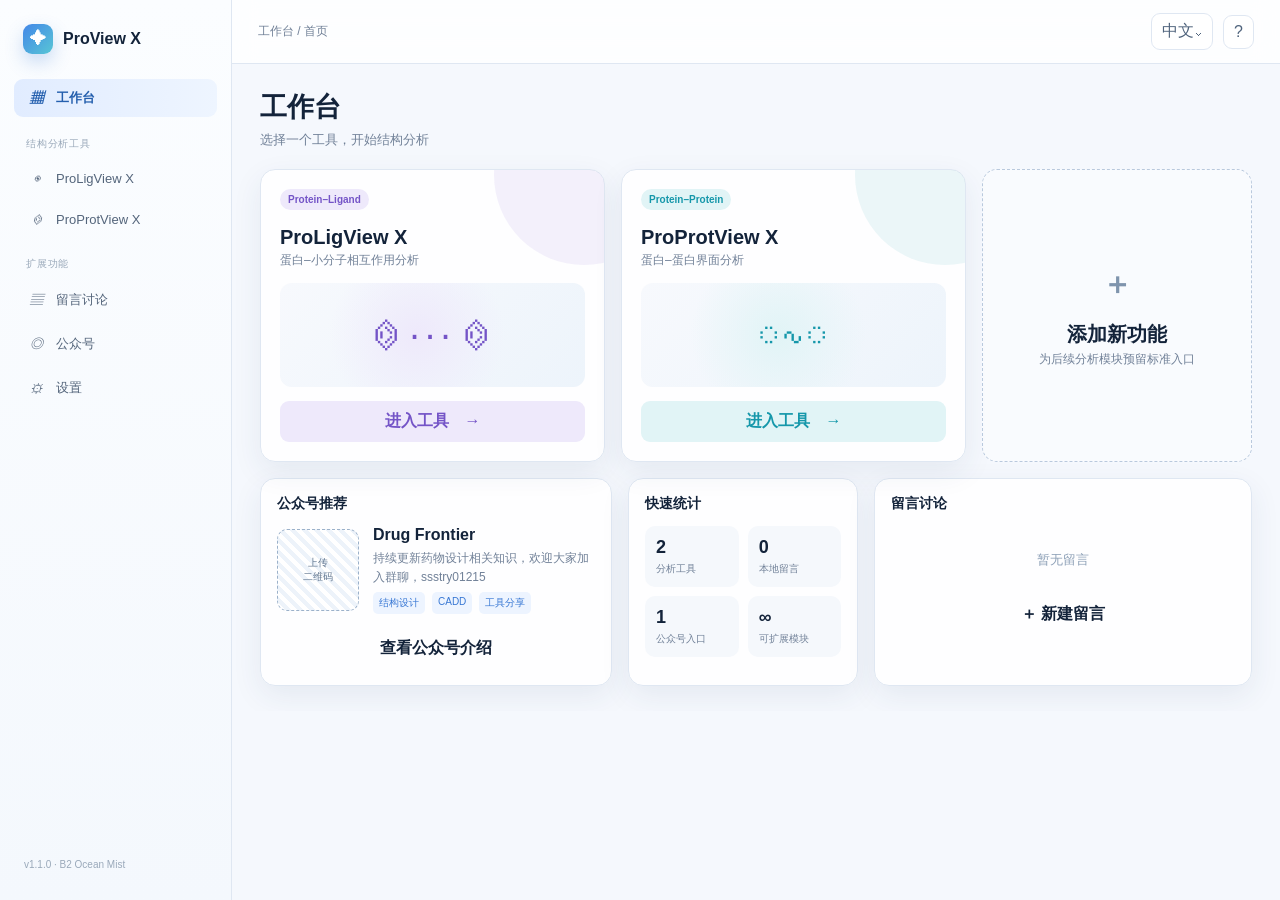
==== commit 8a8bc833: "Fix: restore </head> and stylesheet link lost during split" ====
--- a/index.html
+++ b/index.html
@@ -5,6 +5,8 @@
   <meta charset="utf-8">
   <meta name="viewport" content="width=device-width,initial-scale=1">
   <title>ProView X 科研工作台 v1.1</title>
+  <link rel="stylesheet" href="style.css">
+</head>
 <body>
 <div id="app" class="app">
   <aside class="side">
--- a/style.css
+++ b/style.css
@@ -0,0 +1,513 @@
+:root {
+  --bg: #f5f8fd;
+  --side: #fbfdff;
+  --line: #dfe7f2;
+  --ink: #13233a;
+  --muted: #718198;
+  --blue: #3978d4;
+  --blue2: #e8f1ff;
+  --purple: #7454c7;
+  --cyan: #1597aa;
+  --shadow: 0 10px 30px rgba(34, 64, 105, .08)
+}
+
+* {
+  box-sizing: border-box
+}
+
+html,
+body,
+#app {
+  height: 100%;
+  margin: 0;
+  font-family: "Segoe UI", "Microsoft YaHei", sans-serif;
+  color: var(--ink);
+  background: var(--bg)
+}
+
+button,
+input,
+textarea {
+  font: inherit
+}
+
+button {
+  cursor: pointer
+}
+
+.app {
+  height: 100%;
+  display: grid;
+  grid-template-columns: 232px 1fr;
+  overflow: hidden
+}
+
+.side {
+  background: linear-gradient(180deg, #fbfdff, #f4f8fd);
+  border-right: 1px solid var(--line);
+  padding: 20px 14px;
+  display: flex;
+  flex-direction: column
+}
+
+.brand {
+  display: flex;
+  align-items: center;
+  gap: 10px;
+  padding: 4px 9px 22px;
+  font-weight: 800
+}
+
+.logo {
+  width: 30px;
+  height: 30px;
+  border-radius: 9px;
+  background: linear-gradient(135deg, #4387e8, #58c6d5);
+  color: white;
+  display: grid;
+  place-items: center;
+  box-shadow: 0 8px 18px rgba(57, 120, 212, .25)
+}
+
+.section {
+  font-size: 10px;
+  color: #9aa9ba;
+  padding: 17px 12px 7px;
+  text-transform: uppercase;
+  letter-spacing: .8px
+}
+
+.nav {
+  border: 0;
+  width: 100%;
+  display: flex;
+  align-items: center;
+  gap: 10px;
+  text-align: left;
+  padding: 10px 12px;
+  margin: 3px 0;
+  border-radius: 9px;
+  background: transparent;
+  color: #54657b;
+  font-size: 13px
+}
+
+.nav:hover {
+  background: #edf4ff;
+  color: #245fae
+}
+
+.nav.on {
+  background: linear-gradient(90deg, #e1ecff, #eef5ff);
+  color: #245fae;
+  font-weight: 700
+}
+
+.ico {
+  width: 20px;
+  text-align: center
+}
+
+.spacer {
+  flex: 1
+}
+
+.version {
+  font-size: 10px;
+  color: #9aa9ba;
+  padding: 10px
+}
+
+.main {
+  min-width: 0;
+  display: flex;
+  flex-direction: column
+}
+
+.top {
+  height: 64px;
+  flex: none;
+  background: rgba(255, 255, 255, .82);
+  backdrop-filter: blur(12px);
+  border-bottom: 1px solid var(--line);
+  display: flex;
+  align-items: center;
+  justify-content: space-between;
+  padding: 0 26px
+}
+
+.crumb {
+  font-size: 12px;
+  color: var(--muted)
+}
+
+.topright {
+  display: flex;
+  align-items: center;
+  gap: 10px
+}
+
+.round {
+  border: 1px solid var(--line);
+  background: white;
+  border-radius: 9px;
+  padding: 7px 10px;
+  color: #50647d
+}
+
+.content {
+  padding: 25px 28px;
+  overflow: auto
+}
+
+.view {
+  display: none
+}
+
+.view.on {
+  display: block
+}
+
+.headline {
+  display: flex;
+  align-items: end;
+  justify-content: space-between;
+  gap: 20px;
+  margin-bottom: 20px
+}
+
+.headline h1 {
+  margin: 0 0 6px;
+  font-size: 27px
+}
+
+.headline p {
+  margin: 0;
+  color: var(--muted);
+  font-size: 13px
+}
+
+.grid {
+  display: grid;
+  grid-template-columns: 1.15fr 1.15fr .9fr;
+  gap: 16px
+}
+
+.card,
+.panel {
+  background: rgba(255, 255, 255, .92);
+  border: 1px solid var(--line);
+  border-radius: 15px;
+  box-shadow: var(--shadow)
+}
+
+.tool {
+  padding: 19px;
+  min-height: 285px;
+  display: flex;
+  flex-direction: column;
+  position: relative;
+  overflow: hidden
+}
+
+.tool:before {
+  content: "";
+  position: absolute;
+  width: 180px;
+  height: 180px;
+  border-radius: 50%;
+  right: -70px;
+  top: -85px;
+  background: var(--accent);
+  opacity: .08
+}
+
+.badge {
+  align-self: flex-start;
+  padding: 5px 8px;
+  border-radius: 999px;
+  font-size: 10px;
+  background: var(--soft);
+  color: var(--accent);
+  font-weight: 700
+}
+
+.tool h2 {
+  margin: 16px 0 3px;
+  font-size: 20px
+}
+
+.tool p {
+  margin: 0;
+  color: var(--muted);
+  font-size: 12px
+}
+
+.molecule {
+  height: 104px;
+  margin: 14px 0;
+  border-radius: 12px;
+  background: radial-gradient(circle at 45% 50%, var(--soft), transparent 50%), linear-gradient(135deg, #f7f9fd, #edf4fb);
+  display: grid;
+  place-items: center;
+  color: var(--accent);
+  font-size: 38px;
+  font-weight: 300;
+  letter-spacing: 5px
+}
+
+.launch {
+  margin-top: auto;
+  border: 0;
+  border-radius: 9px;
+  padding: 10px;
+  background: var(--soft);
+  color: var(--accent);
+  font-weight: 700
+}
+
+.launch:hover {
+  filter: saturate(1.5)
+}
+
+.add {
+  display: grid;
+  place-items: center;
+  text-align: center;
+  border: 1.5px dashed #b9c9dd;
+  box-shadow: none;
+  background: rgba(255, 255, 255, .45)
+}
+
+.add b {
+  font-size: 30px;
+  color: #7f94ad
+}
+
+.lower {
+  display: grid;
+  grid-template-columns: 1.1fr .72fr 1.18fr;
+  gap: 16px;
+  margin-top: 16px
+}
+
+.panel {
+  padding: 16px;
+  min-height: 190px
+}
+
+.panel h3 {
+  font-size: 14px;
+  margin: 0 0 13px
+}
+
+.promo {
+  display: grid;
+  grid-template-columns: 82px 1fr;
+  gap: 14px;
+  align-items: center
+}
+
+.qr {
+  width: 82px;
+  height: 82px;
+  border: 1px dashed #9bb1ca;
+  border-radius: 10px;
+  background: linear-gradient(45deg, #edf3fa 25%, #fff 25%, #fff 50%, #edf3fa 50%, #edf3fa 75%, #fff 75%);
+  background-size: 12px 12px;
+  display: grid;
+  place-items: center;
+  text-align: center;
+  font-size: 10px;
+  color: #627790;
+  overflow: hidden
+}
+
+.qr img {
+  width: 100%;
+  height: 100%;
+  object-fit: cover
+}
+
+.promo p {
+  font-size: 12px;
+  color: var(--muted);
+  line-height: 1.6;
+  margin: 5px 0
+}
+
+.mini {
+  display: flex;
+  gap: 7px;
+  flex-wrap: wrap
+}
+
+.tag {
+  font-size: 10px;
+  background: #edf4ff;
+  color: #3978d4;
+  border-radius: 5px;
+  padding: 4px 6px
+}
+
+.stats {
+  display: grid;
+  grid-template-columns: 1fr 1fr;
+  gap: 9px
+}
+
+.stat {
+  padding: 11px;
+  border-radius: 10px;
+  background: #f5f8fc
+}
+
+.stat b {
+  display: block;
+  font-size: 18px
+}
+
+.stat span {
+  font-size: 10px;
+  color: var(--muted)
+}
+
+.message {
+  border-bottom: 1px solid #edf1f6;
+  padding: 8px 0
+}
+
+.message:last-child {
+  border: 0
+}
+
+.message b {
+  font-size: 11px
+}
+
+.message p {
+  font-size: 11px;
+  color: #526278;
+  margin: 4px 0
+}
+
+.message small {
+  font-size: 9px;
+  color: #9aa9ba
+}
+
+.primary {
+  border: 0;
+  background: #3978d4;
+  color: white;
+  border-radius: 8px;
+  padding: 8px 12px;
+  font-weight: 700
+}
+
+.workspace {
+  position: fixed;
+  inset: 0;
+  background: white;
+  z-index: 20;
+  display: none
+}
+
+.workspace.on {
+  display: block
+}
+
+.worktop {
+  height: 50px;
+  background: #f8fafc;
+  border-bottom: 1px solid #dfe7f2;
+  display: flex;
+  align-items: center;
+  justify-content: space-between;
+  padding: 0 12px
+}
+
+.workspace iframe {
+  width: 100%;
+  height: calc(100% - 50px);
+  border: 0
+}
+
+.form {
+  max-width: 720px
+}
+
+.field {
+  margin: 15px 0
+}
+
+.field label {
+  display: block;
+  font-size: 12px;
+  font-weight: 700;
+  margin-bottom: 6px
+}
+
+.field input,
+.field textarea {
+  width: 100%;
+  border: 1px solid #ccd8e6;
+  border-radius: 9px;
+  padding: 10px;
+  background: white
+}
+
+.field textarea {
+  min-height: 95px
+}
+
+.discuss-list {
+  max-width: 850px
+}
+
+.discussion-card {
+  padding: 16px;
+  margin-bottom: 11px
+}
+
+.discussion-card p {
+  color: #55667c;
+  font-size: 13px
+}
+
+.empty {
+  color: #8da0b7;
+  font-size: 13px;
+  padding: 25px;
+  text-align: center
+}
+
+@media(max-width:950px) {
+  .app {
+    grid-template-columns: 74px 1fr
+  }
+
+  .brand span,
+  .nav span:last-child,
+  .section,
+  .version {
+    display: none
+  }
+
+  .nav {
+    justify-content: center
+  }
+
+  .grid,
+  .lower {
+    grid-template-columns: 1fr
+  }
+
+  .content {
+    padding: 18px
+  }
+
+  .top {
+    padding: 0 15px
+  }
+}
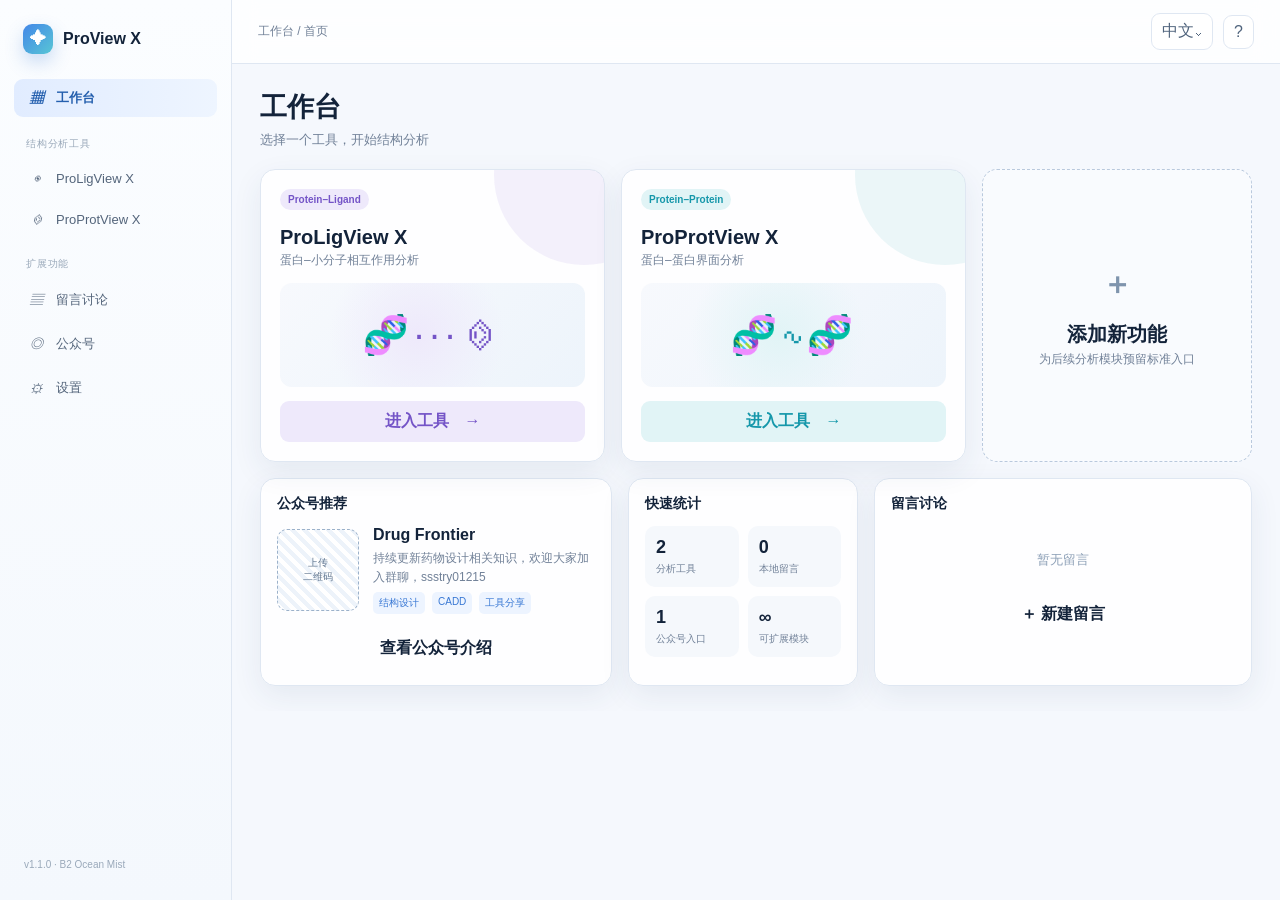
==== commit 04d730cc: "Update molecule icons in index.html Icon change" ====
--- a/index.html
+++ b/index.html
@@ -35,12 +35,12 @@
           <article class="card tool" style="--accent:#7454c7;--soft:#eee9fb"><span class="badge">Protein–Ligand</span>
             <h2>ProLigView X</h2>
             <p>蛋白–小分子相互作用分析</p>
-            <div class="molecule">⌬···⌬</div><button class="launch" data-app="lig">进入工具　→</button>
+             <div class="molecule">🧬···⌬</div><button class="launch" data-app="lig">进入工具　→</button>
           </article>
           <article class="card tool" style="--accent:#1597aa;--soft:#e1f4f6"><span class="badge">Protein–Protein</span>
             <h2>ProProtView X</h2>
             <p>蛋白–蛋白界面分析</p>
-            <div class="molecule">◌∿◌</div><button class="launch" data-app="prot">进入工具　→</button>
+            <div class="molecule">🧬∿🧬</div><button class="launch" data-app="prot">进入工具　→</button>
           </article>
           <article class="card tool add">
             <div><b>＋</b>
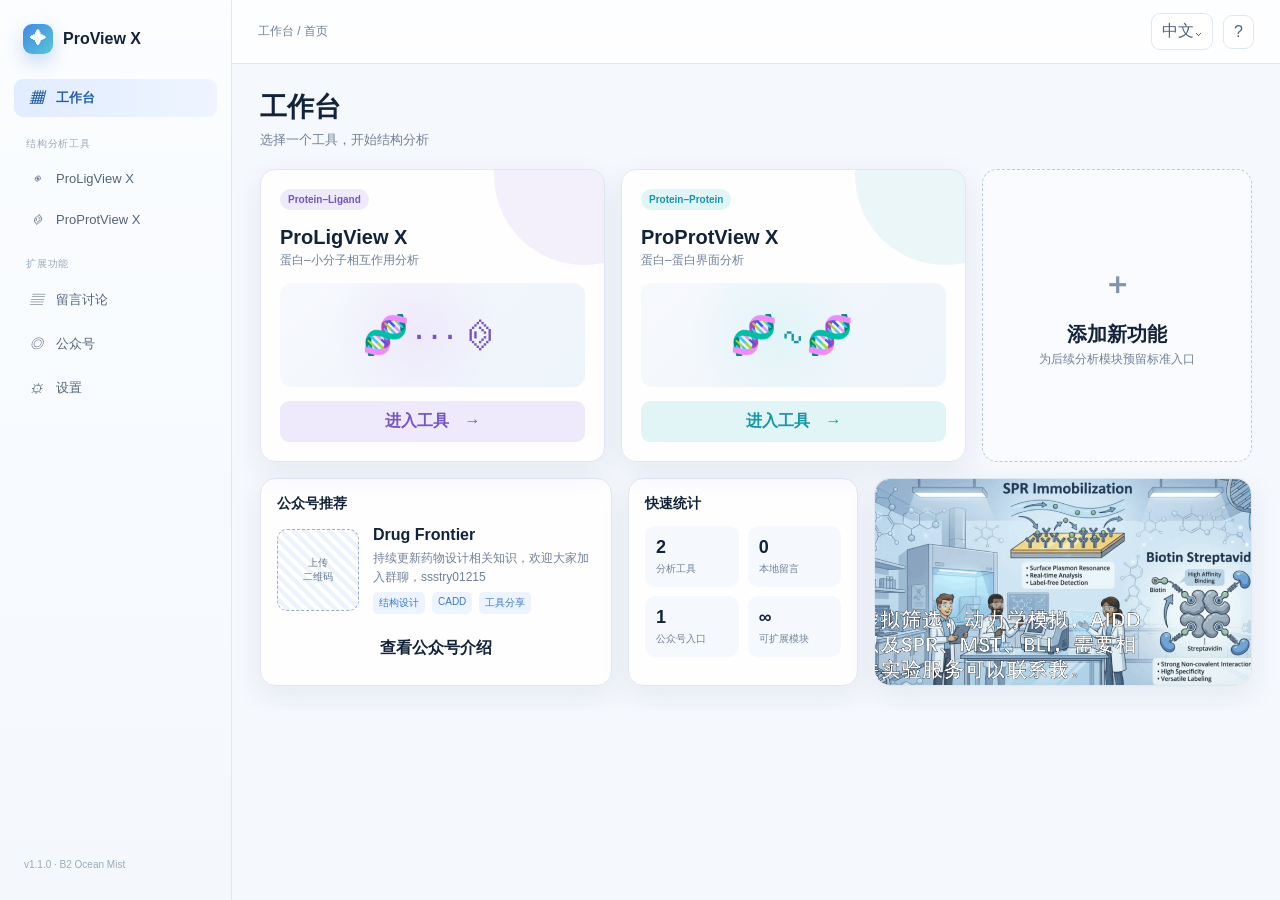
==== commit b8b6d1e2: "Update homepage: SPR banner replaces message panel, DNA molecule icons, refreshed intro text" ====
--- a/index.html
+++ b/index.html
@@ -35,7 +35,7 @@
           <article class="card tool" style="--accent:#7454c7;--soft:#eee9fb"><span class="badge">Protein–Ligand</span>
             <h2>ProLigView X</h2>
             <p>蛋白–小分子相互作用分析</p>
-             <div class="molecule">🧬···⌬</div><button class="launch" data-app="lig">进入工具　→</button>
+            <div class="molecule">🧬···⌬</div><button class="launch" data-app="lig">进入工具　→</button>
           </article>
           <article class="card tool" style="--accent:#1597aa;--soft:#e1f4f6"><span class="badge">Protein–Protein</span>
             <h2>ProProtView X</h2>
@@ -55,7 +55,7 @@
             <div class="promo">
               <div id="qrHome" class="qr">上传<br>二维码</div>
               <div><b id="pubNameHome">Drug Frontier</b>
-                <p id="pubDescHome">持续更新药物设计相关知识，欢迎大家加入群聊，ssstry01215</p>
+                <p id="pubDescHome">持续更新药学领域相关知识，欢迎大家加入群聊，微信：ssstry01215</p>
                 <div class="mini"><span class="tag">结构设计</span><span class="tag">CADD</span><span class="tag">工具分享</span></div>
               </div>
             </div><button class="launch" style="width:100%;margin-top:14px" data-view="public">查看公众号介绍</button>
@@ -69,9 +69,9 @@
               <div class="stat"><b>∞</b><span>可扩展模块</span></div>
             </div>
           </article>
-          <article class="panel">
-            <h3>留言讨论</h3>
-            <div id="homeMessages"></div><button class="launch" style="width:100%" data-view="discussion">＋ 新建留言</button>
+          <article class="panel" style="padding:0;overflow:hidden;display:flex;min-height:180px">
+            <img src="spr-banner.png" alt="SPR、MST、BLI 实验服务" style="width:100%;height:100%;object-fit:cover;display:block;flex:1;border-radius:inherit">
+            <div id="homeMessages" style="display:none"></div>
           </article>
         </div>
       </section>
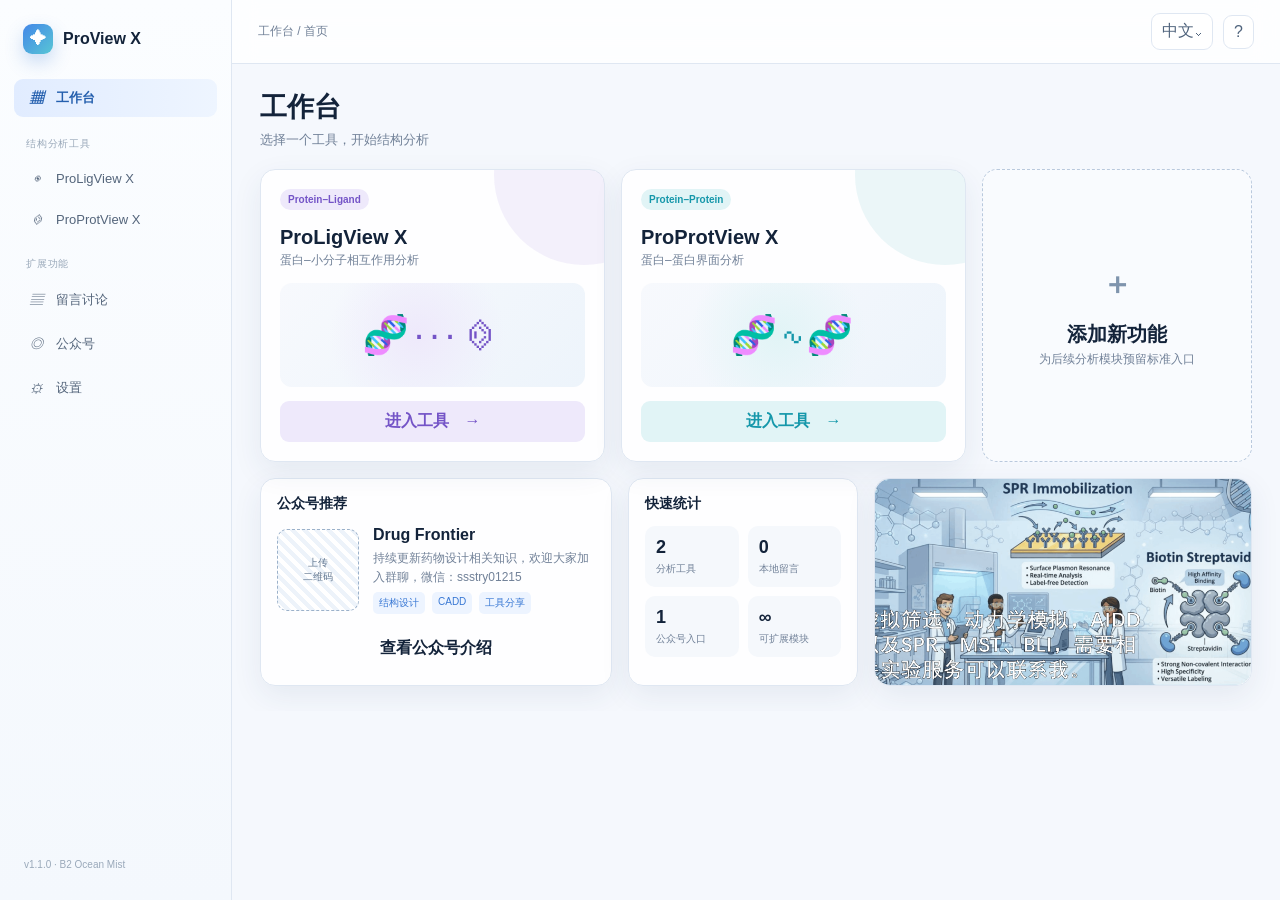
==== commit ecdb0e46: "Add WeChat prefix to group chat invite text" ====
--- a/index.html
+++ b/index.html
@@ -101,11 +101,11 @@
             <div id="qrPublic" class="qr">上传<br>二维码</div>
             <div>
               <h2 id="pubNamePublic" style="margin:0">Drug Frontier</h2>
-              <p id="pubDescPublic">持续更新药物设计相关知识，欢迎大家加入群聊，ssstry01215</p>
+              <p id="pubDescPublic">持续更新药物设计相关知识，欢迎大家加入群聊，微信：ssstry01215</p>
             </div>
           </div>
           <div class="field"><label>公众号名称</label><input id="pubName" value="Drug Frontier"></div>
-          <div class="field"><label>公众号简介</label><textarea id="pubDesc">持续更新药物设计相关知识，欢迎大家加入群聊，ssstry01215</textarea></div>
+          <div class="field"><label>公众号简介</label><textarea id="pubDesc">持续更新药物设计相关知识，欢迎大家加入群聊，微信：ssstry01215</textarea></div>
           <div class="field"><label>公众号二维码</label><input id="qrFile" type="file" accept="image/*"></div><button class="primary" id="savePub">保存公众号信息</button>
         </div>
       </section>
